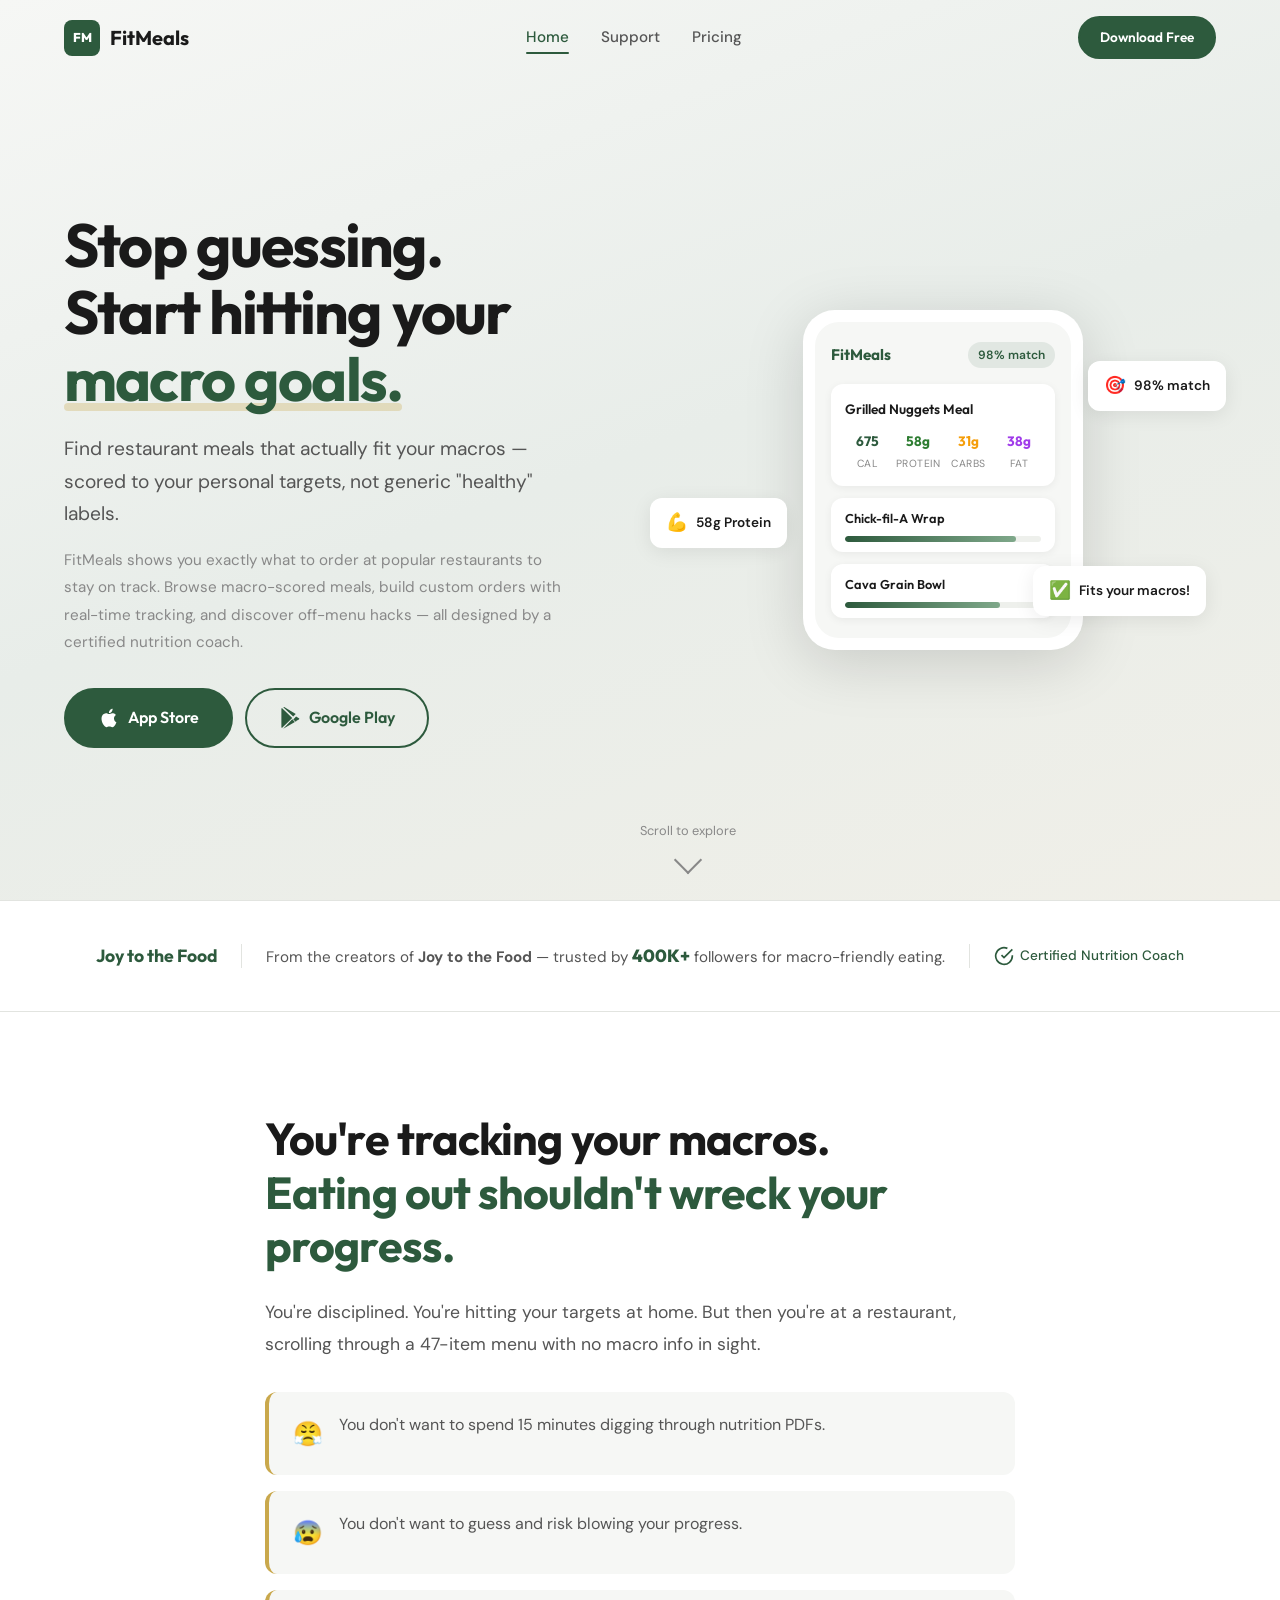
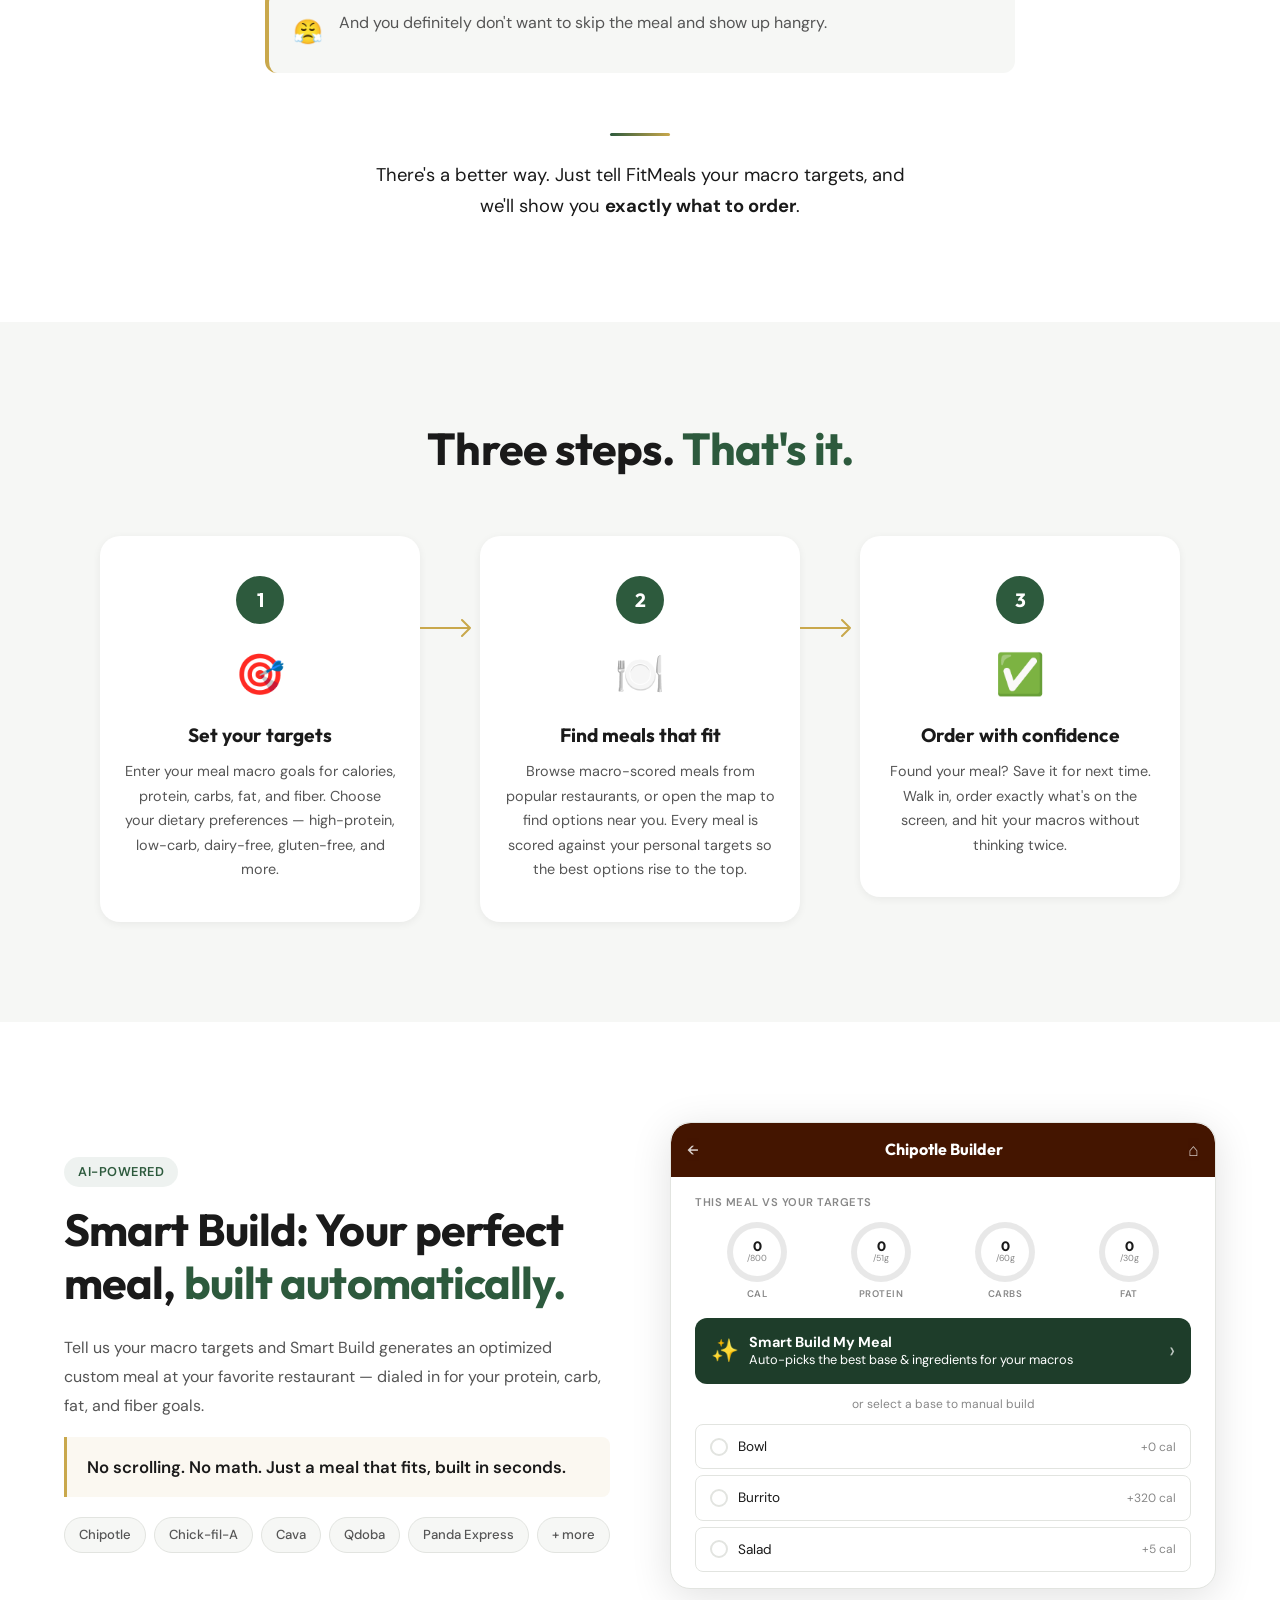
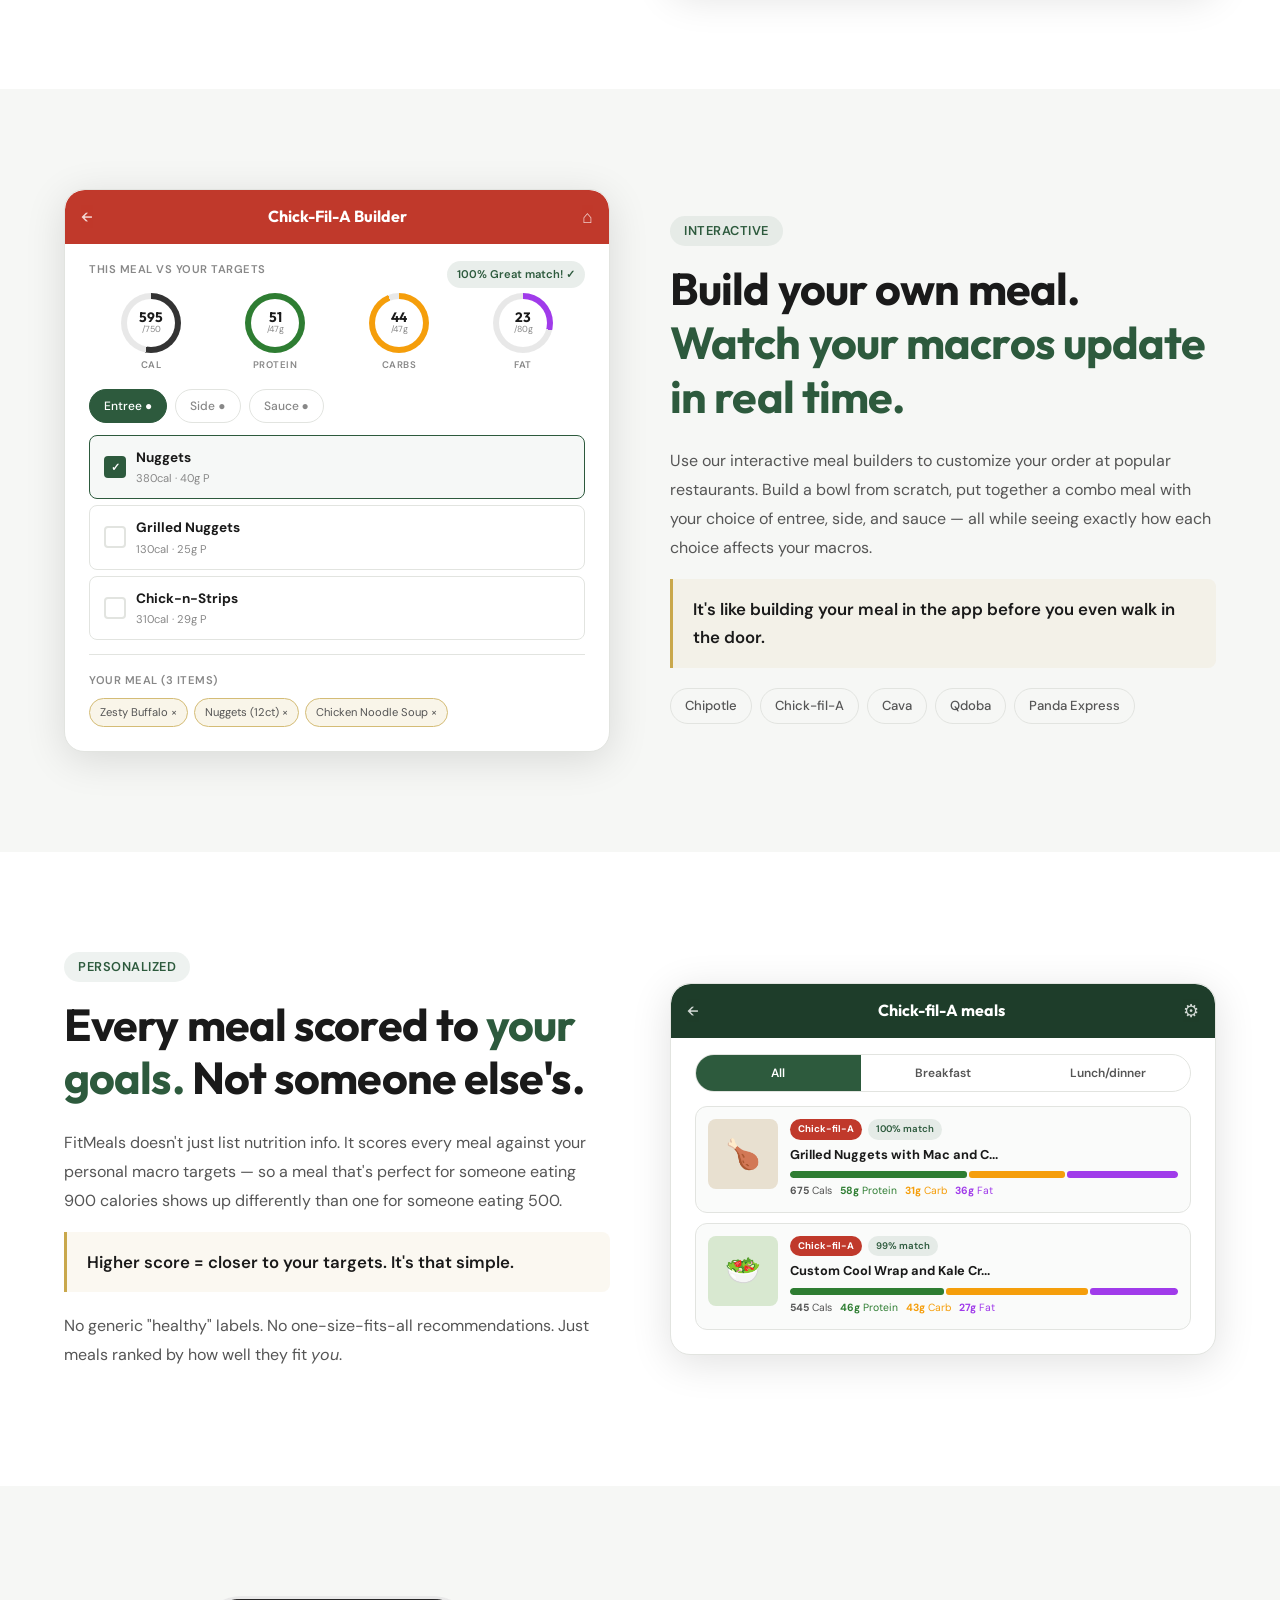
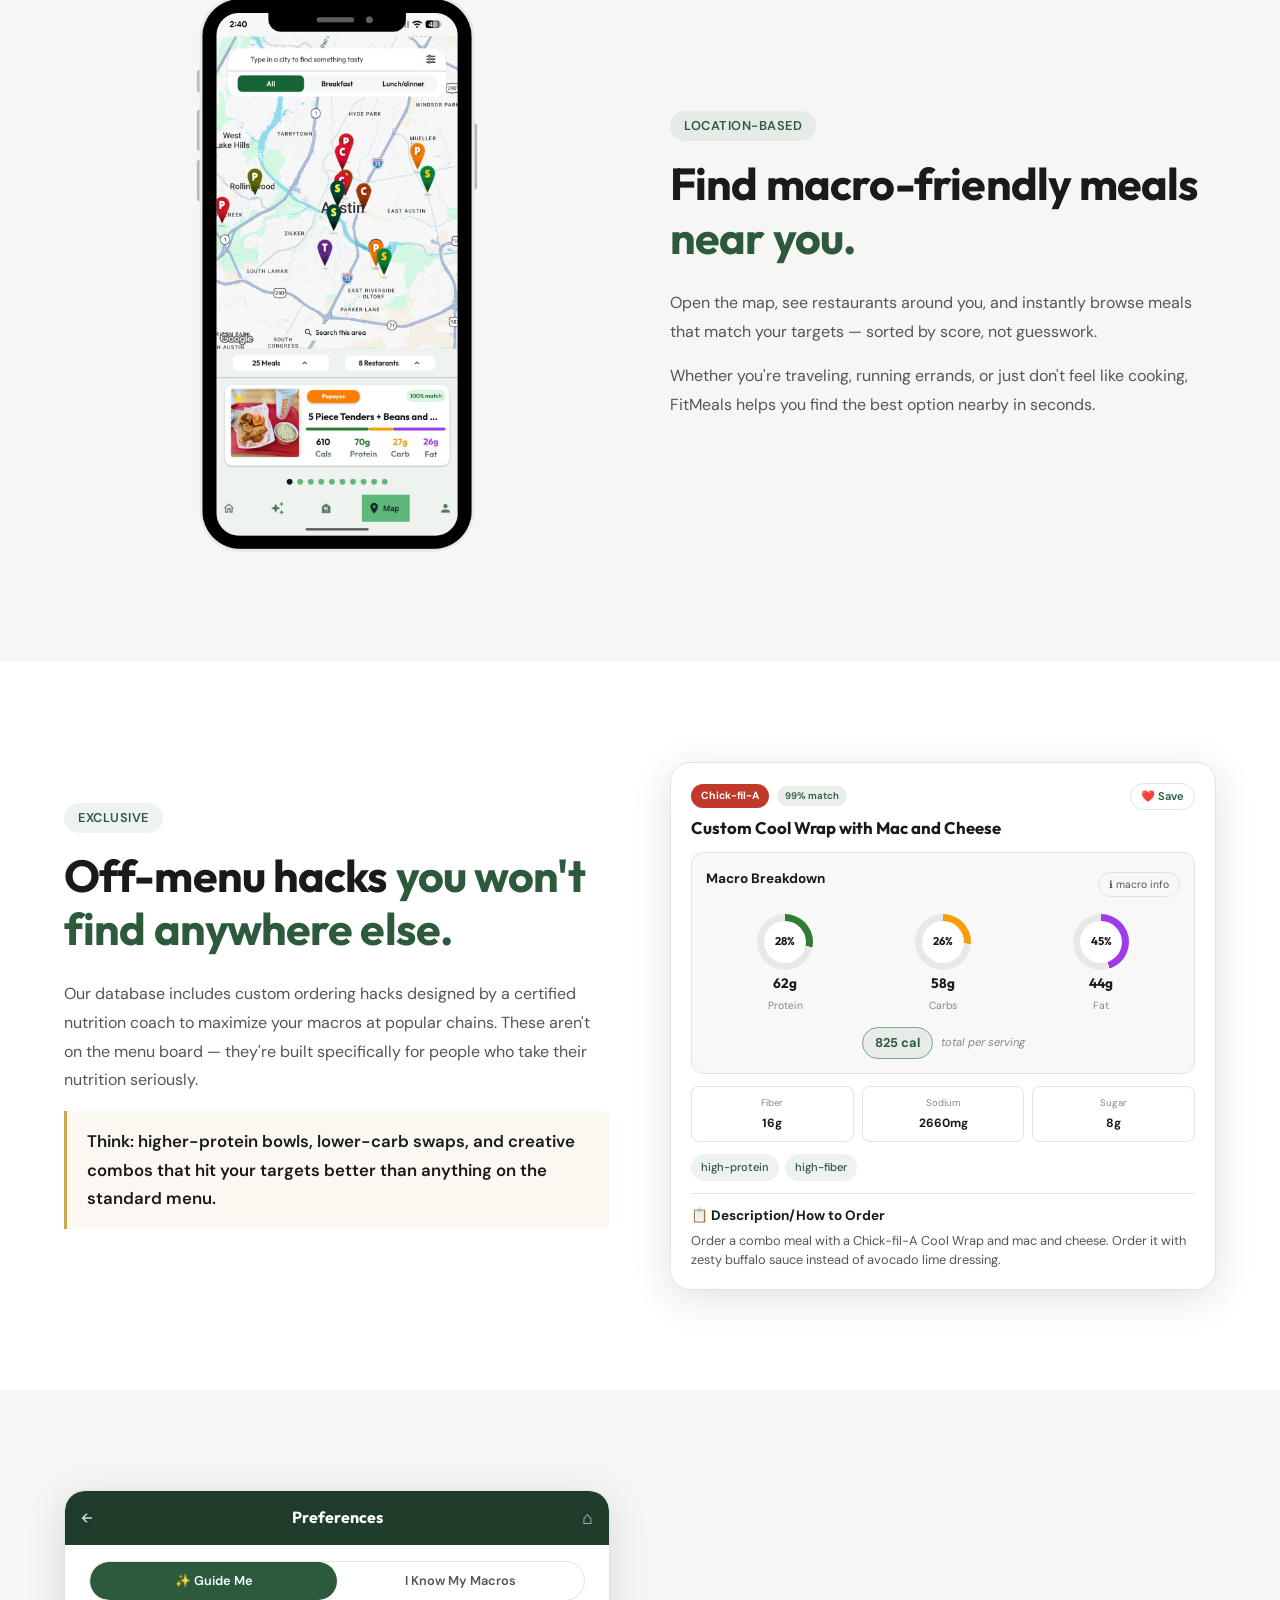
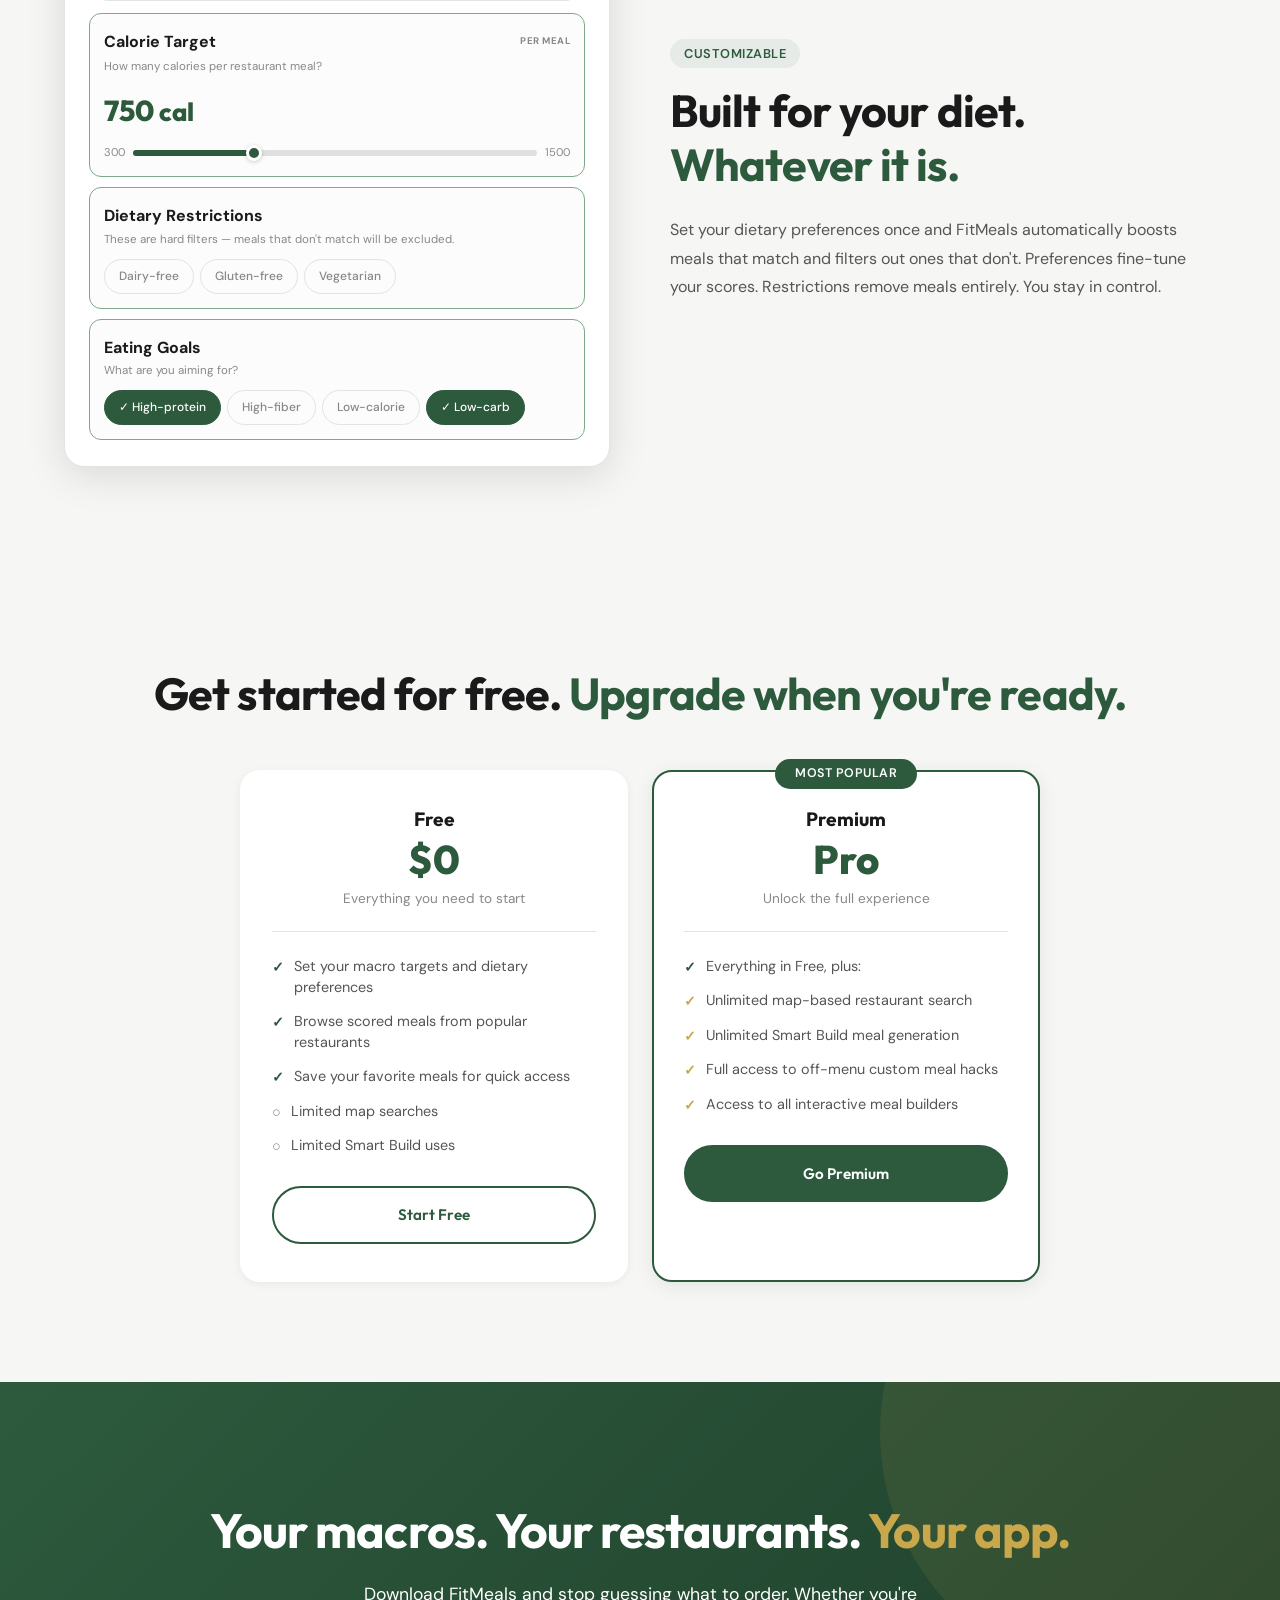
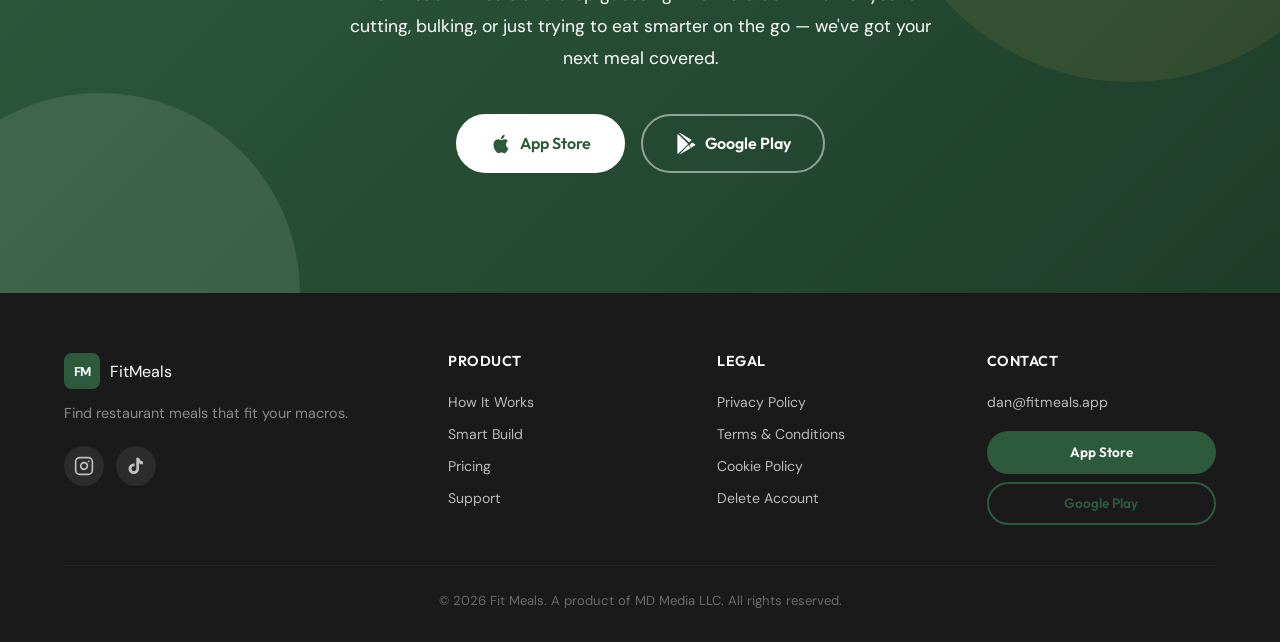
==== index.html @ 8f817a0c "Initial commit — FitMeals website Complete static site with home page, support (FAQ), privacy policy" ====
<!DOCTYPE html>
<html lang="en">
<head>
  <meta charset="UTF-8">
  <meta name="viewport" content="width=device-width, initial-scale=1.0">
  <title>FitMeals — Find Restaurant Meals That Fit Your Macros</title>
  <meta name="description" content="FitMeals helps you find restaurant meals that fit your macros. Scored to your personal targets, not generic healthy labels. Download free on iOS and Android.">
  <meta property="og:title" content="FitMeals — Stop Guessing. Start Hitting Your Macro Goals.">
  <meta property="og:description" content="Find restaurant meals that actually fit your macros — scored to your personal targets.">
  <meta property="og:type" content="website">
  <meta property="og:url" content="https://fitmeals.app">
  <link rel="preconnect" href="https://fonts.googleapis.com">
  <link rel="preconnect" href="https://fonts.gstatic.com" crossorigin>
  <link href="https://fonts.googleapis.com/css2?family=DM+Sans:ital,opsz,wght@0,9..40,300;0,9..40,400;0,9..40,500;0,9..40,600;0,9..40,700;1,9..40,400&family=Outfit:wght@300;400;500;600;700;800&display=swap" rel="stylesheet">
  <link rel="stylesheet" href="css/styles.css">
</head>
<body>
  <!-- Progress Bar -->
  <div class="progress-bar" id="progressBar"></div>

  <!-- Navigation -->
  <header class="nav" id="nav">
    <div class="container nav-container">
      <a href="/" class="nav-logo">
        <span class="nav-logo-icon">FM</span>
        <span class="nav-logo-text">FitMeals</span>
      </a>
      <nav class="nav-links" id="navLinks">
        <a href="/" class="nav-link active">Home</a>
        <a href="/support.html" class="nav-link">Support</a>
        <a href="#pricing" class="nav-link">Pricing</a>
      </nav>
      <a href="#download" class="nav-cta btn btn--primary btn--sm">Download Free</a>
      <button class="mobile-toggle" id="mobileToggle" aria-label="Toggle menu">
        <span></span>
        <span></span>
        <span></span>
      </button>
    </div>
  </header>

  <main>
    <!-- SECTION 1: Hero -->
    <section class="hero" id="hero">
      <div class="container hero-container">
        <div class="hero-content">
          <h1 class="hero-headline">
            <span class="hero-word animate-on-load" data-delay="100">Stop</span>
            <span class="hero-word animate-on-load" data-delay="200">guessing.</span>
            <br>
            <span class="hero-word animate-on-load" data-delay="300">Start</span>
            <span class="hero-word animate-on-load" data-delay="400">hitting</span>
            <span class="hero-word animate-on-load" data-delay="500">your</span>
            <br class="mobile-break">
            <span class="hero-word hero-word--accent animate-on-load" data-delay="600">macro&nbsp;goals.</span>
          </h1>
          <p class="hero-sub animate-on-load" data-delay="700">
            Find restaurant meals that actually fit your macros — scored to your personal targets, not generic "healthy" labels.
          </p>
          <p class="hero-body animate-on-load" data-delay="800">
            FitMeals shows you exactly what to order at popular restaurants to stay on track. Browse macro-scored meals, build custom orders with real-time tracking, and discover off-menu hacks — all designed by a certified nutrition coach.
          </p>
          <div class="hero-cta animate-on-load" data-delay="900">
            <a href="https://apps.apple.com/us/app/fit-meals-restaurant-macros/id6757499139" class="btn btn--primary btn--lg store-btn">
              <svg class="store-icon" viewBox="0 0 24 24" fill="currentColor" width="22" height="22"><path d="M18.71 19.5c-.83 1.24-1.71 2.45-3.05 2.47-1.34.03-1.77-.79-3.29-.79-1.53 0-2 .77-3.27.82-1.31.05-2.3-1.32-3.14-2.53C4.25 17 2.94 12.45 4.7 9.39c.87-1.52 2.43-2.48 4.12-2.51 1.28-.02 2.5.87 3.29.87.78 0 2.26-1.07 3.8-.91.65.03 2.47.26 3.64 1.98-.09.06-2.17 1.28-2.15 3.81.03 3.02 2.65 4.03 2.68 4.04-.03.07-.42 1.44-1.38 2.83M13 3.5c.73-.83 1.94-1.46 2.94-1.5.13 1.17-.34 2.35-1.04 3.19-.69.85-1.83 1.51-2.95 1.42-.15-1.15.41-2.35 1.05-3.11z"/></svg>
              App Store
            </a>
            <a href="https://play.google.com/store/apps/details?id=com.mdmedia.fitmeals&hl=en_US" class="btn btn--outline btn--lg store-btn">
              <svg class="store-icon" viewBox="0 0 24 24" fill="currentColor" width="22" height="22"><path d="M3.18 23.04L14.46 12 3.18.96c-.36.28-.58.7-.58 1.16v19.76c0 .46.22.88.58 1.16zm1.42.56l12.7-7.33-2.82-2.82L4.6 23.6zm14.06-8.2l3.1-1.79c.56-.32.56-1.1 0-1.42l-3.1-1.79-3.14 3.14 3.14 2.86zM4.6.4L15.48 10.45l2.82-2.82L5.6-.04 4.6.4z"/></svg>
              Google Play
            </a>
          </div>
        </div>
        <div class="hero-visual animate-on-load" data-delay="500">
          <div class="hero-phone">
            <div class="hero-phone-screen">
              <div class="hero-phone-header">
                <span class="hero-phone-app-name">FitMeals</span>
                <span class="hero-phone-score">98% match</span>
              </div>
              <div class="hero-phone-card">
                <div class="hero-phone-meal-name">Grilled Nuggets Meal</div>
                <div class="hero-phone-macros">
                  <div class="hero-phone-macro">
                    <span class="macro-val">675</span>
                    <span class="macro-label">Cal</span>
                  </div>
                  <div class="hero-phone-macro">
                    <span class="macro-val" style="color:#2e7d32">58g</span>
                    <span class="macro-label">Protein</span>
                  </div>
                  <div class="hero-phone-macro">
                    <span class="macro-val" style="color:#f59e0b">31g</span>
                    <span class="macro-label">Carbs</span>
                  </div>
                  <div class="hero-phone-macro">
                    <span class="macro-val" style="color:#a03bea">38g</span>
                    <span class="macro-label">Fat</span>
                  </div>
                </div>
              </div>
              <div class="hero-phone-card hero-phone-card--sm">
                <div class="hero-phone-meal-name">Chick-fil-A Wrap</div>
                <div class="hero-phone-score-bar">
                  <div class="hero-phone-score-fill" style="width: 87%"></div>
                </div>
              </div>
              <div class="hero-phone-card hero-phone-card--sm">
                <div class="hero-phone-meal-name">Cava Grain Bowl</div>
                <div class="hero-phone-score-bar">
                  <div class="hero-phone-score-fill" style="width: 79%"></div>
                </div>
              </div>
            </div>
          </div>
          <div class="hero-floating-card hero-floating-card--1">
            <span class="floating-emoji">🎯</span>
            <span>98% match</span>
          </div>
          <div class="hero-floating-card hero-floating-card--2">
            <span class="floating-emoji">💪</span>
            <span>58g Protein</span>
          </div>
          <div class="hero-floating-card hero-floating-card--3">
            <span class="floating-emoji">✅</span>
            <span>Fits your macros!</span>
          </div>
        </div>
      </div>
      <div class="hero-scroll-indicator animate-on-load" data-delay="1200">
        <span>Scroll to explore</span>
        <div class="scroll-arrow"></div>
      </div>
    </section>

    <!-- SECTION 2: Social Proof -->
    <section class="social-proof" id="socialProof">
      <div class="container">
        <div class="social-proof-inner reveal-up">
          <div class="social-proof-logo">
            <span class="social-proof-jttf">Joy to the Food</span>
          </div>
          <div class="social-proof-divider"></div>
          <p class="social-proof-text">
            From the creators of <strong>Joy to the Food</strong> — trusted by
            <span class="counter-wrapper">
              <span class="counter" data-target="400" data-suffix="K+">0</span>
            </span>
            followers for macro-friendly eating.
          </p>
          <div class="social-proof-divider"></div>
          <div class="social-proof-badge">
            <svg width="20" height="20" viewBox="0 0 24 24" fill="none" stroke="currentColor" stroke-width="2"><path d="M22 11.08V12a10 10 0 1 1-5.93-9.14"/><polyline points="22 4 12 14.01 9 11.01"/></svg>
            Certified Nutrition Coach
          </div>
        </div>
      </div>
    </section>

    <!-- SECTION 3: The Problem -->
    <section class="problem" id="problem">
      <div class="container">
        <div class="problem-content">
          <h2 class="section-heading reveal-up">
            You're tracking your macros.<br>
            <span class="text-accent">Eating out shouldn't wreck your progress.</span>
          </h2>
          <div class="problem-body">
            <p class="problem-intro reveal-up">
              You're disciplined. You're hitting your targets at home. But then you're at a restaurant, scrolling through a 47-item menu with no macro info in sight.
            </p>
            <div class="problem-pain-points">
              <div class="pain-point reveal-left" data-delay="0">
                <span class="pain-icon">😤</span>
                <p>You don't want to spend 15 minutes digging through nutrition PDFs.</p>
              </div>
              <div class="pain-point reveal-left" data-delay="150">
                <span class="pain-icon">😰</span>
                <p>You don't want to guess and risk blowing your progress.</p>
              </div>
              <div class="pain-point reveal-left" data-delay="300">
                <span class="pain-icon">😤</span>
                <p>And you definitely don't want to skip the meal and show up hangry.</p>
              </div>
            </div>
          </div>
          <div class="problem-transition reveal-up">
            <div class="transition-line"></div>
            <p class="transition-text">
              There's a better way. Just tell FitMeals your macro targets, and we'll show you <strong>exactly what to order</strong>.
            </p>
          </div>
        </div>
      </div>
    </section>

    <!-- SECTION 4: How It Works -->
    <section class="how-it-works" id="howItWorks">
      <div class="container">
        <h2 class="section-heading text-center reveal-up">
          Three steps. <span class="text-accent">That's it.</span>
        </h2>
        <div class="steps">
          <div class="step reveal-up" data-delay="0">
            <div class="step-number"><span>1</span></div>
            <div class="step-icon">🎯</div>
            <h3 class="step-title">Set your targets</h3>
            <p class="step-body">Enter your meal macro goals for calories, protein, carbs, fat, and fiber. Choose your dietary preferences — high-protein, low-carb, dairy-free, gluten-free, and more.</p>
          </div>
          <div class="step-connector reveal-up" data-delay="100">
            <svg width="60" height="24" viewBox="0 0 60 24"><path d="M0 12h50m-8-8l8 8-8 8" fill="none" stroke="#C9A84C" stroke-width="2" stroke-linecap="round" stroke-linejoin="round"/></svg>
          </div>
          <div class="step reveal-up" data-delay="200">
            <div class="step-number"><span>2</span></div>
            <div class="step-icon">🍽️</div>
            <h3 class="step-title">Find meals that fit</h3>
            <p class="step-body">Browse macro-scored meals from popular restaurants, or open the map to find options near you. Every meal is scored against your personal targets so the best options rise to the top.</p>
          </div>
          <div class="step-connector reveal-up" data-delay="300">
            <svg width="60" height="24" viewBox="0 0 60 24"><path d="M0 12h50m-8-8l8 8-8 8" fill="none" stroke="#C9A84C" stroke-width="2" stroke-linecap="round" stroke-linejoin="round"/></svg>
          </div>
          <div class="step reveal-up" data-delay="400">
            <div class="step-number"><span>3</span></div>
            <div class="step-icon">✅</div>
            <h3 class="step-title">Order with confidence</h3>
            <p class="step-body">Found your meal? Save it for next time. Walk in, order exactly what's on the screen, and hit your macros without thinking twice.</p>
          </div>
        </div>
      </div>
    </section>

    <!-- SECTION 5: Smart Build -->
    <section class="feature feature--smart-build" id="smartBuild">
      <div class="container feature-grid">
        <div class="feature-content reveal-left">
          <div class="feature-label">AI-Powered</div>
          <h2 class="section-heading">
            Smart Build: Your perfect meal, <span class="text-accent">built automatically.</span>
          </h2>
          <p class="feature-body">
            Tell us your macro targets and Smart Build generates an optimized custom meal at your favorite restaurant — dialed in for your protein, carb, fat, and fiber goals.
          </p>
          <p class="feature-highlight">
            No scrolling. No math. Just a meal that fits, built in seconds.
          </p>
          <div class="feature-restaurants">
            <span class="restaurant-tag">Chipotle</span>
            <span class="restaurant-tag">Chick-fil-A</span>
            <span class="restaurant-tag">Cava</span>
            <span class="restaurant-tag">Qdoba</span>
            <span class="restaurant-tag">Panda Express</span>
            <span class="restaurant-tag">+ more</span>
          </div>
        </div>
        <div class="feature-visual reveal-right">
          <div class="feature-mockup feature-mockup--smart-build">
            <div class="mockup-header-bar" style="background: #441500">
              <span class="mockup-back-arrow">←</span>
              <span class="mockup-header-title">Chipotle Builder</span>
              <span class="mockup-home-icon">⌂</span>
            </div>
            <div class="sb-section-label">THIS MEAL VS YOUR TARGETS</div>
            <div class="sb-macro-rings">
              <div class="sb-ring-item">
                <div class="sb-ring" style="--ring-progress: 0; --ring-color: #333">
                  <span class="sb-ring-val">0</span>
                  <span class="sb-ring-max">/800</span>
                </div>
                <span class="sb-ring-label">CAL</span>
              </div>
              <div class="sb-ring-item">
                <div class="sb-ring" style="--ring-progress: 0; --ring-color: #2e7d32">
                  <span class="sb-ring-val">0</span>
                  <span class="sb-ring-max">/51g</span>
                </div>
                <span class="sb-ring-label">PROTEIN</span>
              </div>
              <div class="sb-ring-item">
                <div class="sb-ring" style="--ring-progress: 0; --ring-color: #f59e0b">
                  <span class="sb-ring-val">0</span>
                  <span class="sb-ring-max">/60g</span>
                </div>
                <span class="sb-ring-label">CARBS</span>
              </div>
              <div class="sb-ring-item">
                <div class="sb-ring" style="--ring-progress: 0; --ring-color: #a03bea">
                  <span class="sb-ring-val">0</span>
                  <span class="sb-ring-max">/30g</span>
                </div>
                <span class="sb-ring-label">FAT</span>
              </div>
            </div>
            <div class="sb-smart-btn">
              <span class="sb-smart-icon">✨</span>
              <div class="sb-smart-text">
                <strong>Smart Build My Meal</strong>
                <span>Auto-picks the best base &amp; ingredients for your macros</span>
              </div>
              <span class="sb-smart-arrow">›</span>
            </div>
            <div class="sb-or-text">or select a base to manual build</div>
            <div class="sb-base-options">
              <div class="sb-base-row"><span class="sb-radio"></span><span>Bowl</span><span class="sb-cal">+0 cal</span></div>
              <div class="sb-base-row"><span class="sb-radio"></span><span>Burrito</span><span class="sb-cal">+320 cal</span></div>
              <div class="sb-base-row"><span class="sb-radio"></span><span>Salad</span><span class="sb-cal">+5 cal</span></div>
            </div>
          </div>
        </div>
      </div>
    </section>

    <!-- SECTION 6: Interactive Meal Builders -->
    <section class="feature feature--builders feature--reverse" id="builders">
      <div class="container feature-grid">
        <div class="feature-content reveal-right">
          <div class="feature-label">Interactive</div>
          <h2 class="section-heading">
            Build your own meal. <span class="text-accent">Watch your macros update in real time.</span>
          </h2>
          <p class="feature-body">
            Use our interactive meal builders to customize your order at popular restaurants. Build a bowl from scratch, put together a combo meal with your choice of entree, side, and sauce — all while seeing exactly how each choice affects your macros.
          </p>
          <p class="feature-highlight">
            It's like building your meal in the app before you even walk in the door.
          </p>
          <div class="feature-restaurants">
            <span class="restaurant-tag">Chipotle</span>
            <span class="restaurant-tag">Chick-fil-A</span>
            <span class="restaurant-tag">Cava</span>
            <span class="restaurant-tag">Qdoba</span>
            <span class="restaurant-tag">Panda Express</span>
          </div>
        </div>
        <div class="feature-visual reveal-left">
          <div class="feature-mockup feature-mockup--builder">
            <div class="mockup-header-bar mockup-header-bar--red">
              <span class="mockup-back-arrow" style="color: white">←</span>
              <span class="mockup-header-title" style="color: white">Chick-Fil-A Builder</span>
              <span class="mockup-home-icon" style="color: white">⌂</span>
            </div>
            <div class="bld-match-row">
              <span class="sb-section-label">THIS MEAL VS YOUR TARGETS</span>
              <span class="bld-match-badge">100% Great match! ✓</span>
            </div>
            <div class="sb-macro-rings">
              <div class="sb-ring-item">
                <div class="sb-ring" style="--ring-progress: 53; --ring-color: #333">
                  <span class="sb-ring-val">595</span>
                  <span class="sb-ring-max">/750</span>
                </div>
                <span class="sb-ring-label">CAL</span>
              </div>
              <div class="sb-ring-item">
                <div class="sb-ring" style="--ring-progress: 100; --ring-color: #2e7d32">
                  <span class="sb-ring-val">51</span>
                  <span class="sb-ring-max">/47g</span>
                </div>
                <span class="sb-ring-label">PROTEIN</span>
              </div>
              <div class="sb-ring-item">
                <div class="sb-ring" style="--ring-progress: 94; --ring-color: #f59e0b">
                  <span class="sb-ring-val">44</span>
                  <span class="sb-ring-max">/47g</span>
                </div>
                <span class="sb-ring-label">CARBS</span>
              </div>
              <div class="sb-ring-item">
                <div class="sb-ring" style="--ring-progress: 29; --ring-color: #a03bea">
                  <span class="sb-ring-val">23</span>
                  <span class="sb-ring-max">/80g</span>
                </div>
                <span class="sb-ring-label">FAT</span>
              </div>
            </div>
            <div class="bld-tabs">
              <span class="bld-tab bld-tab--active">Entree ●</span>
              <span class="bld-tab">Side ●</span>
              <span class="bld-tab">Sauce ●</span>
            </div>
            <div class="bld-entree-list">
              <div class="bld-entree bld-entree--selected">
                <span class="bld-check">✓</span>
                <div class="bld-entree-info">
                  <strong>Nuggets</strong>
                  <span class="bld-entree-meta">380cal · 40g P</span>
                </div>
              </div>
              <div class="bld-entree">
                <span class="bld-check-empty"></span>
                <div class="bld-entree-info">
                  <strong>Grilled Nuggets</strong>
                  <span class="bld-entree-meta">130cal · 25g P</span>
                </div>
              </div>
              <div class="bld-entree">
                <span class="bld-check-empty"></span>
                <div class="bld-entree-info">
                  <strong>Chick-n-Strips</strong>
                  <span class="bld-entree-meta">310cal · 29g P</span>
                </div>
              </div>
            </div>
            <div class="bld-meal-chips">
              <span class="sb-section-label">YOUR MEAL (3 ITEMS)</span>
              <div class="bld-chips">
                <span class="bld-chip">Zesty Buffalo ×</span>
                <span class="bld-chip">Nuggets (12ct) ×</span>
                <span class="bld-chip">Chicken Noodle Soup ×</span>
              </div>
            </div>
          </div>
        </div>
      </div>
    </section>

    <!-- SECTION 7: Macro Scoring -->
    <section class="feature feature--scoring" id="scoring">
      <div class="container feature-grid">
        <div class="feature-content reveal-left">
          <div class="feature-label">Personalized</div>
          <h2 class="section-heading">
            Every meal scored to <span class="text-accent">your goals.</span> Not someone else's.
          </h2>
          <p class="feature-body">
            FitMeals doesn't just list nutrition info. It scores every meal against your personal macro targets — so a meal that's perfect for someone eating 900 calories shows up differently than one for someone eating 500.
          </p>
          <p class="feature-highlight">
            Higher score = closer to your targets. It's that simple.
          </p>
          <p class="feature-body">
            No generic "healthy" labels. No one-size-fits-all recommendations. Just meals ranked by how well they fit <em>you</em>.
          </p>
        </div>
        <div class="feature-visual reveal-right">
          <div class="feature-mockup feature-mockup--scoring">
            <div class="mockup-header-bar">
              <span class="mockup-back-arrow">←</span>
              <span class="mockup-header-title">Chick-fil-A meals</span>
              <span class="mockup-home-icon">⚙</span>
            </div>
            <div class="scr-tabs">
              <span class="scr-tab scr-tab--active">All</span>
              <span class="scr-tab">Breakfast</span>
              <span class="scr-tab">Lunch/dinner</span>
            </div>
            <div class="scr-meal-cards">
              <div class="scr-meal-card">
                <div class="scr-meal-img" style="background: #e8e0d0">🍗</div>
                <div class="scr-meal-info">
                  <div class="scr-meal-top">
                    <span class="scr-restaurant-tag">Chick-fil-A</span>
                    <span class="scr-match">100% match</span>
                  </div>
                  <strong class="scr-meal-name">Grilled Nuggets with Mac and C...</strong>
                  <div class="scr-segmented-bar">
                    <div class="scr-seg scr-seg--protein" style="width:46%"></div>
                    <div class="scr-seg scr-seg--carb" style="width:25%"></div>
                    <div class="scr-seg scr-seg--fat" style="width:29%"></div>
                  </div>
                  <div class="scr-macro-nums">
                    <span><strong>675</strong> Cals</span>
                    <span style="color:#2e7d32"><strong>58g</strong> Protein</span>
                    <span style="color:#f59e0b"><strong>31g</strong> Carb</span>
                    <span style="color:#a03bea"><strong>36g</strong> Fat</span>
                  </div>
                </div>
              </div>
              <div class="scr-meal-card">
                <div class="scr-meal-img" style="background: #d8e8d0">🥗</div>
                <div class="scr-meal-info">
                  <div class="scr-meal-top">
                    <span class="scr-restaurant-tag">Chick-fil-A</span>
                    <span class="scr-match">99% match</span>
                  </div>
                  <strong class="scr-meal-name">Custom Cool Wrap and Kale Cr...</strong>
                  <div class="scr-segmented-bar">
                    <div class="scr-seg scr-seg--protein" style="width:40%"></div>
                    <div class="scr-seg scr-seg--carb" style="width:37%"></div>
                    <div class="scr-seg scr-seg--fat" style="width:23%"></div>
                  </div>
                  <div class="scr-macro-nums">
                    <span><strong>545</strong> Cals</span>
                    <span style="color:#2e7d32"><strong>46g</strong> Protein</span>
                    <span style="color:#f59e0b"><strong>43g</strong> Carb</span>
                    <span style="color:#a03bea"><strong>27g</strong> Fat</span>
                  </div>
                </div>
              </div>
            </div>
          </div>
        </div>
      </div>
    </section>

    <!-- SECTION 8: Map Search -->
    <section class="feature feature--map feature--reverse" id="mapSearch">
      <div class="container feature-grid">
        <div class="feature-content reveal-right">
          <div class="feature-label">Location-Based</div>
          <h2 class="section-heading">
            Find macro-friendly meals <span class="text-accent">near you.</span>
          </h2>
          <p class="feature-body">
            Open the map, see restaurants around you, and instantly browse meals that match your targets — sorted by score, not guesswork.
          </p>
          <p class="feature-body">
            Whether you're traveling, running errands, or just don't feel like cooking, FitMeals helps you find the best option nearby in seconds.
          </p>
        </div>
        <div class="feature-visual reveal-left">
          <img src="images/map-phone.webp" alt="FitMeals map view showing macro-friendly restaurant meals near you in Austin with match scores" class="feature-screenshot feature-screenshot--no-bg" loading="lazy">
        </div>
      </div>
    </section>

    <!-- SECTION 9: Off-Menu Hacks -->
    <section class="feature feature--hacks" id="hacks">
      <div class="container feature-grid">
        <div class="feature-content reveal-left">
          <div class="feature-label">Exclusive</div>
          <h2 class="section-heading">
            Off-menu hacks <span class="text-accent">you won't find anywhere else.</span>
          </h2>
          <p class="feature-body">
            Our database includes custom ordering hacks designed by a certified nutrition coach to maximize your macros at popular chains. These aren't on the menu board — they're built specifically for people who take their nutrition seriously.
          </p>
          <p class="feature-highlight">
            Think: higher-protein bowls, lower-carb swaps, and creative combos that hit your targets better than anything on the standard menu.
          </p>
        </div>
        <div class="feature-visual reveal-right">
          <div class="feature-mockup feature-mockup--hacks">
            <div class="hack-top-row">
              <span class="hack-restaurant-tag" style="background:#c0392b">Chick-fil-A</span>
              <span class="scr-match">99% match</span>
              <span class="hack-save-btn">❤️ Save</span>
            </div>
            <h3 class="hack-meal-name">Custom Cool Wrap with Mac and Cheese</h3>
            <div class="hack-macro-section">
              <div class="hack-macro-header">
                <strong class="hack-section-title">Macro Breakdown</strong>
                <span class="hack-info-badge">ℹ macro info</span>
              </div>
              <div class="hack-donut-row">
                <div class="hack-donut-item">
                  <div class="hack-donut" style="--donut-pct: 28; --donut-color: #2e7d32">
                    <span>28%</span>
                  </div>
                  <span class="hack-donut-val">62g</span>
                  <span class="hack-donut-label">Protein</span>
                </div>
                <div class="hack-donut-item">
                  <div class="hack-donut" style="--donut-pct: 26; --donut-color: #f59e0b">
                    <span>26%</span>
                  </div>
                  <span class="hack-donut-val">58g</span>
                  <span class="hack-donut-label">Carbs</span>
                </div>
                <div class="hack-donut-item">
                  <div class="hack-donut" style="--donut-pct: 45; --donut-color: #a03bea">
                    <span>45%</span>
                  </div>
                  <span class="hack-donut-val">44g</span>
                  <span class="hack-donut-label">Fat</span>
                </div>
              </div>
              <div class="hack-cal-row">
                <span class="hack-cal-badge">825 cal</span>
                <span class="hack-cal-note">total per serving</span>
              </div>
            </div>
            <div class="hack-micro-row">
              <div class="hack-micro"><span class="hack-micro-label">Fiber</span><strong>16g</strong></div>
              <div class="hack-micro"><span class="hack-micro-label">Sodium</span><strong>2660mg</strong></div>
              <div class="hack-micro"><span class="hack-micro-label">Sugar</span><strong>8g</strong></div>
            </div>
            <div class="hack-tags">
              <span class="hack-tag">high-protein</span>
              <span class="hack-tag">high-fiber</span>
            </div>
            <div class="hack-order-section">
              <strong>📋 Description/How to Order</strong>
              <p>Order a combo meal with a Chick-fil-A Cool Wrap and mac and cheese. Order it with zesty buffalo sauce instead of avocado lime dressing.</p>
            </div>
          </div>
        </div>
      </div>
    </section>

    <!-- SECTION 10: Dietary Preferences -->
    <section class="feature feature--diet feature--reverse" id="diet">
      <div class="container feature-grid">
        <div class="feature-content reveal-right">
          <div class="feature-label">Customizable</div>
          <h2 class="section-heading">
            Built for your diet. <span class="text-accent">Whatever it is.</span>
          </h2>
          <p class="feature-body">
            Set your dietary preferences once and FitMeals automatically boosts meals that match and filters out ones that don't. Preferences fine-tune your scores. Restrictions remove meals entirely. You stay in control.
          </p>
        </div>
        <div class="feature-visual reveal-left">
          <div class="feature-mockup feature-mockup--diet">
            <div class="mockup-header-bar">
              <span class="mockup-back-arrow">←</span>
              <span class="mockup-header-title">Preferences</span>
              <span class="mockup-home-icon">⌂</span>
            </div>
            <div class="pref-toggle-row">
              <span class="pref-toggle pref-toggle--active">✨ Guide Me</span>
              <span class="pref-toggle">I Know My Macros</span>
            </div>
            <div class="pref-card">
              <div class="pref-card-top">
                <strong>Calorie Target</strong>
                <span class="pref-card-badge">PER MEAL</span>
              </div>
              <p class="pref-card-sub">How many calories per restaurant meal?</p>
              <div class="pref-cal-display"><span class="pref-cal-number">750</span> cal</div>
              <div class="pref-slider">
                <span>300</span>
                <div class="pref-slider-track"><div class="pref-slider-fill" style="width: 30%"><span class="pref-slider-thumb"></span></div></div>
                <span>1500</span>
              </div>
            </div>
            <div class="pref-card">
              <strong>Dietary Restrictions</strong>
              <p class="pref-card-sub">These are hard filters — meals that don't match will be excluded.</p>
              <div class="pref-chips">
                <span class="pref-chip">Dairy-free</span>
                <span class="pref-chip">Gluten-free</span>
                <span class="pref-chip">Vegetarian</span>
              </div>
            </div>
            <div class="pref-card">
              <strong>Eating Goals</strong>
              <p class="pref-card-sub">What are you aiming for?</p>
              <div class="pref-chips">
                <span class="pref-chip pref-chip--active">✓ High-protein</span>
                <span class="pref-chip">High-fiber</span>
                <span class="pref-chip">Low-calorie</span>
                <span class="pref-chip pref-chip--active">✓ Low-carb</span>
              </div>
            </div>
          </div>
        </div>
      </div>
    </section>

    <!-- SECTION 11: Pricing -->
    <section class="pricing" id="pricing">
      <div class="container">
        <h2 class="section-heading text-center reveal-up">
          Get started for free. <span class="text-accent">Upgrade when you're ready.</span>
        </h2>
        <div class="pricing-cards">
          <div class="pricing-card reveal-up" data-delay="0">
            <div class="pricing-card-header">
              <h3 class="pricing-tier">Free</h3>
              <div class="pricing-price">$0</div>
              <p class="pricing-desc">Everything you need to start</p>
            </div>
            <ul class="pricing-features">
              <li><span class="check">✓</span> Set your macro targets and dietary preferences</li>
              <li><span class="check">✓</span> Browse scored meals from popular restaurants</li>
              <li><span class="check">✓</span> Save your favorite meals for quick access</li>
              <li><span class="check--limited">○</span> Limited map searches</li>
              <li><span class="check--limited">○</span> Limited Smart Build uses</li>
            </ul>
            <a href="#download" class="btn btn--outline btn--full">Start Free</a>
          </div>
          <div class="pricing-card pricing-card--premium reveal-up" data-delay="200">
            <div class="pricing-popular">Most Popular</div>
            <div class="pricing-card-header">
              <h3 class="pricing-tier">Premium</h3>
              <div class="pricing-price">Pro</div>
              <p class="pricing-desc">Unlock the full experience</p>
            </div>
            <ul class="pricing-features">
              <li><span class="check">✓</span> Everything in Free, plus:</li>
              <li><span class="check check--gold">✓</span> Unlimited map-based restaurant search</li>
              <li><span class="check check--gold">✓</span> Unlimited Smart Build meal generation</li>
              <li><span class="check check--gold">✓</span> Full access to off-menu custom meal hacks</li>
              <li><span class="check check--gold">✓</span> Access to all interactive meal builders</li>
            </ul>
            <a href="#download" class="btn btn--primary btn--full">Go Premium</a>
          </div>
        </div>
      </div>
    </section>

    <!-- SECTION 12: Final CTA -->
    <section class="final-cta" id="download">
      <div class="final-cta-bg">
        <div class="final-cta-shape final-cta-shape--1"></div>
        <div class="final-cta-shape final-cta-shape--2"></div>
      </div>
      <div class="container text-center">
        <h2 class="final-cta-heading reveal-up">
          Your macros. Your restaurants. <span class="text-accent">Your app.</span>
        </h2>
        <p class="final-cta-body reveal-up">
          Download FitMeals and stop guessing what to order. Whether you're cutting, bulking, or just trying to eat smarter on the go — we've got your next meal covered.
        </p>
        <div class="final-cta-buttons reveal-up">
          <a href="https://apps.apple.com/us/app/fit-meals-restaurant-macros/id6757499139" class="btn btn--white btn--lg store-btn">
            <svg class="store-icon" viewBox="0 0 24 24" fill="currentColor" width="22" height="22"><path d="M18.71 19.5c-.83 1.24-1.71 2.45-3.05 2.47-1.34.03-1.77-.79-3.29-.79-1.53 0-2 .77-3.27.82-1.31.05-2.3-1.32-3.14-2.53C4.25 17 2.94 12.45 4.7 9.39c.87-1.52 2.43-2.48 4.12-2.51 1.28-.02 2.5.87 3.29.87.78 0 2.26-1.07 3.8-.91.65.03 2.47.26 3.64 1.98-.09.06-2.17 1.28-2.15 3.81.03 3.02 2.65 4.03 2.68 4.04-.03.07-.42 1.44-1.38 2.83M13 3.5c.73-.83 1.94-1.46 2.94-1.5.13 1.17-.34 2.35-1.04 3.19-.69.85-1.83 1.51-2.95 1.42-.15-1.15.41-2.35 1.05-3.11z"/></svg>
            App Store
          </a>
          <a href="https://play.google.com/store/apps/details?id=com.mdmedia.fitmeals&hl=en_US" class="btn btn--outline-white btn--lg store-btn">
            <svg class="store-icon" viewBox="0 0 24 24" fill="currentColor" width="22" height="22"><path d="M3.18 23.04L14.46 12 3.18.96c-.36.28-.58.7-.58 1.16v19.76c0 .46.22.88.58 1.16zm1.42.56l12.7-7.33-2.82-2.82L4.6 23.6zm14.06-8.2l3.1-1.79c.56-.32.56-1.1 0-1.42l-3.1-1.79-3.14 3.14 3.14 2.86zM4.6.4L15.48 10.45l2.82-2.82L5.6-.04 4.6.4z"/></svg>
            Google Play
          </a>
        </div>
      </div>
    </section>
  </main>

  <!-- Footer -->
  <footer class="footer" id="footer">
    <div class="container">
      <div class="footer-grid">
        <div class="footer-brand">
          <div class="footer-logo">
            <span class="nav-logo-icon">FM</span>
            <span class="nav-logo-text">FitMeals</span>
          </div>
          <p class="footer-tagline">Find restaurant meals that fit your macros.</p>
          <div class="footer-social">
            <a href="#" class="social-link" aria-label="Instagram">
              <svg width="20" height="20" viewBox="0 0 24 24" fill="none" stroke="currentColor" stroke-width="2" stroke-linecap="round" stroke-linejoin="round"><rect x="2" y="2" width="20" height="20" rx="5" ry="5"/><path d="M16 11.37A4 4 0 1 1 12.63 8 4 4 0 0 1 16 11.37z"/><line x1="17.5" y1="6.5" x2="17.51" y2="6.5"/></svg>
            </a>
            <a href="#" class="social-link" aria-label="TikTok">
              <svg width="20" height="20" viewBox="0 0 24 24" fill="currentColor"><path d="M19.59 6.69a4.83 4.83 0 0 1-3.77-4.25V2h-3.45v13.67a2.89 2.89 0 0 1-2.88 2.5 2.89 2.89 0 0 1 0-5.78 2.86 2.86 0 0 1 .84.13V9.01a6.27 6.27 0 0 0-1-.05A6.34 6.34 0 0 0 3 15.3a6.34 6.34 0 0 0 6.33 6.34A6.34 6.34 0 0 0 15.66 15.3V8.73a8.19 8.19 0 0 0 4.78 1.52V6.79a4.85 4.85 0 0 1-.85-.1z"/></svg>
            </a>
          </div>
        </div>
        <div class="footer-links-group">
          <h4 class="footer-heading">Product</h4>
          <a href="/#howItWorks" class="footer-link">How It Works</a>
          <a href="/#smartBuild" class="footer-link">Smart Build</a>
          <a href="/#pricing" class="footer-link">Pricing</a>
          <a href="/support.html" class="footer-link">Support</a>
        </div>
        <div class="footer-links-group">
          <h4 class="footer-heading">Legal</h4>
          <a href="/privacy-policy.html" class="footer-link">Privacy Policy</a>
          <a href="/terms-and-conditions.html" class="footer-link">Terms & Conditions</a>
          <a href="/cookie-policy.html" class="footer-link">Cookie Policy</a>
          <a href="/delete-account.html" class="footer-link">Delete Account</a>
        </div>
        <div class="footer-links-group">
          <h4 class="footer-heading">Contact</h4>
          <a href="mailto:dan@fitmeals.app" class="footer-link">dan@fitmeals.app</a>
          <div class="footer-download">
            <a href="https://apps.apple.com/us/app/fit-meals-restaurant-macros/id6757499139" class="btn btn--primary btn--sm">App Store</a>
            <a href="https://play.google.com/store/apps/details?id=com.mdmedia.fitmeals&hl=en_US" class="btn btn--outline btn--sm">Google Play</a>
          </div>
        </div>
      </div>
      <div class="footer-bottom">
        <p>&copy; 2026 Fit Meals. A product of MD Media LLC. All rights reserved.</p>
      </div>
    </div>
  </footer>

  <script src="js/main.js"></script>
</body>
</html>
---- css/styles.css ----
/* ============================================
   FitMeals — Design System & Styles
   ============================================ */

/* --- CSS Variables --- */
:root {
  --color-primary: #2d5a3d;
  --color-primary-dark: #1e3d2a;
  --color-primary-light: #7fa88a;
  --color-accent: #C9A84C;
  --color-accent-light: #d4bc76;
  --color-bg: #f6f7f5;
  --color-bg-alt: #eef0ec;
  --color-white: #ffffff;
  --color-text: #1a1a1a;
  --color-text-secondary: #555;
  --color-text-muted: #888;
  --color-border: #e2e4e0;
  --color-error: #c0392b;

  --font-heading: 'Outfit', sans-serif;
  --font-body: 'DM Sans', sans-serif;

  --radius-sm: 8px;
  --radius-md: 12px;
  --radius-lg: 20px;
  --radius-xl: 28px;
  --radius-full: 9999px;

  --shadow-sm: 0 2px 8px rgba(0,0,0,0.06);
  --shadow-md: 0 4px 20px rgba(0,0,0,0.08);
  --shadow-lg: 0 8px 40px rgba(0,0,0,0.12);
  --shadow-xl: 0 12px 60px rgba(0,0,0,0.15);
  --shadow-glow: 0 0 30px rgba(45,90,61,0.2);

  --transition-fast: 0.2s ease;
  --transition-base: 0.35s ease;
  --transition-slow: 0.6s ease;
  --transition-spring: 0.6s cubic-bezier(0.34, 1.56, 0.64, 1);
}

/* --- Reset & Base --- */
*, *::before, *::after {
  margin: 0;
  padding: 0;
  box-sizing: border-box;
}

html {
  scroll-behavior: smooth;
  -webkit-font-smoothing: antialiased;
  -moz-osx-font-smoothing: grayscale;
}

body {
  font-family: var(--font-body);
  font-size: 16px;
  line-height: 1.7;
  color: var(--color-text);
  background: var(--color-bg);
  overflow-x: hidden;
}

img {
  max-width: 100%;
  display: block;
}

a {
  text-decoration: none;
  color: inherit;
}

ul, ol {
  list-style: none;
}

/* --- Typography --- */
h1, h2, h3, h4 {
  font-family: var(--font-heading);
  font-weight: 700;
  line-height: 1.2;
}

.section-heading {
  font-size: clamp(1.8rem, 4vw, 2.8rem);
  margin-bottom: 1.5rem;
  letter-spacing: -0.02em;
}

.text-accent {
  color: var(--color-primary);
  position: relative;
}

.text-center {
  text-align: center;
}

/* --- Layout --- */
.container {
  width: 100%;
  max-width: 1200px;
  margin: 0 auto;
  padding: 0 24px;
}

/* --- Progress Bar --- */
.progress-bar {
  position: fixed;
  top: 0;
  left: 0;
  height: 3px;
  background: linear-gradient(90deg, var(--color-primary), var(--color-accent));
  z-index: 10000;
  width: 0%;
  transition: width 0.1s linear;
}

/* ============================================
   Navigation
   ============================================ */
.nav {
  position: fixed;
  top: 0;
  left: 0;
  right: 0;
  z-index: 1000;
  padding: 16px 0;
  transition: all var(--transition-base);
  background: transparent;
}

.nav.scrolled {
  background: rgba(246, 247, 245, 0.92);
  backdrop-filter: blur(20px);
  -webkit-backdrop-filter: blur(20px);
  padding: 10px 0;
  box-shadow: 0 1px 20px rgba(0,0,0,0.06);
}

.nav-container {
  display: flex;
  align-items: center;
  justify-content: space-between;
  gap: 24px;
}

.nav-logo {
  display: flex;
  align-items: center;
  gap: 10px;
  font-family: var(--font-heading);
  font-weight: 700;
  font-size: 1.25rem;
  z-index: 10;
}

.nav-logo-icon {
  display: flex;
  align-items: center;
  justify-content: center;
  width: 36px;
  height: 36px;
  background: var(--color-primary);
  color: white;
  border-radius: var(--radius-sm);
  font-size: 0.8rem;
  font-weight: 800;
  letter-spacing: -0.5px;
}

.nav-links {
  display: flex;
  align-items: center;
  gap: 32px;
}

.nav-link {
  font-weight: 500;
  font-size: 0.95rem;
  color: var(--color-text-secondary);
  transition: color var(--transition-fast);
  position: relative;
}

.nav-link::after {
  content: '';
  position: absolute;
  bottom: -4px;
  left: 0;
  width: 0;
  height: 2px;
  background: var(--color-primary);
  transition: width var(--transition-base);
  border-radius: 2px;
}

.nav-link:hover,
.nav-link.active {
  color: var(--color-primary);
}

.nav-link:hover::after,
.nav-link.active::after {
  width: 100%;
}

/* Buttons */
.btn {
  display: inline-flex;
  align-items: center;
  justify-content: center;
  gap: 8px;
  font-family: var(--font-heading);
  font-weight: 600;
  font-size: 0.95rem;
  border: 2px solid transparent;
  border-radius: var(--radius-full);
  cursor: pointer;
  transition: all var(--transition-base);
  white-space: nowrap;
}

.btn--sm {
  padding: 8px 20px;
  font-size: 0.85rem;
}

.btn--lg {
  padding: 14px 32px;
  font-size: 1rem;
}

.btn--full {
  width: 100%;
  padding: 14px 24px;
}

.btn--primary {
  background: var(--color-primary);
  color: white;
  border-color: var(--color-primary);
}

.btn--primary:hover {
  background: var(--color-primary-dark);
  border-color: var(--color-primary-dark);
  transform: translateY(-2px);
  box-shadow: var(--shadow-md);
}

.btn--outline {
  background: transparent;
  color: var(--color-primary);
  border-color: var(--color-primary);
}

.btn--outline:hover {
  background: var(--color-primary);
  color: white;
  transform: translateY(-2px);
  box-shadow: var(--shadow-md);
}

.btn--white {
  background: white;
  color: var(--color-primary);
  border-color: white;
}

.btn--white:hover {
  background: var(--color-bg);
  transform: translateY(-2px);
  box-shadow: var(--shadow-lg);
}

.btn--outline-white {
  background: transparent;
  color: white;
  border-color: rgba(255,255,255,0.5);
}

.btn--outline-white:hover {
  background: white;
  color: var(--color-primary);
  transform: translateY(-2px);
}

.store-icon {
  flex-shrink: 0;
}

.nav-cta {
  z-index: 10;
}

/* Mobile Toggle */
.mobile-toggle {
  display: none;
  flex-direction: column;
  gap: 5px;
  background: none;
  border: none;
  cursor: pointer;
  padding: 4px;
  z-index: 10;
}

.mobile-toggle span {
  display: block;
  width: 24px;
  height: 2px;
  background: var(--color-text);
  border-radius: 2px;
  transition: all var(--transition-base);
}

.mobile-toggle.active span:nth-child(1) {
  transform: rotate(45deg) translate(5px, 5px);
}

.mobile-toggle.active span:nth-child(2) {
  opacity: 0;
}

.mobile-toggle.active span:nth-child(3) {
  transform: rotate(-45deg) translate(5px, -5px);
}

/* ============================================
   Hero Section
   ============================================ */
.hero {
  min-height: 100vh;
  display: flex;
  flex-direction: column;
  justify-content: center;
  position: relative;
  padding: 120px 0 60px;
  overflow: hidden;
  background: linear-gradient(160deg, #f6f7f5 0%, #e8ede9 50%, #f0efe8 100%);
}

.hero-bg-shapes {
  position: absolute;
  inset: 0;
  pointer-events: none;
  overflow: hidden;
}


.hero-container {
  display: grid;
  grid-template-columns: 1fr 1fr;
  gap: 60px;
  align-items: center;
}

.hero-badge {
  display: inline-flex;
  align-items: center;
  gap: 8px;
  padding: 6px 16px;
  background: var(--color-white);
  border-radius: var(--radius-full);
  font-size: 0.85rem;
  font-weight: 500;
  color: var(--color-primary);
  box-shadow: var(--shadow-sm);
  margin-bottom: 24px;
  width: fit-content;
}

.hero-badge-dot {
  width: 8px;
  height: 8px;
  background: var(--color-primary);
  border-radius: 50%;
  animation: pulse-dot 2s ease-in-out infinite;
}

@keyframes pulse-dot {
  0%, 100% { opacity: 1; transform: scale(1); }
  50% { opacity: 0.5; transform: scale(1.3); }
}

.hero-headline {
  font-size: clamp(2.4rem, 5vw, 3.8rem);
  line-height: 1.1;
  margin-bottom: 20px;
  letter-spacing: -0.03em;
}

.hero-word {
  display: inline-block;
}

.hero-word--accent {
  color: var(--color-primary);
  position: relative;
}

.hero-word--accent::after {
  content: '';
  position: absolute;
  bottom: 2px;
  left: 0;
  width: 100%;
  height: 8px;
  background: var(--color-accent);
  opacity: 0.3;
  border-radius: 4px;
  z-index: -1;
}

.hero-sub {
  font-size: clamp(1rem, 2vw, 1.2rem);
  color: var(--color-text-secondary);
  margin-bottom: 16px;
  max-width: 520px;
  line-height: 1.7;
}

.hero-body {
  font-size: 0.95rem;
  color: var(--color-text-muted);
  margin-bottom: 32px;
  max-width: 500px;
  line-height: 1.8;
}

.hero-cta {
  display: flex;
  gap: 12px;
  flex-wrap: wrap;
}

.hero-scroll-indicator {
  position: absolute;
  bottom: 30px;
  left: 50%;
  transform: translateX(-50%);
  display: flex;
  flex-direction: column;
  align-items: center;
  gap: 8px;
  font-size: 0.8rem;
  color: var(--color-text-muted);
}

.scroll-arrow {
  width: 20px;
  height: 20px;
  border-right: 2px solid var(--color-text-muted);
  border-bottom: 2px solid var(--color-text-muted);
  transform: rotate(45deg);
  animation: scroll-bounce 2s ease-in-out infinite;
}

@keyframes scroll-bounce {
  0%, 100% { transform: rotate(45deg) translate(0, 0); opacity: 1; }
  50% { transform: rotate(45deg) translate(5px, 5px); opacity: 0.5; }
}

/* Hero Phone Mockup */
.hero-visual {
  position: relative;
  display: flex;
  justify-content: center;
  align-items: center;
}

.hero-phone {
  width: 280px;
  background: var(--color-white);
  border-radius: 32px;
  padding: 12px;
  box-shadow: var(--shadow-xl);
  position: relative;
  z-index: 2;
  animation: phone-float 6s ease-in-out infinite;
}

@keyframes phone-float {
  0%, 100% { transform: translateY(0); }
  50% { transform: translateY(-12px); }
}

.hero-phone-screen {
  background: var(--color-bg);
  border-radius: 24px;
  padding: 20px 16px;
  display: flex;
  flex-direction: column;
  gap: 12px;
}

.hero-phone-header {
  display: flex;
  justify-content: space-between;
  align-items: center;
  margin-bottom: 4px;
}

.hero-phone-app-name {
  font-family: var(--font-heading);
  font-weight: 700;
  font-size: 0.95rem;
  color: var(--color-primary);
}

.hero-phone-score {
  font-size: 0.75rem;
  font-weight: 600;
  color: var(--color-primary);
  background: rgba(45,90,61,0.1);
  padding: 3px 10px;
  border-radius: var(--radius-full);
}

.hero-phone-card {
  background: white;
  border-radius: var(--radius-md);
  padding: 14px;
  box-shadow: var(--shadow-sm);
}

.hero-phone-meal-name {
  font-family: var(--font-heading);
  font-weight: 600;
  font-size: 0.85rem;
  margin-bottom: 8px;
}

.hero-phone-macros {
  display: grid;
  grid-template-columns: repeat(4, 1fr);
  gap: 6px;
  text-align: center;
}

.hero-phone-macro {
  display: flex;
  flex-direction: column;
  gap: 2px;
}

.macro-val {
  font-family: var(--font-heading);
  font-weight: 700;
  font-size: 0.85rem;
  color: var(--color-primary);
}

.macro-label {
  font-size: 0.65rem;
  color: var(--color-text-muted);
  text-transform: uppercase;
  letter-spacing: 0.5px;
}

.hero-phone-card--sm {
  padding: 10px 14px;
}

.hero-phone-card--sm .hero-phone-meal-name {
  font-size: 0.8rem;
  margin-bottom: 6px;
}

.hero-phone-score-bar {
  height: 6px;
  background: var(--color-bg-alt);
  border-radius: 3px;
  overflow: hidden;
}

.hero-phone-score-fill {
  height: 100%;
  background: linear-gradient(90deg, var(--color-primary), var(--color-primary-light));
  border-radius: 3px;
  transition: width 1.5s ease;
}

/* Hero Floating Cards */
.hero-floating-card {
  position: absolute;
  background: white;
  padding: 10px 16px;
  border-radius: var(--radius-md);
  box-shadow: var(--shadow-md);
  font-size: 0.85rem;
  font-weight: 600;
  display: flex;
  align-items: center;
  gap: 8px;
  z-index: 3;
  white-space: nowrap;
}

.floating-emoji {
  font-size: 1.1rem;
}

.hero-floating-card--1 {
  top: 15%;
  right: -10px;
  animation: float-card 5s ease-in-out infinite;
}

.hero-floating-card--2 {
  bottom: 30%;
  left: -20px;
  animation: float-card 6s ease-in-out infinite 1s;
}

.hero-floating-card--3 {
  bottom: 10%;
  right: 10px;
  animation: float-card 5.5s ease-in-out infinite 2s;
}

@keyframes float-card {
  0%, 100% { transform: translateY(0) rotate(0deg); }
  50% { transform: translateY(-10px) rotate(1deg); }
}

/* ============================================
   Social Proof
   ============================================ */
.social-proof {
  padding: 40px 0;
  background: var(--color-white);
  border-top: 1px solid var(--color-border);
  border-bottom: 1px solid var(--color-border);
}

.social-proof-inner {
  display: flex;
  align-items: center;
  justify-content: center;
  gap: 24px;
  flex-wrap: wrap;
  text-align: center;
}

.social-proof-jttf {
  font-family: var(--font-heading);
  font-weight: 700;
  font-size: 1.1rem;
  color: var(--color-primary);
}

.social-proof-divider {
  width: 1px;
  height: 24px;
  background: var(--color-border);
}

.social-proof-text {
  font-size: 0.95rem;
  color: var(--color-text-secondary);
}

.counter-wrapper {
  display: inline-block;
}

.counter {
  font-family: var(--font-heading);
  font-weight: 800;
  color: var(--color-primary);
  font-size: 1.1rem;
}

.social-proof-badge {
  display: flex;
  align-items: center;
  gap: 6px;
  font-size: 0.85rem;
  font-weight: 500;
  color: var(--color-primary);
}

/* ============================================
   Problem Section
   ============================================ */
.problem {
  padding: 100px 0;
  background: var(--color-white);
}

.problem-content {
  max-width: 750px;
  margin: 0 auto;
}

.problem-intro {
  font-size: 1.1rem;
  color: var(--color-text-secondary);
  margin-bottom: 32px;
  line-height: 1.8;
}

.problem-pain-points {
  display: flex;
  flex-direction: column;
  gap: 16px;
  margin-bottom: 40px;
}

.pain-point {
  display: flex;
  align-items: flex-start;
  gap: 16px;
  padding: 20px 24px;
  background: var(--color-bg);
  border-radius: var(--radius-md);
  border-left: 4px solid var(--color-accent);
  transition: transform var(--transition-base), box-shadow var(--transition-base);
}

.pain-point:hover {
  transform: translateX(8px);
  box-shadow: var(--shadow-md);
}

.pain-icon {
  font-size: 1.5rem;
  flex-shrink: 0;
  margin-top: 2px;
}

.pain-point p {
  font-size: 1rem;
  color: var(--color-text-secondary);
  line-height: 1.6;
}

.problem-transition {
  text-align: center;
  position: relative;
  padding-top: 20px;
}

.transition-line {
  width: 60px;
  height: 3px;
  background: linear-gradient(90deg, var(--color-primary), var(--color-accent));
  margin: 0 auto 24px;
  border-radius: 2px;
}

.transition-text {
  font-size: 1.15rem;
  color: var(--color-text);
  line-height: 1.7;
  max-width: 550px;
  margin: 0 auto;
}

/* ============================================
   How It Works
   ============================================ */
.how-it-works {
  padding: 100px 0;
  background: var(--color-bg);
}

.steps {
  display: flex;
  align-items: flex-start;
  justify-content: center;
  gap: 0;
  margin-top: 60px;
}

.step {
  flex: 1;
  max-width: 320px;
  text-align: center;
  padding: 40px 24px;
  background: var(--color-white);
  border-radius: var(--radius-lg);
  box-shadow: var(--shadow-sm);
  transition: transform var(--transition-base), box-shadow var(--transition-base);
  position: relative;
}

.step:hover {
  transform: translateY(-8px);
  box-shadow: var(--shadow-lg);
}

.step-number {
  width: 48px;
  height: 48px;
  background: var(--color-primary);
  color: white;
  border-radius: 50%;
  display: flex;
  align-items: center;
  justify-content: center;
  margin: 0 auto 16px;
  font-family: var(--font-heading);
  font-weight: 700;
  font-size: 1.2rem;
  position: relative;
  z-index: 2;
}

.step-icon {
  font-size: 2.5rem;
  margin-bottom: 16px;
}

.step-title {
  font-family: var(--font-heading);
  font-size: 1.2rem;
  font-weight: 700;
  margin-bottom: 12px;
}

.step-body {
  font-size: 0.9rem;
  color: var(--color-text-secondary);
  line-height: 1.7;
}

.step-connector {
  display: flex;
  align-items: center;
  padding-top: 80px;
  opacity: 0.5;
  flex-shrink: 0;
}

/* ============================================
   Feature Sections
   ============================================ */
.feature {
  padding: 100px 0;
  overflow: hidden;
}

.feature:nth-child(odd) {
  background: var(--color-white);
}

.feature:nth-child(even) {
  background: var(--color-bg);
}

.feature-grid {
  display: grid;
  grid-template-columns: 1fr 1fr;
  gap: 60px;
  align-items: center;
}

.feature--reverse .feature-grid {
  direction: rtl;
}

.feature--reverse .feature-grid > * {
  direction: ltr;
}

.feature-label {
  display: inline-block;
  padding: 4px 14px;
  background: rgba(45, 90, 61, 0.08);
  color: var(--color-primary);
  border-radius: var(--radius-full);
  font-size: 0.8rem;
  font-weight: 600;
  text-transform: uppercase;
  letter-spacing: 0.5px;
  margin-bottom: 16px;
}

.feature-body {
  font-size: 1rem;
  color: var(--color-text-secondary);
  line-height: 1.8;
  margin-bottom: 16px;
}

.feature-highlight {
  font-size: 1.05rem;
  font-weight: 600;
  color: var(--color-text);
  padding: 16px 20px;
  background: rgba(201, 168, 76, 0.08);
  border-left: 3px solid var(--color-accent);
  border-radius: 0 var(--radius-sm) var(--radius-sm) 0;
  margin-bottom: 20px;
}

.feature-restaurants {
  display: flex;
  flex-wrap: wrap;
  gap: 8px;
  margin-top: 20px;
}

.restaurant-tag {
  padding: 6px 14px;
  background: var(--color-bg);
  border: 1px solid var(--color-border);
  border-radius: var(--radius-full);
  font-size: 0.82rem;
  font-weight: 500;
  color: var(--color-text-secondary);
  transition: all var(--transition-fast);
}

.restaurant-tag:hover {
  background: var(--color-primary);
  color: white;
  border-color: var(--color-primary);
  transform: translateY(-2px);
}

/* Feature Mockups */
.feature-visual {
  position: relative;
}

.feature-screenshot {
  width: 100%;
  max-width: 320px;
  max-height: 580px;
  object-fit: contain;
  border-radius: var(--radius-lg);
  box-shadow: var(--shadow-lg);
  transition: transform var(--transition-base);
  display: block;
  margin: 0 auto;
}

.feature-screenshot:hover {
  transform: translateY(-4px);
}

.feature-screenshot--no-bg {
  box-shadow: none;
  background: none;
  border-radius: 0;
}

.feature-mockup {
  background: var(--color-white);
  border-radius: var(--radius-lg);
  padding: 24px;
  box-shadow: var(--shadow-lg);
  border: 1px solid var(--color-border);
  transition: transform var(--transition-base);
  overflow: hidden;
}

.feature-mockup:hover {
  transform: translateY(-4px);
}

/* ---- Shared Mockup App Header Bar ---- */
.mockup-header-bar {
  display: flex;
  align-items: center;
  justify-content: space-between;
  padding: 12px 16px;
  background: var(--color-primary-dark);
  color: white;
  border-radius: var(--radius-lg) var(--radius-lg) 0 0;
  margin: -24px -24px 16px -24px;
  font-family: var(--font-heading);
}
.mockup-header-bar--red {
  background: #c0392b;
}
.mockup-header-title {
  font-weight: 700;
  font-size: 1rem;
}
.mockup-back-arrow, .mockup-home-icon {
  font-size: 1.1rem;
  opacity: 0.8;
}

/* ---- Smart Build Mockup ---- */
.feature-mockup--smart-build {
  padding-bottom: 16px;
}
.sb-section-label {
  font-size: 0.7rem;
  font-weight: 600;
  color: var(--color-text-muted);
  letter-spacing: 0.5px;
  margin-bottom: 10px;
}
.sb-macro-rings {
  display: flex;
  justify-content: space-around;
  margin-bottom: 16px;
}
.sb-ring-item {
  display: flex;
  flex-direction: column;
  align-items: center;
  gap: 4px;
}
.sb-ring {
  width: 60px;
  height: 60px;
  border-radius: 50%;
  background: conic-gradient(
    var(--ring-color) calc(var(--ring-progress) * 1%),
    #e8e8e8 calc(var(--ring-progress) * 1%)
  );
  display: flex;
  flex-direction: column;
  align-items: center;
  justify-content: center;
  position: relative;
}
.sb-ring::before {
  content: '';
  position: absolute;
  inset: 6px;
  border-radius: 50%;
  background: white;
}
.sb-ring-val {
  position: relative;
  font-family: var(--font-heading);
  font-weight: 700;
  font-size: 0.85rem;
  line-height: 1;
}
.sb-ring-max {
  position: relative;
  font-size: 0.55rem;
  color: var(--color-text-muted);
  line-height: 1;
}
.sb-ring-label {
  font-size: 0.6rem;
  font-weight: 600;
  color: var(--color-text-muted);
  letter-spacing: 0.5px;
}
.sb-smart-btn {
  display: flex;
  align-items: center;
  gap: 10px;
  background: var(--color-primary-dark);
  color: white;
  padding: 14px 16px;
  border-radius: var(--radius-md);
  margin-bottom: 10px;
}
.sb-smart-icon {
  font-size: 1.4rem;
}
.sb-smart-text {
  flex: 1;
  display: flex;
  flex-direction: column;
  font-size: 0.8rem;
  line-height: 1.3;
}
.sb-smart-text strong {
  font-size: 0.9rem;
}
.sb-smart-arrow {
  font-size: 1.4rem;
  opacity: 0.7;
}
.sb-or-text {
  text-align: center;
  font-size: 0.75rem;
  color: var(--color-text-muted);
  margin-bottom: 10px;
}
.sb-base-options {
  display: flex;
  flex-direction: column;
  gap: 6px;
}
.sb-base-row {
  display: flex;
  align-items: center;
  gap: 10px;
  padding: 10px 14px;
  border: 1px solid var(--color-border);
  border-radius: var(--radius-sm);
  font-size: 0.85rem;
}
.sb-radio {
  width: 18px;
  height: 18px;
  border-radius: 50%;
  border: 2px solid var(--color-border);
  flex-shrink: 0;
}
.sb-cal {
  margin-left: auto;
  font-size: 0.75rem;
  color: var(--color-text-muted);
}

/* ---- Builder Mockup ---- */
.bld-match-row {
  display: flex;
  align-items: center;
  justify-content: space-between;
  margin-bottom: 4px;
}
.bld-match-badge {
  background: rgba(45, 90, 61, 0.1);
  color: var(--color-primary);
  padding: 4px 10px;
  border-radius: var(--radius-full);
  font-size: 0.7rem;
  font-weight: 600;
}
.bld-tabs {
  display: flex;
  gap: 8px;
  margin-bottom: 12px;
}
.bld-tab {
  padding: 6px 14px;
  border-radius: var(--radius-full);
  font-size: 0.75rem;
  font-weight: 500;
  border: 1px solid var(--color-border);
  color: var(--color-text-muted);
}
.bld-tab--active {
  background: var(--color-primary);
  color: white;
  border-color: var(--color-primary);
}
.bld-entree-list {
  display: flex;
  flex-direction: column;
  gap: 6px;
  margin-bottom: 14px;
}
.bld-entree {
  display: flex;
  align-items: center;
  gap: 10px;
  padding: 10px 14px;
  border: 1px solid var(--color-border);
  border-radius: var(--radius-sm);
  font-size: 0.85rem;
}
.bld-entree--selected {
  border-color: var(--color-primary);
  background: rgba(45, 90, 61, 0.04);
}
.bld-check {
  width: 22px;
  height: 22px;
  border-radius: 4px;
  background: var(--color-primary);
  color: white;
  display: flex;
  align-items: center;
  justify-content: center;
  font-size: 0.7rem;
  font-weight: 700;
  flex-shrink: 0;
}
.bld-check-empty {
  width: 22px;
  height: 22px;
  border-radius: 4px;
  border: 2px solid var(--color-border);
  flex-shrink: 0;
}
.bld-entree-info {
  display: flex;
  flex-direction: column;
  flex: 1;
}
.bld-entree-meta {
  font-size: 0.7rem;
  color: var(--color-text-muted);
}
.bld-meal-chips {
  padding-top: 10px;
  border-top: 1px solid var(--color-border);
}
.bld-chips {
  display: flex;
  flex-wrap: wrap;
  gap: 6px;
  margin-top: 6px;
}
.bld-chip {
  padding: 4px 10px;
  border-radius: var(--radius-full);
  font-size: 0.7rem;
  background: rgba(201, 168, 76, 0.12);
  border: 1px solid var(--color-accent-light);
  color: var(--color-text-secondary);
}

/* ---- Scoring / Meal List Mockup ---- */
.scr-tabs {
  display: flex;
  gap: 0;
  margin-bottom: 14px;
  border-radius: var(--radius-full);
  overflow: hidden;
  border: 1px solid var(--color-border);
}
.scr-tab {
  flex: 1;
  text-align: center;
  padding: 8px 12px;
  font-size: 0.75rem;
  font-weight: 600;
  color: var(--color-text-secondary);
}
.scr-tab--active {
  background: var(--color-primary);
  color: white;
}
.scr-meal-cards {
  display: flex;
  flex-direction: column;
  gap: 10px;
}
.scr-meal-card {
  display: flex;
  gap: 12px;
  padding: 12px;
  border: 1px solid var(--color-border);
  border-radius: var(--radius-md);
  background: rgba(246, 247, 245, 0.5);
}
.scr-meal-img {
  width: 70px;
  height: 70px;
  border-radius: var(--radius-sm);
  display: flex;
  align-items: center;
  justify-content: center;
  font-size: 1.8rem;
  flex-shrink: 0;
}
.scr-meal-info {
  flex: 1;
  min-width: 0;
}
.scr-meal-top {
  display: flex;
  align-items: center;
  gap: 6px;
  margin-bottom: 4px;
}
.scr-restaurant-tag {
  background: #c0392b;
  color: white;
  padding: 2px 8px;
  border-radius: var(--radius-full);
  font-size: 0.6rem;
  font-weight: 700;
}
.scr-match {
  background: rgba(45, 90, 61, 0.1);
  color: var(--color-primary);
  padding: 2px 8px;
  border-radius: var(--radius-full);
  font-size: 0.6rem;
  font-weight: 600;
}
.scr-meal-name {
  font-size: 0.8rem;
  display: block;
  margin-bottom: 6px;
  white-space: nowrap;
  overflow: hidden;
  text-overflow: ellipsis;
}
.scr-segmented-bar {
  display: flex;
  height: 7px;
  border-radius: 4px;
  overflow: hidden;
  margin-bottom: 4px;
  gap: 2px;
}
.scr-seg {
  height: 100%;
  border-radius: 3px;
}
.scr-seg--protein { background: #2e7d32; }
.scr-seg--carb { background: #f59e0b; }
.scr-seg--fat { background: #a03bea; }
.scr-macro-nums {
  display: flex;
  gap: 8px;
  font-size: 0.65rem;
  color: var(--color-text-secondary);
}

/* ---- Off-Menu Hacks / Meal Detail Mockup ---- */
.feature-mockup--hacks {
  padding: 20px;
}
.hack-top-row {
  display: flex;
  align-items: center;
  gap: 8px;
  margin-bottom: 8px;
}
.hack-restaurant-tag {
  background: #2d5a3d;
  color: white;
  padding: 3px 10px;
  border-radius: var(--radius-full);
  font-size: 0.65rem;
  font-weight: 700;
}
.hack-save-btn {
  margin-left: auto;
  font-size: 0.7rem;
  font-weight: 600;
  color: var(--color-primary);
  border: 1px solid var(--color-border);
  padding: 3px 10px;
  border-radius: var(--radius-full);
}
.hack-macro-header {
  display: flex;
  align-items: center;
  justify-content: space-between;
  margin-bottom: 12px;
}
.hack-info-badge {
  font-size: 0.65rem;
  padding: 3px 10px;
  border: 1px solid var(--color-border);
  border-radius: var(--radius-full);
  color: var(--color-text-secondary);
}
.hack-micro-row {
  display: flex;
  gap: 8px;
  margin-bottom: 12px;
}
.hack-micro {
  flex: 1;
  text-align: center;
  padding: 8px 6px;
  border: 1px solid var(--color-border);
  border-radius: var(--radius-sm);
  font-size: 0.75rem;
}
.hack-micro-label {
  display: block;
  font-size: 0.6rem;
  color: var(--color-text-muted);
  margin-bottom: 2px;
}
.hack-meal-name {
  font-family: var(--font-heading);
  font-size: 1.05rem;
  font-weight: 700;
  margin-bottom: 14px;
}
.hack-macro-section {
  background: rgba(246, 247, 245, 0.8);
  border: 1px solid var(--color-border);
  border-radius: var(--radius-md);
  padding: 14px;
  margin-bottom: 12px;
}
.hack-section-title {
  font-size: 0.85rem;
  display: block;
  margin-bottom: 12px;
}
.hack-donut-row {
  display: flex;
  justify-content: space-around;
  margin-bottom: 12px;
}
.hack-donut-item {
  display: flex;
  flex-direction: column;
  align-items: center;
  gap: 2px;
}
.hack-donut {
  width: 56px;
  height: 56px;
  border-radius: 50%;
  background: conic-gradient(
    var(--donut-color) calc(var(--donut-pct) * 1%),
    #e8e8e8 calc(var(--donut-pct) * 1%)
  );
  display: flex;
  align-items: center;
  justify-content: center;
  position: relative;
}
.hack-donut::before {
  content: '';
  position: absolute;
  inset: 7px;
  border-radius: 50%;
  background: white;
}
.hack-donut span {
  position: relative;
  font-family: var(--font-heading);
  font-weight: 700;
  font-size: 0.7rem;
}
.hack-donut-val {
  font-family: var(--font-heading);
  font-weight: 700;
  font-size: 0.85rem;
}
.hack-donut-label {
  font-size: 0.65rem;
  color: var(--color-text-muted);
}
.hack-cal-row {
  display: flex;
  align-items: center;
  gap: 8px;
  justify-content: center;
}
.hack-cal-badge {
  background: rgba(45, 90, 61, 0.08);
  border: 1px solid var(--color-primary-light);
  color: var(--color-primary);
  padding: 4px 12px;
  border-radius: var(--radius-full);
  font-weight: 700;
  font-size: 0.8rem;
}
.hack-cal-note {
  font-size: 0.7rem;
  color: var(--color-text-muted);
  font-style: italic;
}
.hack-tags {
  display: flex;
  gap: 6px;
  margin-bottom: 12px;
}
.hack-tag {
  padding: 4px 10px;
  border-radius: var(--radius-full);
  font-size: 0.7rem;
  font-weight: 500;
  background: rgba(45, 90, 61, 0.08);
  color: var(--color-primary);
}
.hack-order-section {
  border-top: 1px solid var(--color-border);
  padding-top: 12px;
  font-size: 0.8rem;
  line-height: 1.5;
}
.hack-order-section strong {
  display: block;
  margin-bottom: 4px;
  font-size: 0.85rem;
}
.hack-order-section p {
  color: var(--color-text-secondary);
}

/* ---- Dietary Preferences Mockup ---- */
.feature-mockup--diet {
  padding-bottom: 16px;
}
.pref-toggle-row {
  display: flex;
  border: 1px solid var(--color-border);
  border-radius: var(--radius-full);
  overflow: hidden;
  margin-bottom: 12px;
}
.pref-toggle {
  flex: 1;
  text-align: center;
  padding: 8px 12px;
  font-size: 0.8rem;
  font-weight: 600;
  color: var(--color-text-secondary);
}
.pref-toggle--active {
  background: var(--color-primary);
  color: white;
  border-radius: var(--radius-full);
}
.pref-card {
  border: 1px solid var(--color-primary-light);
  border-radius: var(--radius-md);
  padding: 14px;
  margin-bottom: 10px;
  background: rgba(45, 90, 61, 0.02);
}
.pref-card-top {
  display: flex;
  align-items: center;
  justify-content: space-between;
  margin-bottom: 2px;
}
.pref-card-badge {
  font-size: 0.6rem;
  font-weight: 700;
  color: var(--color-text-muted);
  letter-spacing: 0.5px;
}
.pref-card-sub {
  font-size: 0.72rem;
  color: var(--color-text-muted);
  margin-bottom: 10px;
}
.pref-cal-display {
  font-family: var(--font-heading);
  font-weight: 800;
  font-size: 1.6rem;
  color: var(--color-primary);
  margin-bottom: 8px;
}
.pref-cal-number {
  font-size: 1.8rem;
}
.pref-slider {
  display: flex;
  align-items: center;
  gap: 8px;
  font-size: 0.7rem;
  color: var(--color-text-muted);
}
.pref-slider-track {
  flex: 1;
  height: 6px;
  background: #e0e0e0;
  border-radius: 3px;
  position: relative;
}
.pref-slider-fill {
  height: 100%;
  background: var(--color-primary);
  border-radius: 3px;
  position: relative;
}
.pref-slider-thumb {
  position: absolute;
  right: -8px;
  top: 50%;
  transform: translateY(-50%);
  width: 16px;
  height: 16px;
  border-radius: 50%;
  background: var(--color-primary);
  border: 3px solid white;
  box-shadow: 0 1px 4px rgba(0,0,0,0.2);
}
.pref-chips {
  display: flex;
  flex-wrap: wrap;
  gap: 6px;
  margin-top: 4px;
}
.pref-chip {
  padding: 6px 14px;
  border-radius: var(--radius-full);
  font-size: 0.75rem;
  font-weight: 500;
  border: 1.5px solid var(--color-border);
  color: var(--color-text-muted);
}
.pref-chip--active {
  background: var(--color-primary);
  color: white;
  border-color: var(--color-primary);
}

/* Legacy mockup styles kept for compatibility */
.mockup-header {
  display: flex;
  align-items: center;
  justify-content: space-between;
  margin-bottom: 20px;
  padding-bottom: 14px;
  border-bottom: 1px solid var(--color-border);
}

.mockup-title {
  font-family: var(--font-heading);
  font-weight: 700;
  font-size: 1rem;
}

.mockup-badge {
  padding: 3px 10px;
  background: var(--color-primary);
  color: white;
  border-radius: var(--radius-full);
  font-size: 0.7rem;
  font-weight: 700;
  text-transform: uppercase;
  letter-spacing: 0.5px;
}

.mockup-badge--gold {
  background: var(--color-accent);
  color: white;
}

/* Smart Build Mockup */
.mockup-target-row {
  display: flex;
  align-items: center;
  justify-content: center;
  gap: 16px;
  padding: 12px;
  background: var(--color-bg);
  border-radius: var(--radius-sm);
  margin-bottom: 20px;
  font-size: 0.9rem;
  font-weight: 500;
}

.mockup-arrow {
  color: var(--color-accent);
  font-size: 1.2rem;
  animation: arrow-pulse 1.5s ease-in-out infinite;
}

@keyframes arrow-pulse {
  0%, 100% { transform: translateX(0); }
  50% { transform: translateX(6px); }
}

.mockup-progress {
  display: flex;
  flex-direction: column;
  gap: 14px;
  margin-bottom: 20px;
}

.mockup-progress-item {
  display: grid;
  grid-template-columns: 60px 1fr 40px;
  align-items: center;
  gap: 10px;
}

.mockup-macro-name {
  font-size: 0.82rem;
  font-weight: 500;
  color: var(--color-text-secondary);
}

.mockup-bar {
  height: 8px;
  background: var(--color-bg);
  border-radius: 4px;
  overflow: hidden;
}

.mockup-bar-fill {
  height: 100%;
  background: var(--bar-color, var(--color-primary));
  border-radius: 4px;
  width: 0%;
  transition: width 1.5s ease;
}

.mockup-bar-fill.animated {
  width: attr(data-width %);
}

.mockup-macro-val {
  font-size: 0.82rem;
  font-weight: 600;
  text-align: right;
}

.mockup-score-big {
  text-align: center;
  padding: 20px;
  background: linear-gradient(135deg, rgba(45,90,61,0.05), rgba(201,168,76,0.05));
  border-radius: var(--radius-md);
}

.mockup-score-number {
  font-family: var(--font-heading);
  font-size: 3rem;
  font-weight: 800;
  color: var(--color-primary);
  display: block;
  line-height: 1;
}

.mockup-score-label {
  font-size: 0.8rem;
  color: var(--color-text-muted);
  text-transform: uppercase;
  letter-spacing: 1px;
  margin-top: 4px;
  display: block;
}

/* Builder Mockup */
.builder-steps {
  display: flex;
  flex-direction: column;
  gap: 8px;
  margin-bottom: 20px;
}

.builder-step {
  display: flex;
  align-items: center;
  gap: 10px;
  padding: 10px 14px;
  border-radius: var(--radius-sm);
  font-size: 0.85rem;
  color: var(--color-text-muted);
  background: var(--color-bg);
  transition: all var(--transition-fast);
}

.builder-step--active {
  color: var(--color-text);
}

.builder-step--current {
  background: rgba(45,90,61,0.08);
  color: var(--color-primary);
  font-weight: 500;
}

.builder-step-check {
  color: var(--color-primary);
  font-weight: 700;
}

.builder-step-dot {
  width: 8px;
  height: 8px;
  border-radius: 50%;
  background: var(--color-border);
  flex-shrink: 0;
}

.builder-step--current .builder-step-dot {
  background: var(--color-primary);
  animation: pulse-dot 2s ease-in-out infinite;
}

.builder-macros-live {
  display: flex;
  justify-content: center;
  gap: 24px;
  padding-top: 16px;
  border-top: 1px solid var(--color-border);
}

.builder-macro {
  text-align: center;
}

.builder-macro-ring {
  width: 72px;
  height: 72px;
  border-radius: 50%;
  background: conic-gradient(
    var(--ring-color) calc(var(--progress) * 1%),
    var(--color-bg) calc(var(--progress) * 1%)
  );
  display: flex;
  align-items: center;
  justify-content: center;
  position: relative;
  margin-bottom: 6px;
}

.builder-macro-ring::before {
  content: '';
  position: absolute;
  inset: 6px;
  border-radius: 50%;
  background: white;
}

.builder-macro-ring span {
  position: relative;
  z-index: 1;
  font-family: var(--font-heading);
  font-weight: 700;
  font-size: 0.85rem;
}

.builder-macro-label {
  font-size: 0.72rem;
  color: var(--color-text-muted);
  text-transform: uppercase;
  letter-spacing: 0.5px;
}

/* Scoring Mockup */
.score-comparison {
  display: flex;
  gap: 16px;
  justify-content: center;
}

.score-meal {
  text-align: center;
  flex: 1;
}

.score-circle {
  width: 90px;
  height: 90px;
  position: relative;
  margin: 0 auto 10px;
}

.score-circle svg {
  width: 100%;
  height: 100%;
}

.score-value {
  position: absolute;
  inset: 0;
  display: flex;
  align-items: center;
  justify-content: center;
  font-family: var(--font-heading);
  font-weight: 800;
  font-size: 1.4rem;
}

.score-circle--high .score-value { color: var(--color-primary); }
.score-circle--mid .score-value { color: var(--color-accent); }
.score-circle--low .score-value { color: var(--color-error); }

.score-meal-name {
  display: block;
  font-size: 0.8rem;
  font-weight: 600;
  margin-bottom: 2px;
}

.score-fit {
  font-size: 0.72rem;
  color: var(--color-text-muted);
}

/* Map Mockup */
.feature-mockup--map {
  padding: 0;
  overflow: hidden;
}

.map-visual {
  position: relative;
  height: 320px;
  background: #e8ede9;
  overflow: hidden;
}

.map-bg {
  position: absolute;
  inset: 0;
}

.map-road {
  position: absolute;
  background: rgba(255,255,255,0.6);
}

.map-road--h {
  height: 3px;
  width: 100%;
  top: 40%;
}

.map-road--v {
  width: 3px;
  height: 100%;
  left: 35%;
}

.map-road--h2 {
  height: 2px;
  width: 100%;
  top: 70%;
}

.map-road--v2 {
  width: 2px;
  height: 100%;
  left: 65%;
}

.map-pin {
  position: absolute;
  width: 40px;
  height: 40px;
  background: var(--color-primary);
  border-radius: 50% 50% 50% 0;
  transform: rotate(-45deg);
  display: flex;
  align-items: center;
  justify-content: center;
  box-shadow: 0 2px 8px rgba(0,0,0,0.2);
  transition: transform var(--transition-base);
  cursor: pointer;
  z-index: 2;
}

.map-pin span {
  transform: rotate(45deg);
  font-size: 0.7rem;
  font-weight: 700;
  color: white;
}

.map-pin:hover {
  transform: rotate(-45deg) scale(1.2);
}

.map-pin--1 { top: 25%; left: 20%; }
.map-pin--2 { top: 50%; left: 55%; background: var(--color-primary-light); }
.map-pin--3 { top: 30%; left: 70%; }
.map-pin--4 { top: 65%; left: 30%; background: var(--color-accent); }

.map-pin--pulse::after {
  content: '';
  position: absolute;
  width: 100%;
  height: 100%;
  border-radius: inherit;
  background: var(--color-primary);
  opacity: 0.3;
  animation: map-pulse 2s ease-in-out infinite;
}

@keyframes map-pulse {
  0% { transform: scale(1); opacity: 0.3; }
  100% { transform: scale(2.5); opacity: 0; }
}

.map-center-marker {
  position: absolute;
  top: 50%;
  left: 50%;
  transform: translate(-50%, -50%);
  font-size: 1.5rem;
  z-index: 3;
}

.map-center-pulse {
  position: absolute;
  top: 50%;
  left: 50%;
  transform: translate(-50%, -50%);
  width: 50px;
  height: 50px;
  border: 2px solid var(--color-primary);
  border-radius: 50%;
  opacity: 0.2;
  animation: map-pulse 3s ease-in-out infinite;
}

/* Hack Cards */
.hack-cards {
  display: flex;
  flex-direction: column;
  gap: 12px;
}

.hack-card {
  display: flex;
  align-items: flex-start;
  gap: 14px;
  padding: 14px;
  background: var(--color-bg);
  border-radius: var(--radius-md);
  transition: all var(--transition-base);
  cursor: default;
}

.hack-card:hover {
  background: rgba(201, 168, 76, 0.08);
  transform: translateX(6px);
}

.hack-icon {
  font-size: 1.3rem;
  flex-shrink: 0;
  margin-top: 2px;
}

.hack-info {
  display: flex;
  flex-direction: column;
  gap: 3px;
}

.hack-name {
  font-family: var(--font-heading);
  font-weight: 600;
  font-size: 0.9rem;
}

.hack-detail {
  font-size: 0.8rem;
  color: var(--color-text-muted);
}

.hack-macro {
  font-size: 0.78rem;
  font-weight: 600;
  color: var(--color-primary);
}

/* Diet Tags */
.diet-tags {
  display: flex;
  flex-wrap: wrap;
  gap: 10px;
  margin-bottom: 20px;
}

.diet-tag {
  padding: 8px 16px;
  border-radius: var(--radius-full);
  font-size: 0.85rem;
  font-weight: 500;
  background: var(--color-bg);
  border: 1.5px solid var(--color-border);
  color: var(--color-text-muted);
  transition: all var(--transition-base);
  cursor: pointer;
}

.diet-tag:hover {
  border-color: var(--color-primary);
  color: var(--color-primary);
}

.diet-tag--active {
  background: rgba(45, 90, 61, 0.08);
  border-color: var(--color-primary);
  color: var(--color-primary);
}

.diet-result {
  display: flex;
  align-items: center;
  gap: 8px;
  padding: 12px 16px;
  background: rgba(45, 90, 61, 0.06);
  border-radius: var(--radius-sm);
  font-size: 0.85rem;
  color: var(--color-primary);
  font-weight: 500;
}

.diet-result-icon {
  font-size: 1.1rem;
}

/* ============================================
   Pricing Section
   ============================================ */
.pricing {
  padding: 100px 0;
  background: var(--color-bg);
}

.pricing-cards {
  display: grid;
  grid-template-columns: 1fr 1fr;
  gap: 24px;
  max-width: 800px;
  margin: 50px auto 0;
}

.pricing-card {
  background: var(--color-white);
  border-radius: var(--radius-lg);
  padding: 36px 30px;
  box-shadow: var(--shadow-sm);
  border: 2px solid transparent;
  transition: all var(--transition-base);
  position: relative;
}

.pricing-card:hover {
  transform: translateY(-6px);
  box-shadow: var(--shadow-lg);
}

.pricing-card--premium {
  border-color: var(--color-primary);
  box-shadow: var(--shadow-md);
}

.pricing-card--premium:hover {
  box-shadow: var(--shadow-glow);
}

.pricing-popular {
  position: absolute;
  top: -13px;
  left: 50%;
  transform: translateX(-50%);
  padding: 4px 20px;
  background: var(--color-primary);
  color: white;
  font-size: 0.78rem;
  font-weight: 600;
  border-radius: var(--radius-full);
  text-transform: uppercase;
  letter-spacing: 0.5px;
}

.pricing-card-header {
  text-align: center;
  margin-bottom: 24px;
  padding-bottom: 20px;
  border-bottom: 1px solid var(--color-border);
}

.pricing-tier {
  font-family: var(--font-heading);
  font-size: 1.2rem;
  font-weight: 700;
  margin-bottom: 8px;
}

.pricing-price {
  font-family: var(--font-heading);
  font-size: 2.5rem;
  font-weight: 800;
  color: var(--color-primary);
  line-height: 1;
  margin-bottom: 8px;
}

.pricing-desc {
  font-size: 0.85rem;
  color: var(--color-text-muted);
}

.pricing-features {
  display: flex;
  flex-direction: column;
  gap: 12px;
  margin-bottom: 28px;
}

.pricing-features li {
  display: flex;
  align-items: flex-start;
  gap: 10px;
  font-size: 0.9rem;
  color: var(--color-text-secondary);
  line-height: 1.5;
}

.check {
  color: var(--color-primary);
  font-weight: 700;
  flex-shrink: 0;
  margin-top: 1px;
}

.check--gold {
  color: var(--color-accent);
}

.check--limited {
  color: var(--color-text-muted);
  flex-shrink: 0;
  margin-top: 1px;
}

/* ============================================
   Final CTA
   ============================================ */
.final-cta {
  padding: 120px 0;
  background: linear-gradient(135deg, var(--color-primary) 0%, var(--color-primary-dark) 100%);
  color: white;
  position: relative;
  overflow: hidden;
}

.final-cta-bg {
  position: absolute;
  inset: 0;
  pointer-events: none;
}

.final-cta-shape {
  position: absolute;
  border-radius: 50%;
  opacity: 0.1;
}

.final-cta-shape--1 {
  width: 500px;
  height: 500px;
  background: var(--color-accent);
  top: -200px;
  right: -100px;
  animation: float-slow 20s ease-in-out infinite;
}

.final-cta-shape--2 {
  width: 400px;
  height: 400px;
  background: white;
  bottom: -200px;
  left: -100px;
  animation: float-slow 25s ease-in-out infinite reverse;
}

.final-cta-heading {
  font-size: clamp(2rem, 4vw, 3rem);
  margin-bottom: 20px;
  letter-spacing: -0.02em;
}

.final-cta-heading .text-accent {
  color: var(--color-accent);
}

.final-cta-body {
  font-size: 1.1rem;
  opacity: 0.85;
  max-width: 600px;
  margin: 0 auto 40px;
  line-height: 1.8;
}

.final-cta-buttons {
  display: flex;
  gap: 16px;
  justify-content: center;
  flex-wrap: wrap;
}

/* ============================================
   Footer
   ============================================ */
.footer {
  padding: 60px 0 30px;
  background: #1a1a1a;
  color: rgba(255,255,255,0.7);
}

.footer-grid {
  display: grid;
  grid-template-columns: 1.5fr 1fr 1fr 1fr;
  gap: 40px;
  margin-bottom: 40px;
}

.footer-logo {
  display: flex;
  align-items: center;
  gap: 10px;
  margin-bottom: 12px;
}

.footer .nav-logo-text {
  color: white;
}

.footer-tagline {
  font-size: 0.9rem;
  margin-bottom: 20px;
  opacity: 0.7;
}

.footer-social {
  display: flex;
  gap: 12px;
}

.social-link {
  width: 40px;
  height: 40px;
  border-radius: 50%;
  background: rgba(255,255,255,0.08);
  display: flex;
  align-items: center;
  justify-content: center;
  transition: all var(--transition-fast);
}

.social-link:hover {
  background: var(--color-primary);
  color: white;
  transform: translateY(-3px);
}

.footer-heading {
  font-family: var(--font-heading);
  font-weight: 600;
  font-size: 0.9rem;
  color: white;
  margin-bottom: 16px;
  text-transform: uppercase;
  letter-spacing: 0.5px;
}

.footer-link {
  display: block;
  font-size: 0.88rem;
  padding: 4px 0;
  transition: color var(--transition-fast), transform var(--transition-fast);
}

.footer-link:hover {
  color: white;
  transform: translateX(4px);
}

.footer-download {
  display: flex;
  flex-direction: column;
  gap: 8px;
  margin-top: 12px;
}

.footer-bottom {
  padding-top: 24px;
  border-top: 1px solid rgba(255,255,255,0.08);
  text-align: center;
  font-size: 0.82rem;
  opacity: 0.5;
}

/* ============================================
   Animation Classes
   ============================================ */

/* Load animations */
.animate-on-load {
  opacity: 0;
  transform: translateY(30px);
  animation: reveal-up-anim 0.8s ease forwards;
  animation-delay: calc(var(--delay, 0) * 1ms);
}

@keyframes reveal-up-anim {
  to {
    opacity: 1;
    transform: translateY(0);
  }
}

/* Scroll animations */
.reveal-up,
.reveal-left,
.reveal-right,
.reveal-scale {
  opacity: 0;
  transition: all 0.8s cubic-bezier(0.25, 0.46, 0.45, 0.94);
}

.reveal-up {
  transform: translateY(50px);
}

.reveal-left {
  transform: translateX(-50px);
}

.reveal-right {
  transform: translateX(50px);
}

.reveal-scale {
  transform: scale(0.9);
}

.reveal-up.visible,
.reveal-left.visible,
.reveal-right.visible,
.reveal-scale.visible {
  opacity: 1;
  transform: translateY(0) translateX(0) scale(1);
}

/* Stagger delay for children */
[data-delay] {
  transition-delay: calc(var(--stagger-delay, 0) * 1ms) !important;
}

/* ============================================
   Sub-Pages (Support, Legal)
   ============================================ */
.page-hero {
  padding: 120px 0 50px;
  background: var(--color-bg);
  text-align: center;
}

.page-hero-title {
  font-family: var(--font-heading);
  font-size: clamp(2rem, 4vw, 3rem);
  font-weight: 800;
  color: var(--color-text);
  margin-bottom: 12px;
}

.page-hero-sub {
  font-size: 1.1rem;
  color: var(--color-text-secondary);
  max-width: 500px;
  margin: 0 auto;
}

/* Support Contact Card */
.support-contact {
  padding: 50px 0;
}

.support-contact-card {
  background: var(--color-primary-dark);
  color: white;
  padding: 40px;
  border-radius: var(--radius-lg);
  max-width: 700px;
  margin: 0 auto;
}

.support-contact-card h2 {
  font-family: var(--font-heading);
  font-size: 1.5rem;
  margin-bottom: 12px;
}

.support-contact-card p {
  font-size: 0.95rem;
  line-height: 1.6;
  opacity: 0.9;
}

.support-contact-card a {
  color: var(--color-accent-light);
  text-decoration: none;
}

.support-contact-card a:hover {
  text-decoration: underline;
}

/* FAQs */
.faqs {
  padding: 60px 0 100px;
}

.faqs .section-heading {
  margin-bottom: 40px;
}

.faq-list {
  max-width: 750px;
  margin: 0 auto;
  display: flex;
  flex-direction: column;
  gap: 24px;
}

.faq-item {
  padding: 24px;
  background: var(--color-white);
  border: 1px solid var(--color-border);
  border-radius: var(--radius-md);
}

.faq-question {
  font-family: var(--font-heading);
  font-size: 1rem;
  font-weight: 700;
  margin-bottom: 8px;
  color: var(--color-text);
}

.faq-answer {
  font-size: 0.9rem;
  line-height: 1.65;
  color: var(--color-text-secondary);
}

/* Legal Pages (Privacy, Terms, etc.) */
.legal-content {
  padding: 40px 0 100px;
}

.legal-content .container {
  max-width: 800px;
}

.legal-notice {
  background: rgba(45, 90, 61, 0.06);
  border: 1px solid var(--color-primary-light);
  border-radius: var(--radius-md);
  padding: 20px 24px;
  margin-bottom: 30px;
  font-size: 0.9rem;
  line-height: 1.6;
  color: var(--color-text-secondary);
}

.legal-notice a {
  color: var(--color-primary);
  font-weight: 600;
  text-decoration: none;
}

.legal-notice a:hover {
  text-decoration: underline;
}

.legal-extra-section {
  margin-top: 50px;
  padding-top: 40px;
  border-top: 2px solid var(--color-border);
}

.legal-extra-section h2 {
  font-family: var(--font-heading);
  font-size: 1.5rem;
  font-weight: 800;
  margin-bottom: 24px;
}

.legal-extra-section h3 {
  font-family: var(--font-heading);
  font-size: 1rem;
  font-weight: 700;
  margin-top: 20px;
  margin-bottom: 8px;
}

.legal-extra-section p {
  font-size: 0.9rem;
  line-height: 1.65;
  color: var(--color-text-secondary);
  margin-bottom: 12px;
}

/* Delete Account Page */
.delete-account {
  padding: 40px 0 100px;
}

.delete-form-wrapper {
  max-width: 550px;
  margin: 0 auto;
  background: var(--color-white);
  border: 1px solid var(--color-border);
  border-radius: var(--radius-lg);
  padding: 40px;
}

.delete-instructions {
  font-size: 0.95rem;
  line-height: 1.6;
  color: var(--color-text-secondary);
  margin-bottom: 28px;
}

.form-group {
  margin-bottom: 20px;
}

.form-label {
  display: block;
  font-weight: 600;
  font-size: 0.9rem;
  margin-bottom: 6px;
  color: var(--color-text);
}

.form-required {
  color: var(--color-error);
  margin-left: 2px;
}

.form-input {
  width: 100%;
  padding: 12px 16px;
  border: 1.5px solid var(--color-border);
  border-radius: var(--radius-sm);
  font-family: var(--font-body);
  font-size: 0.9rem;
  color: var(--color-text);
  transition: border-color var(--transition-fast);
}

.form-input:focus {
  outline: none;
  border-color: var(--color-primary);
  box-shadow: 0 0 0 3px rgba(45, 90, 61, 0.1);
}

.form-input::placeholder {
  color: var(--color-text-muted);
}

.delete-confirmation {
  text-align: center;
  padding: 20px;
}

.delete-confirmation-icon {
  width: 48px;
  height: 48px;
  border-radius: 50%;
  background: var(--color-primary);
  color: white;
  display: flex;
  align-items: center;
  justify-content: center;
  font-size: 1.4rem;
  font-weight: 700;
  margin: 0 auto 16px;
}

.delete-confirmation p {
  font-size: 0.95rem;
  line-height: 1.6;
  color: var(--color-text-secondary);
}

/* ============================================
   Responsive Design
   ============================================ */
@media (max-width: 1024px) {
  .hero-container {
    grid-template-columns: 1fr;
    gap: 40px;
    text-align: center;
  }

  .hero-content {
    display: flex;
    flex-direction: column;
    align-items: center;
  }

  .hero-sub, .hero-body {
    max-width: 600px;
  }

  .hero-cta {
    justify-content: center;
  }

  .hero-visual {
    max-width: 300px;
    margin: 0 auto;
  }

  .hero-floating-card--2 {
    left: 0;
  }

  .feature-grid {
    grid-template-columns: 1fr;
    gap: 40px;
  }

  .feature-grid > * {
    min-width: 0;
    max-width: 100%;
  }

  .feature--reverse .feature-grid {
    direction: ltr;
  }

  .feature-content {
    text-align: center;
  }

  .feature-restaurants {
    justify-content: center;
  }

  .feature-highlight {
    text-align: left;
  }

  .footer-grid {
    grid-template-columns: 1fr 1fr;
    gap: 30px;
  }
}

@media (max-width: 768px) {
  .nav-links {
    display: none;
    position: fixed;
    top: 0;
    left: 0;
    right: 0;
    bottom: 0;
    background: rgba(246, 247, 245, 0.98);
    backdrop-filter: blur(20px);
    flex-direction: column;
    justify-content: center;
    align-items: center;
    gap: 24px;
    z-index: 5;
  }

  .nav-links.open {
    display: flex;
  }

  .nav-links .nav-link {
    font-size: 1.3rem;
    font-weight: 600;
  }

  .mobile-toggle {
    display: flex;
  }

  .hero {
    padding: 100px 0 60px;
    min-height: auto;
  }

  .hero-headline {
    font-size: clamp(2rem, 8vw, 2.8rem);
  }

  .mobile-break {
    display: none;
  }

  .hero-scroll-indicator {
    display: none;
  }

  .steps {
    flex-direction: column;
    gap: 16px;
    align-items: center;
  }

  .step-connector {
    transform: rotate(90deg);
    padding-top: 0;
  }

  .step {
    max-width: 100%;
    width: 100%;
  }

  .pricing-cards {
    grid-template-columns: 1fr;
    max-width: 400px;
  }

  .score-comparison {
    gap: 10px;
  }

  .score-circle {
    width: 70px;
    height: 70px;
  }

  .score-value {
    font-size: 1.1rem;
  }

  .footer-grid {
    grid-template-columns: 1fr;
    gap: 30px;
  }

  .social-proof-inner {
    flex-direction: column;
    gap: 12px;
  }

  .social-proof-divider {
    width: 40px;
    height: 1px;
  }

  .builder-macros-live {
    gap: 16px;
  }

  .builder-macro-ring {
    width: 60px;
    height: 60px;
  }

  .final-cta {
    padding: 80px 0;
  }
}

@media (max-width: 480px) {
  .container {
    padding: 0 16px;
  }

  .hero-phone {
    width: 240px;
  }

  .hero-floating-card {
    font-size: 0.75rem;
    padding: 8px 12px;
  }

  .hero-floating-card--1 { right: -5px; }
  .hero-floating-card--2 { left: -5px; }
  .hero-floating-card--3 { right: 0; }

  .section-heading {
    font-size: 1.6rem;
  }

  .feature {
    padding: 60px 0;
  }

  .problem {
    padding: 60px 0;
  }

  .how-it-works {
    padding: 60px 0;
  }

  .pricing {
    padding: 60px 0;
  }

  .btn--lg {
    padding: 12px 24px;
    font-size: 0.9rem;
  }

  .nav-cta {
    display: none;
  }
}
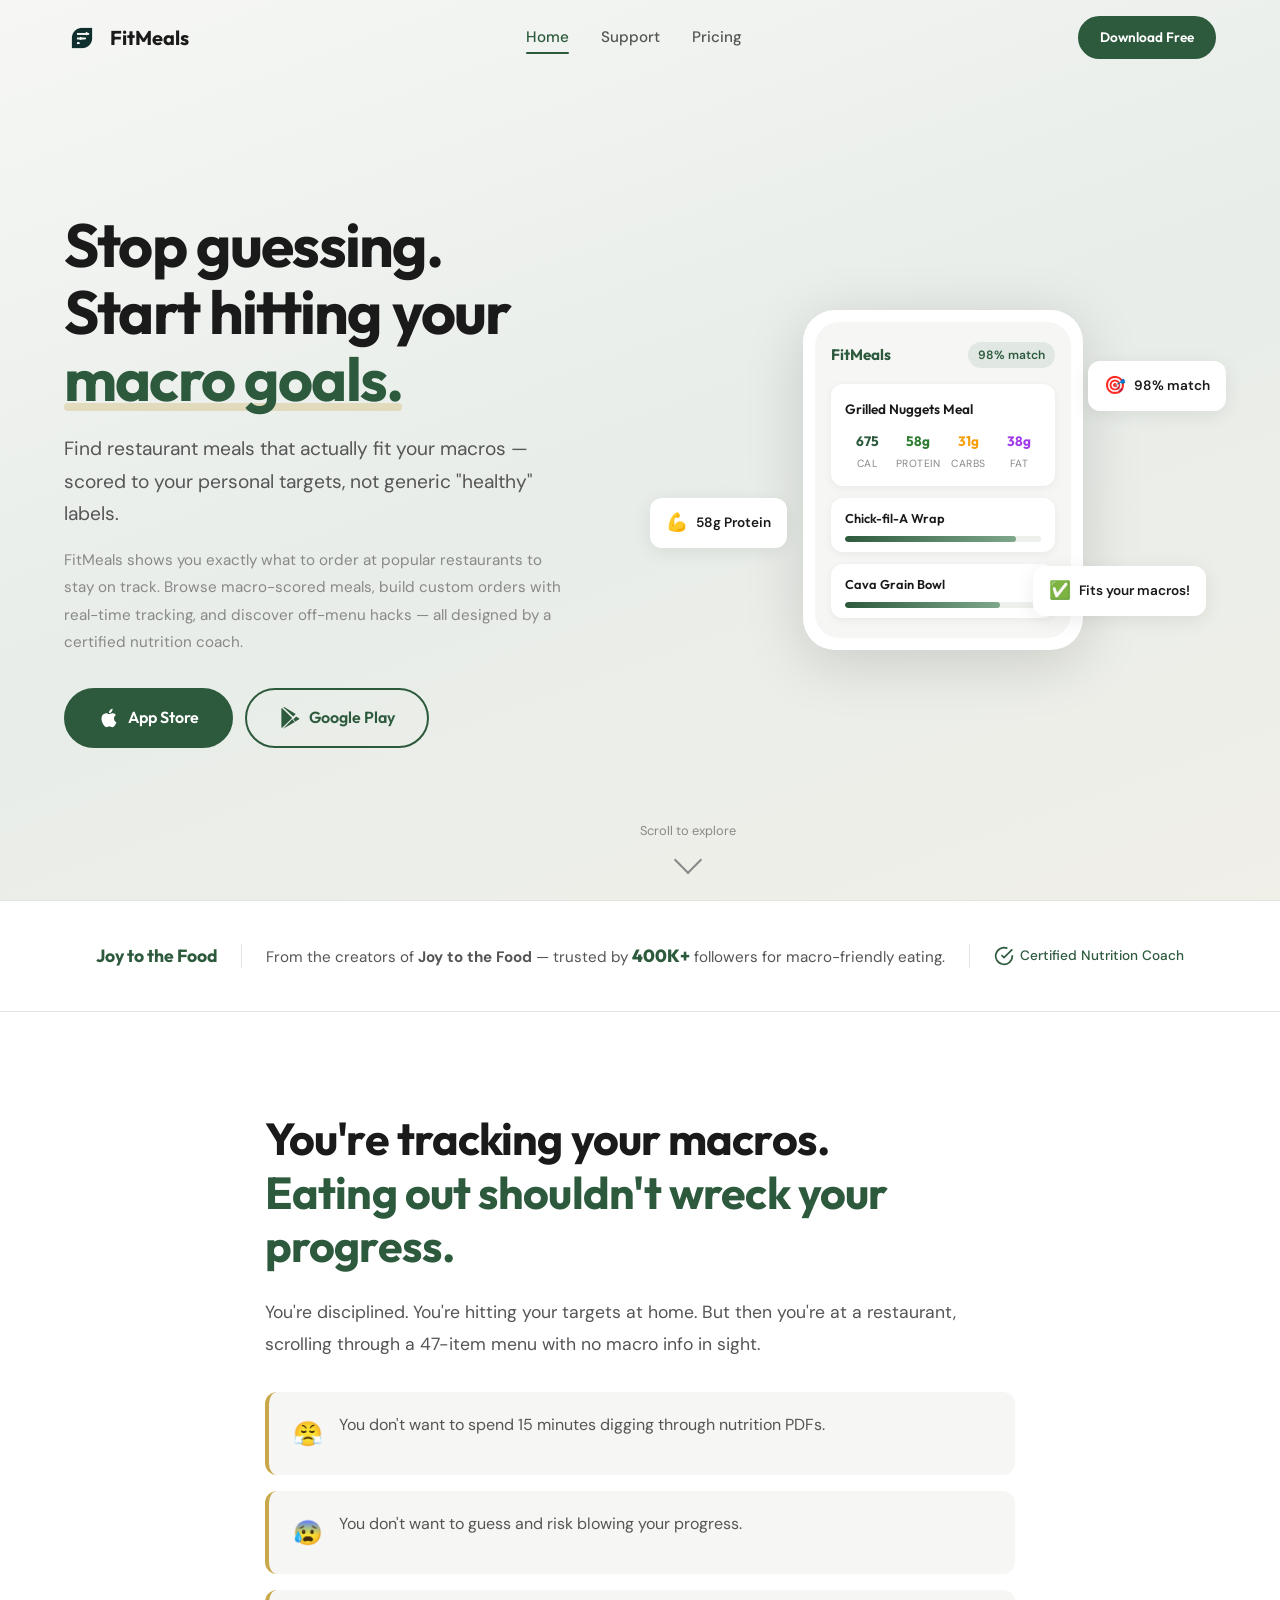
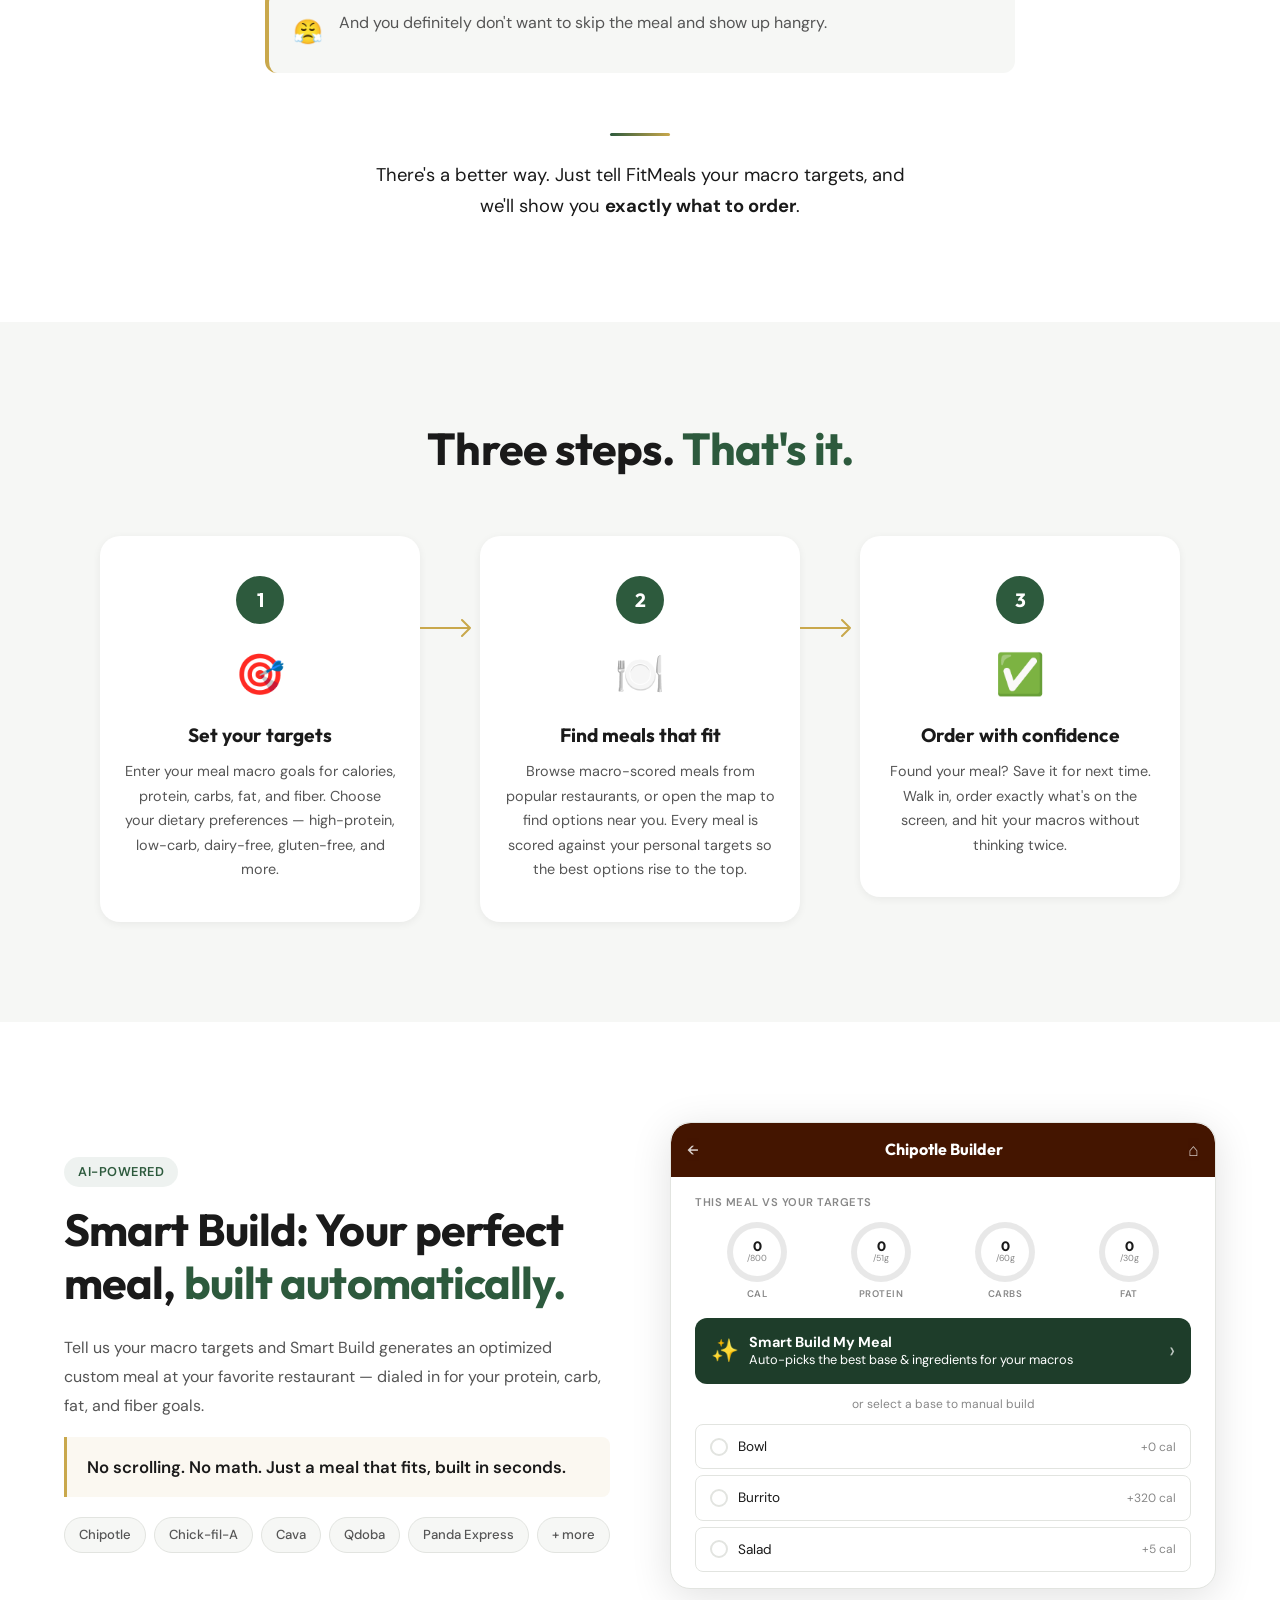
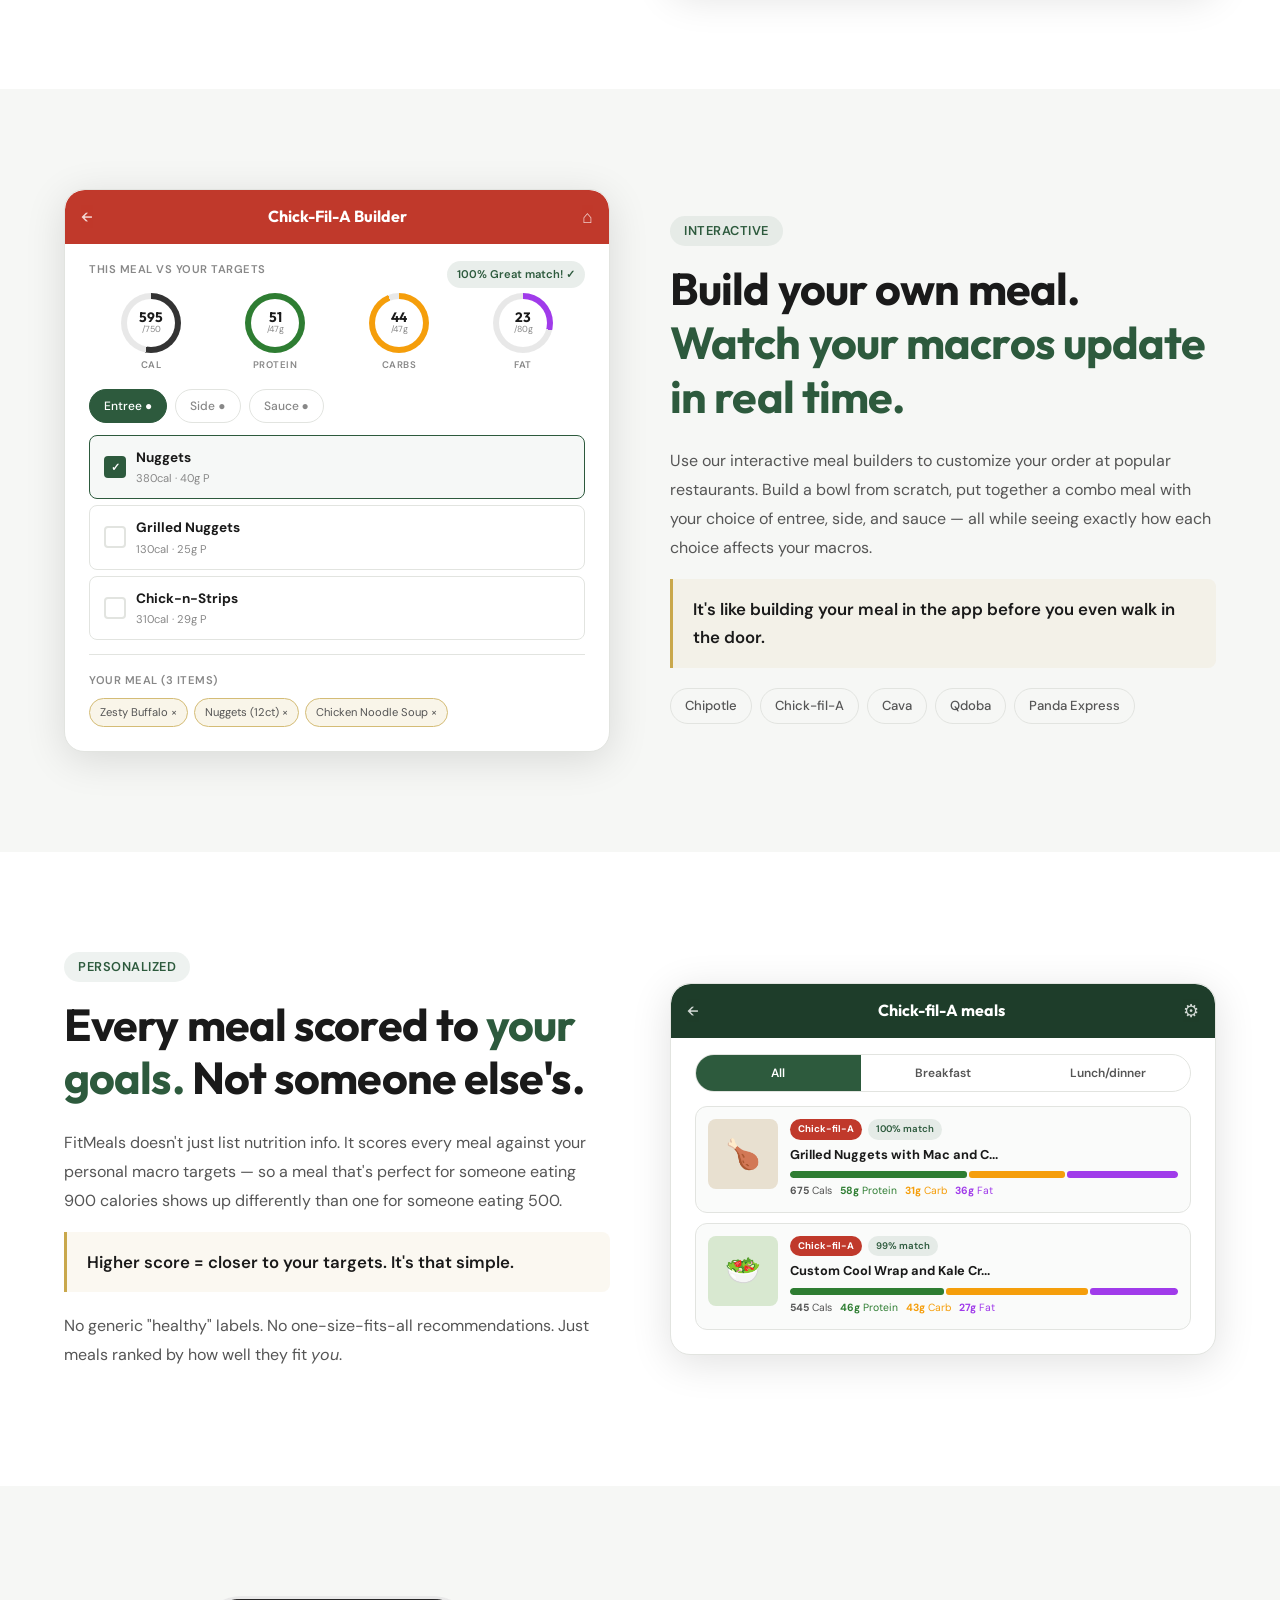
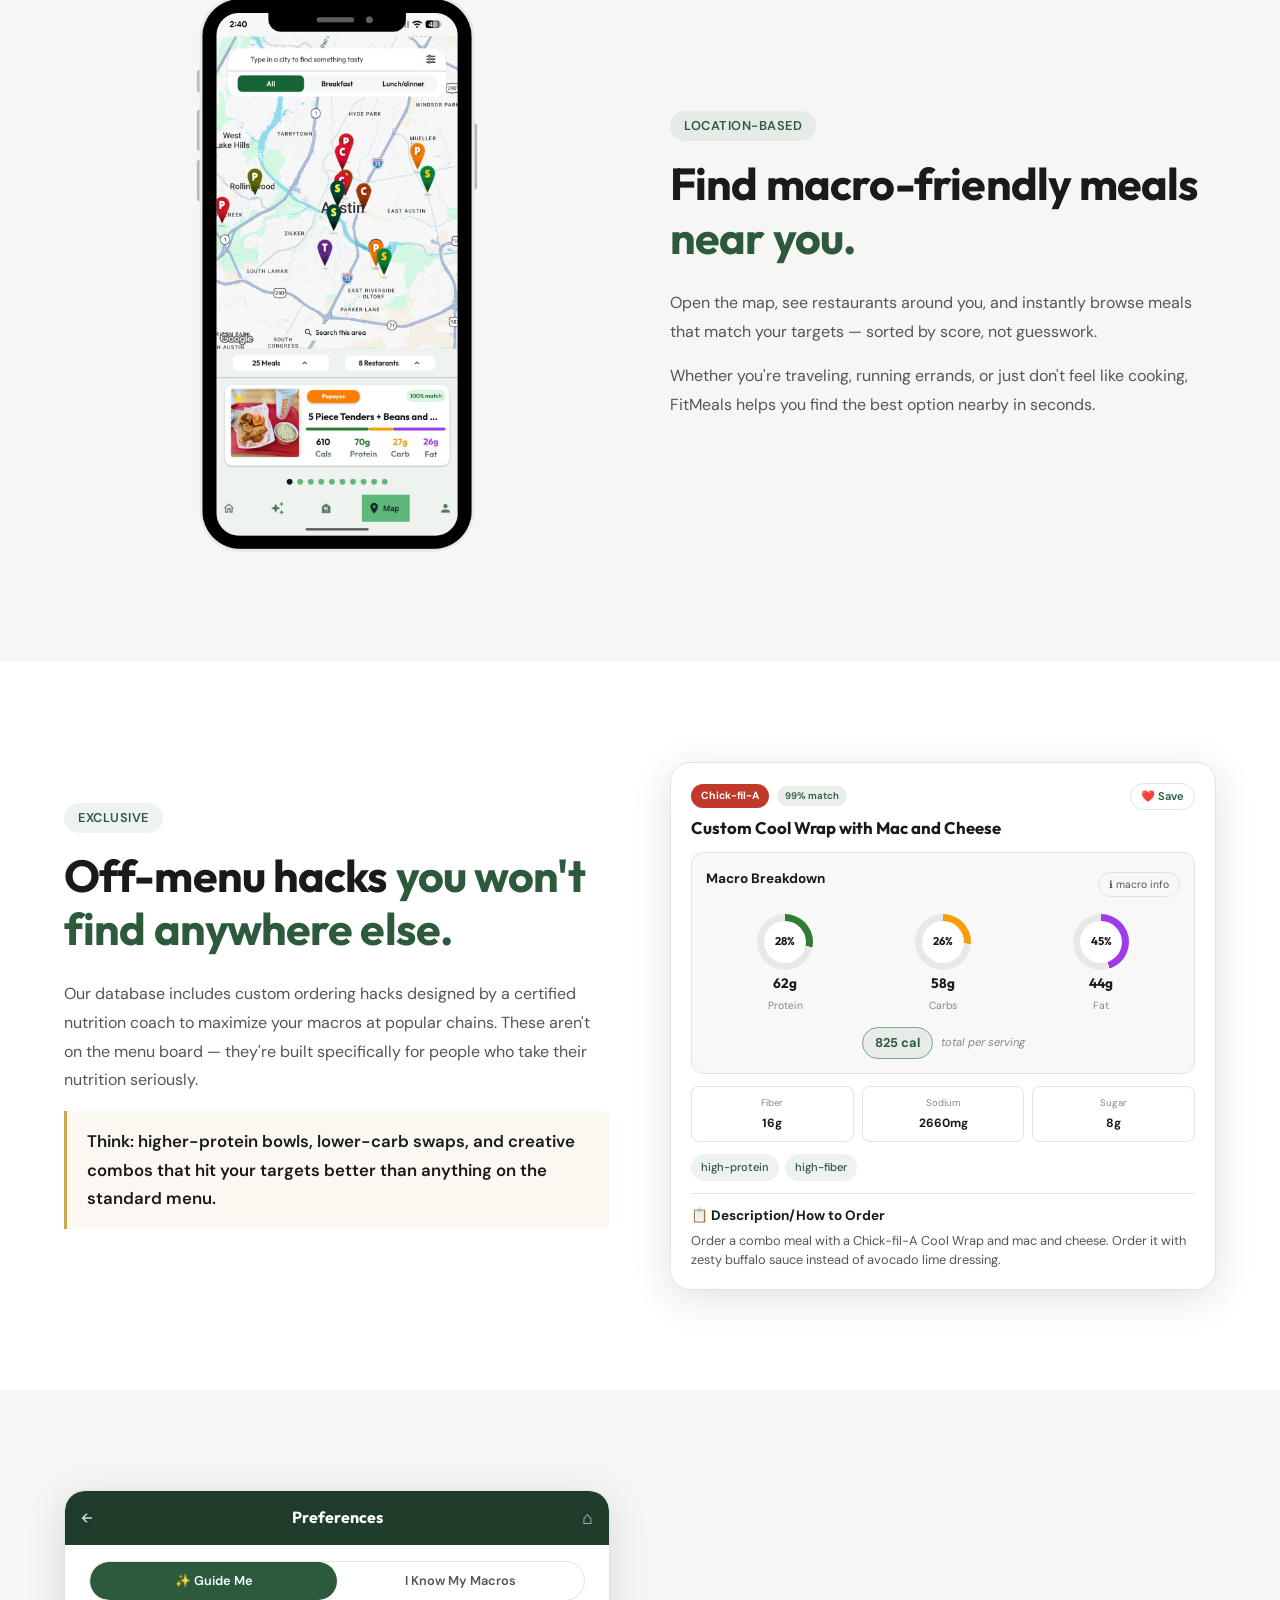
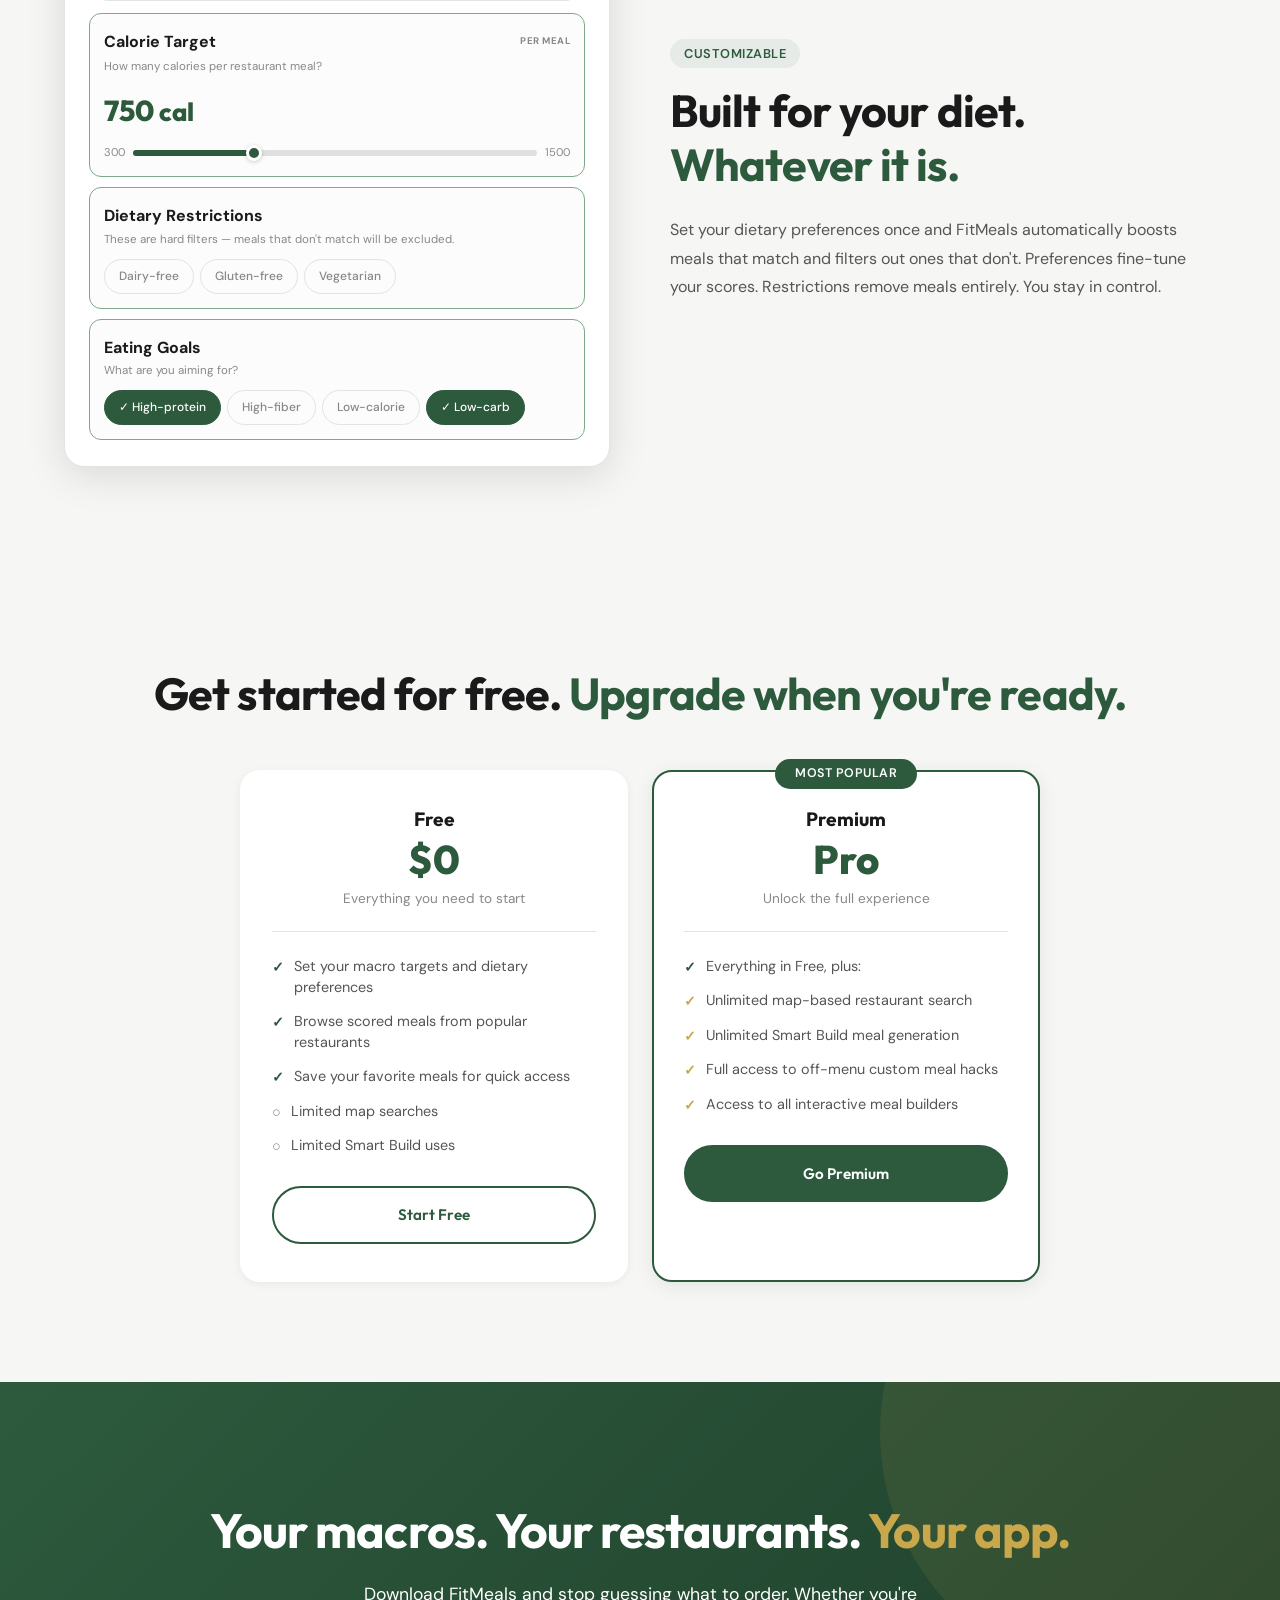
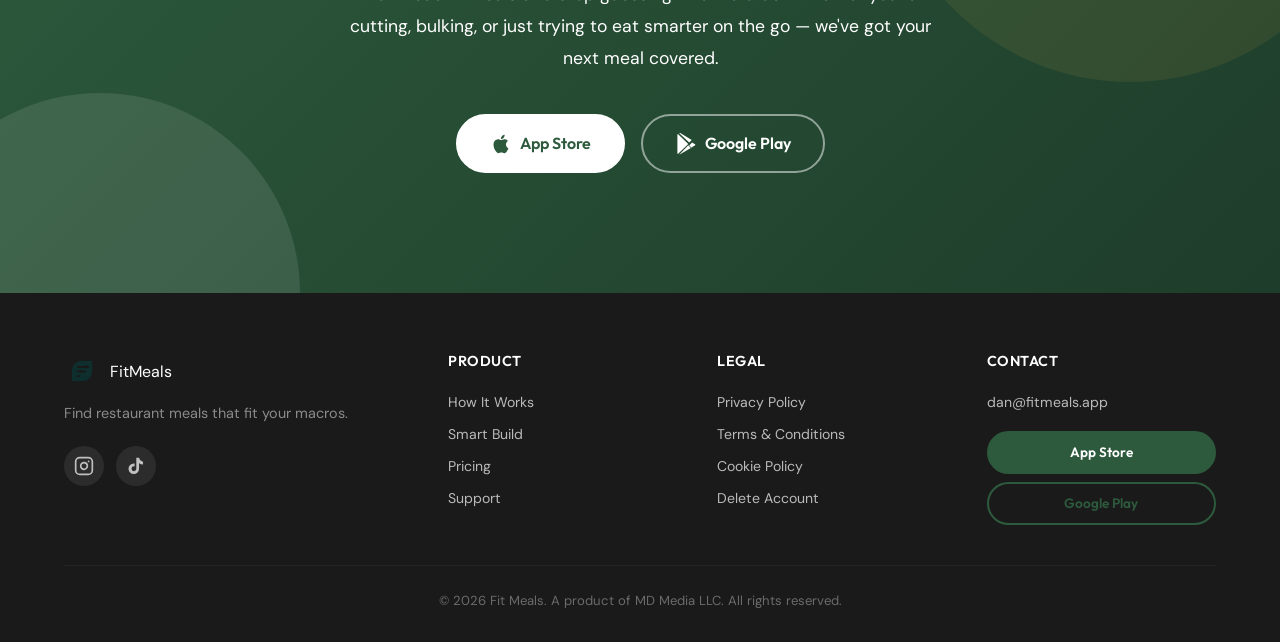
==== commit 5a958732: "Add FitMeals logo to nav, footer, and favicon Replaced FM text icon with actual logo.webp across all" ====
--- a/index.html
+++ b/index.html
@@ -12,6 +12,7 @@
   <link rel="preconnect" href="https://fonts.googleapis.com">
   <link rel="preconnect" href="https://fonts.gstatic.com" crossorigin>
   <link href="https://fonts.googleapis.com/css2?family=DM+Sans:ital,opsz,wght@0,9..40,300;0,9..40,400;0,9..40,500;0,9..40,600;0,9..40,700;1,9..40,400&family=Outfit:wght@300;400;500;600;700;800&display=swap" rel="stylesheet">
+  <link rel="icon" type="image/webp" href="/images/logo.webp">
   <link rel="stylesheet" href="css/styles.css">
 </head>
 <body>
@@ -22,7 +23,7 @@
   <header class="nav" id="nav">
     <div class="container nav-container">
       <a href="/" class="nav-logo">
-        <span class="nav-logo-icon">FM</span>
+        <img src="/images/logo.webp" alt="FitMeals logo" class="nav-logo-icon">
         <span class="nav-logo-text">FitMeals</span>
       </a>
       <nav class="nav-links" id="navLinks">
@@ -722,7 +723,7 @@
       <div class="footer-grid">
         <div class="footer-brand">
           <div class="footer-logo">
-            <span class="nav-logo-icon">FM</span>
+            <img src="/images/logo.webp" alt="FitMeals logo" class="nav-logo-icon">
             <span class="nav-logo-text">FitMeals</span>
           </div>
           <p class="footer-tagline">Find restaurant meals that fit your macros.</p>
--- a/css/styles.css
+++ b/css/styles.css
@@ -157,17 +157,10 @@
 }
 
 .nav-logo-icon {
-  display: flex;
-  align-items: center;
-  justify-content: center;
   width: 36px;
   height: 36px;
-  background: var(--color-primary);
-  color: white;
   border-radius: var(--radius-sm);
-  font-size: 0.8rem;
-  font-weight: 800;
-  letter-spacing: -0.5px;
+  object-fit: contain;
 }
 
 .nav-links {
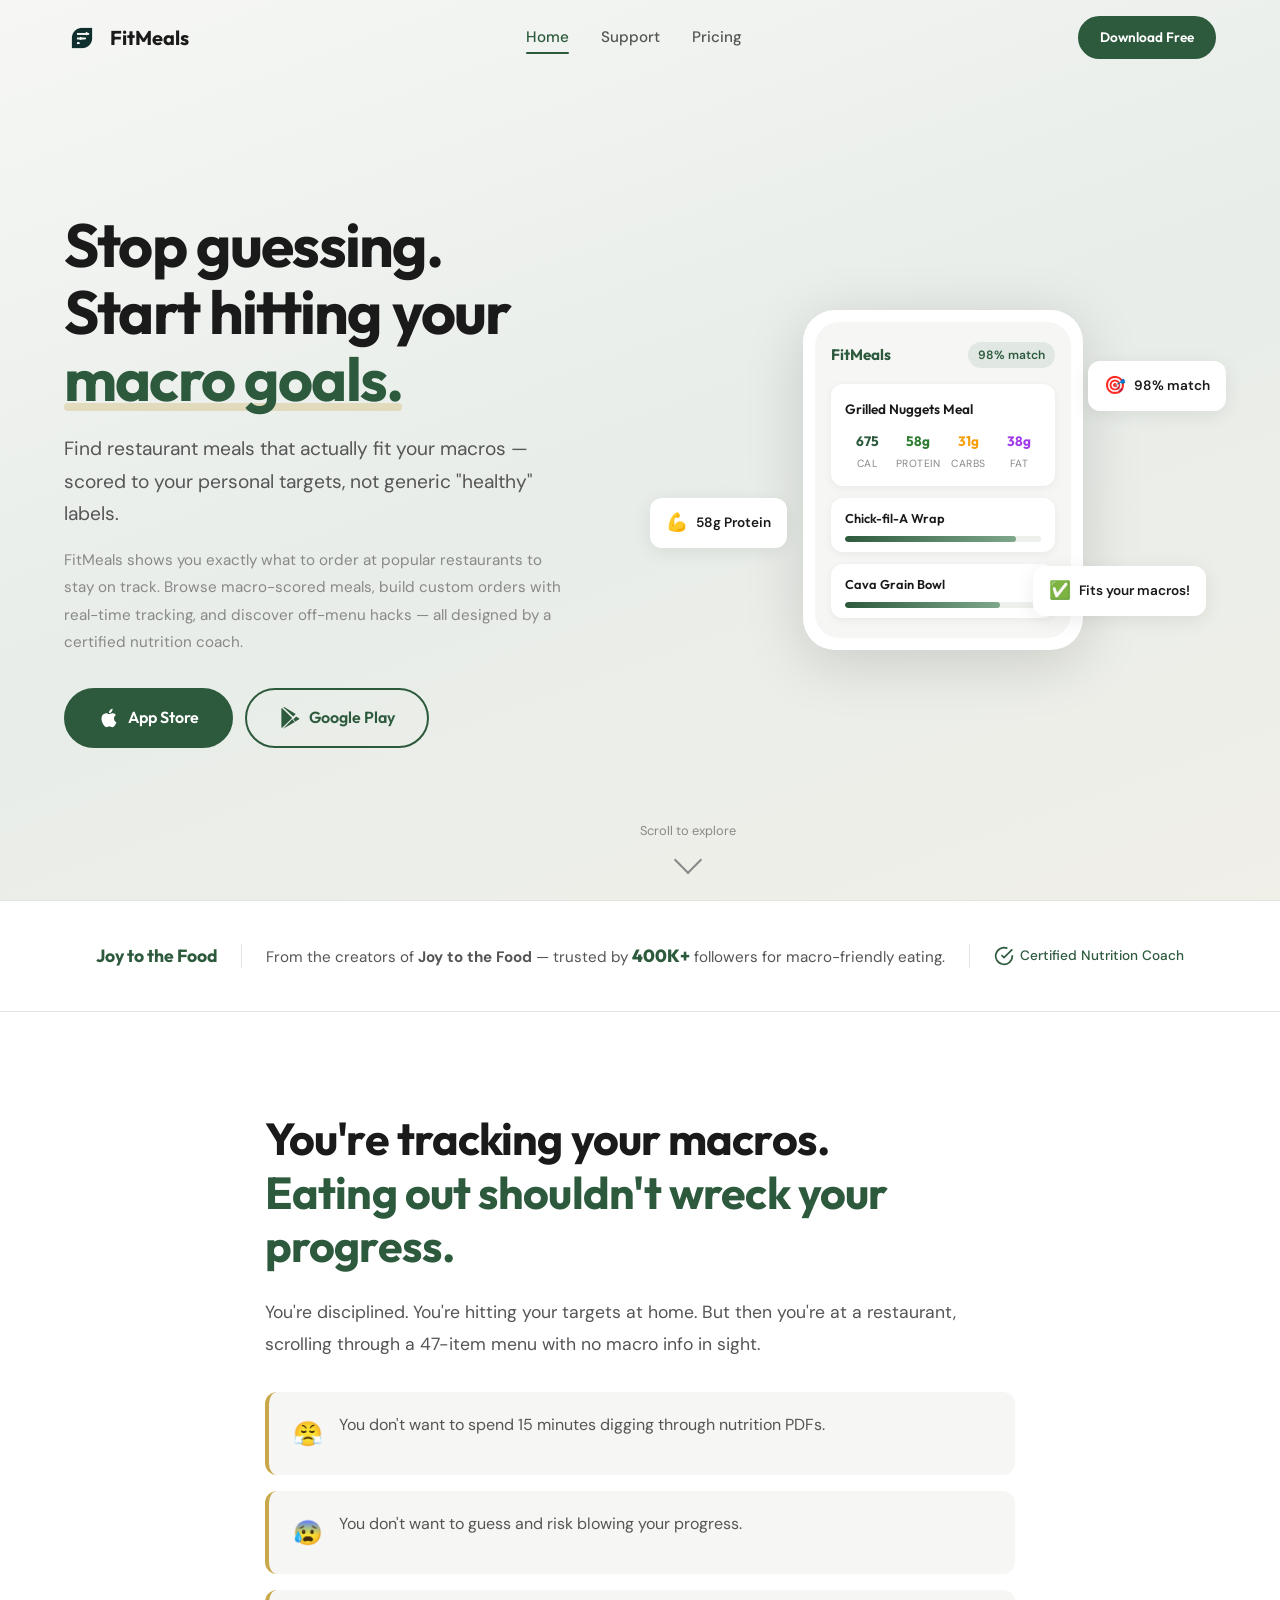
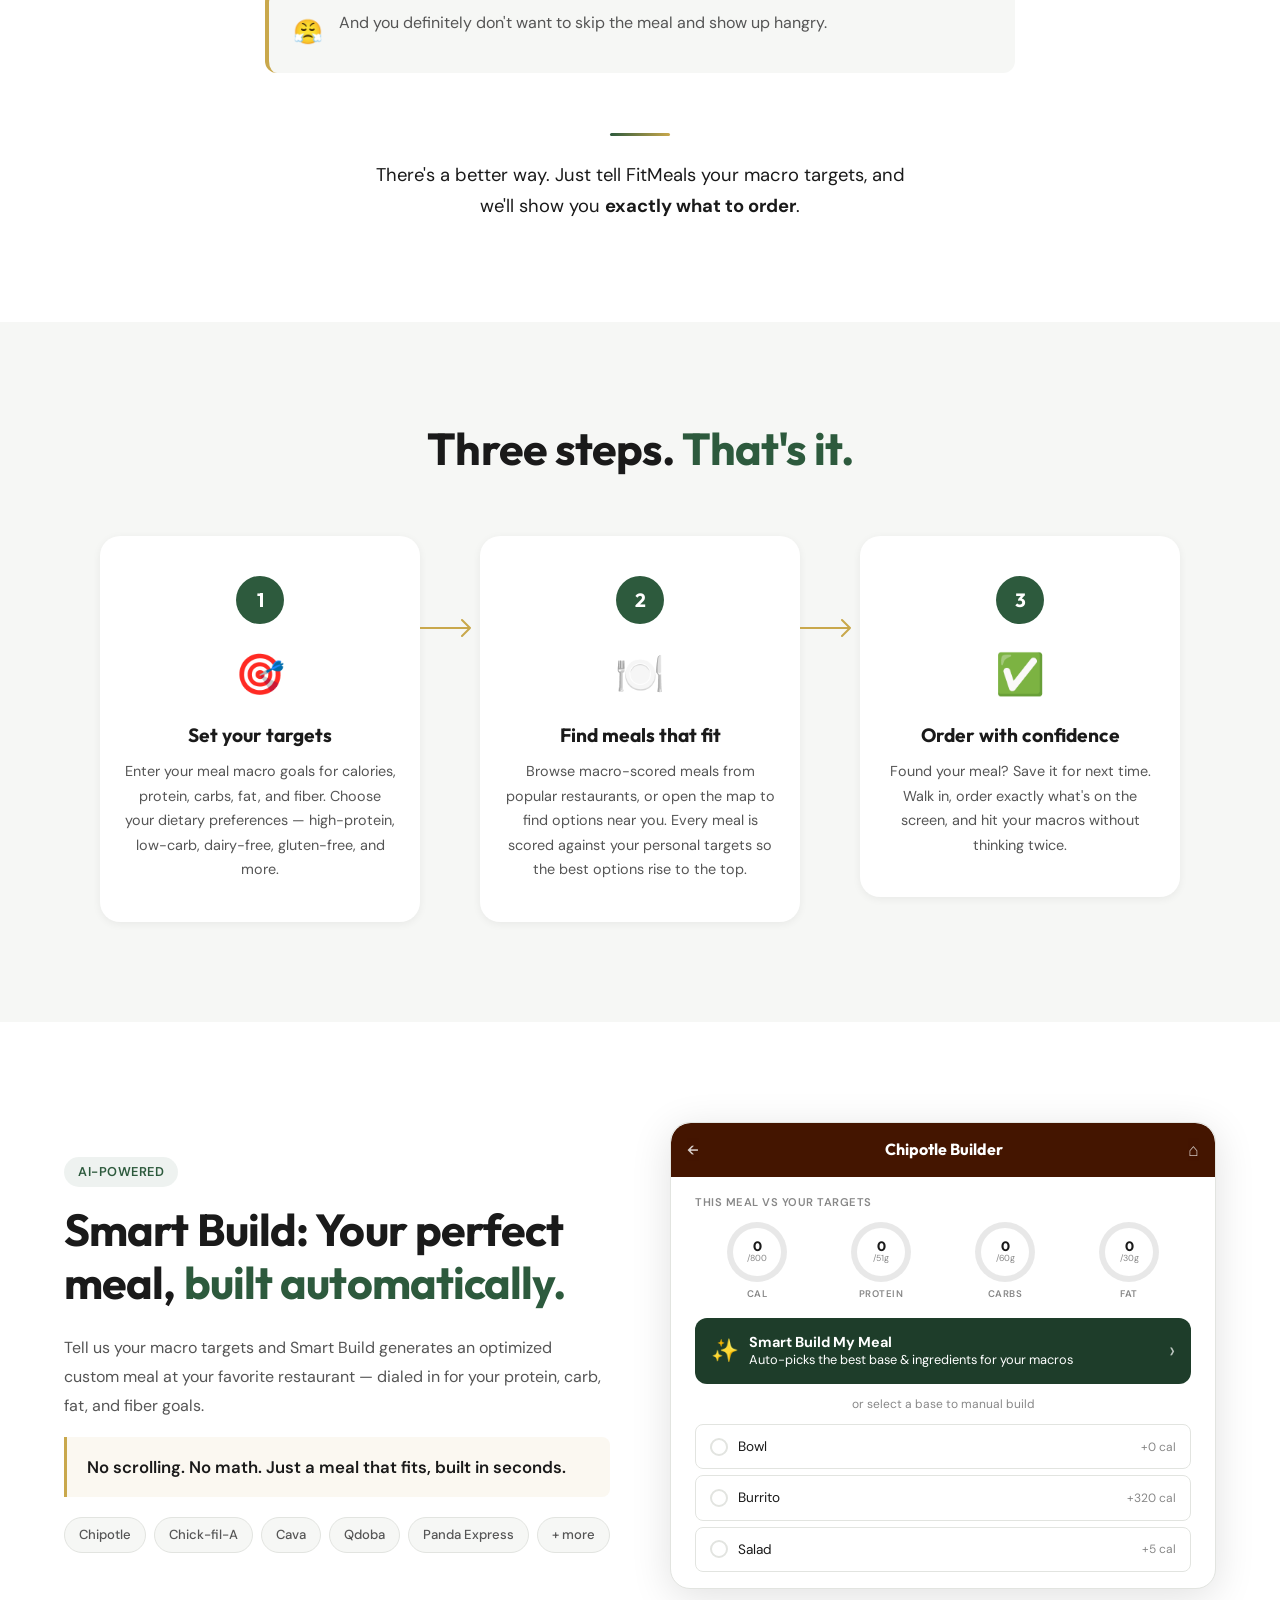
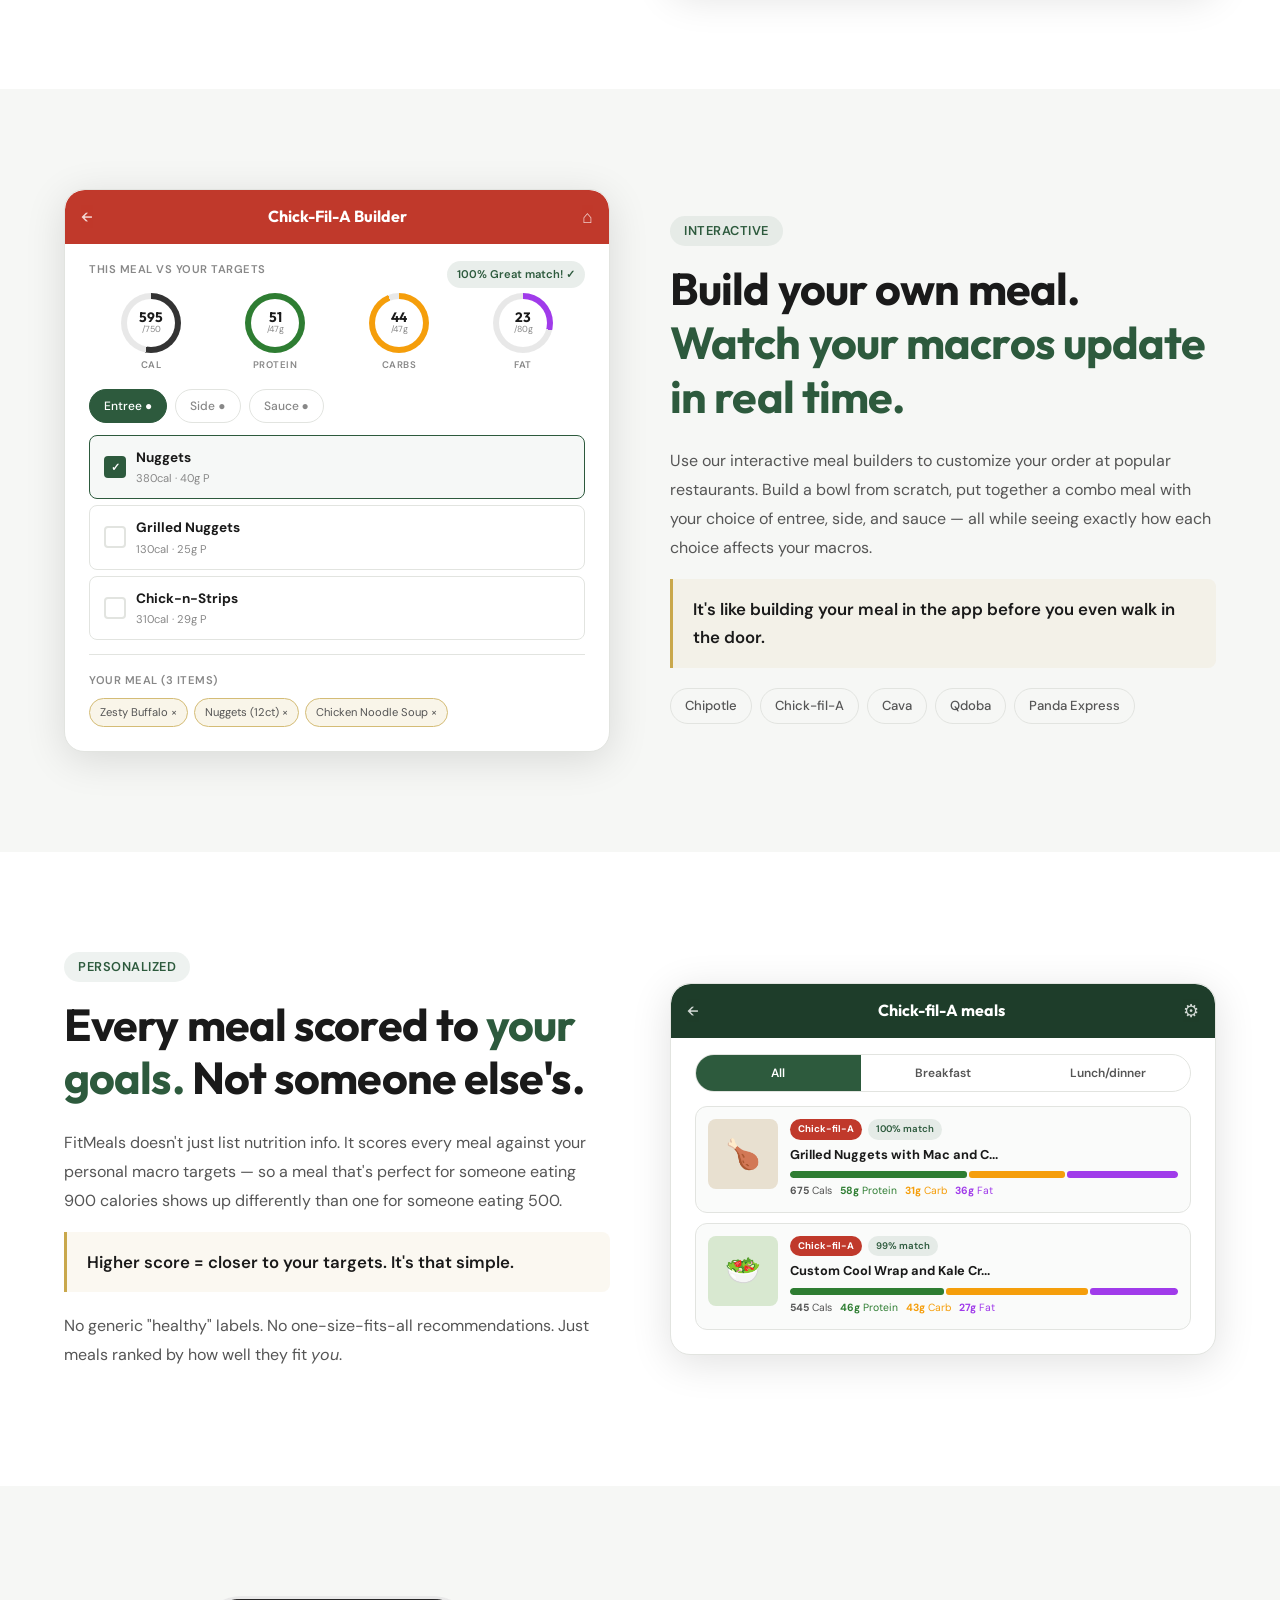
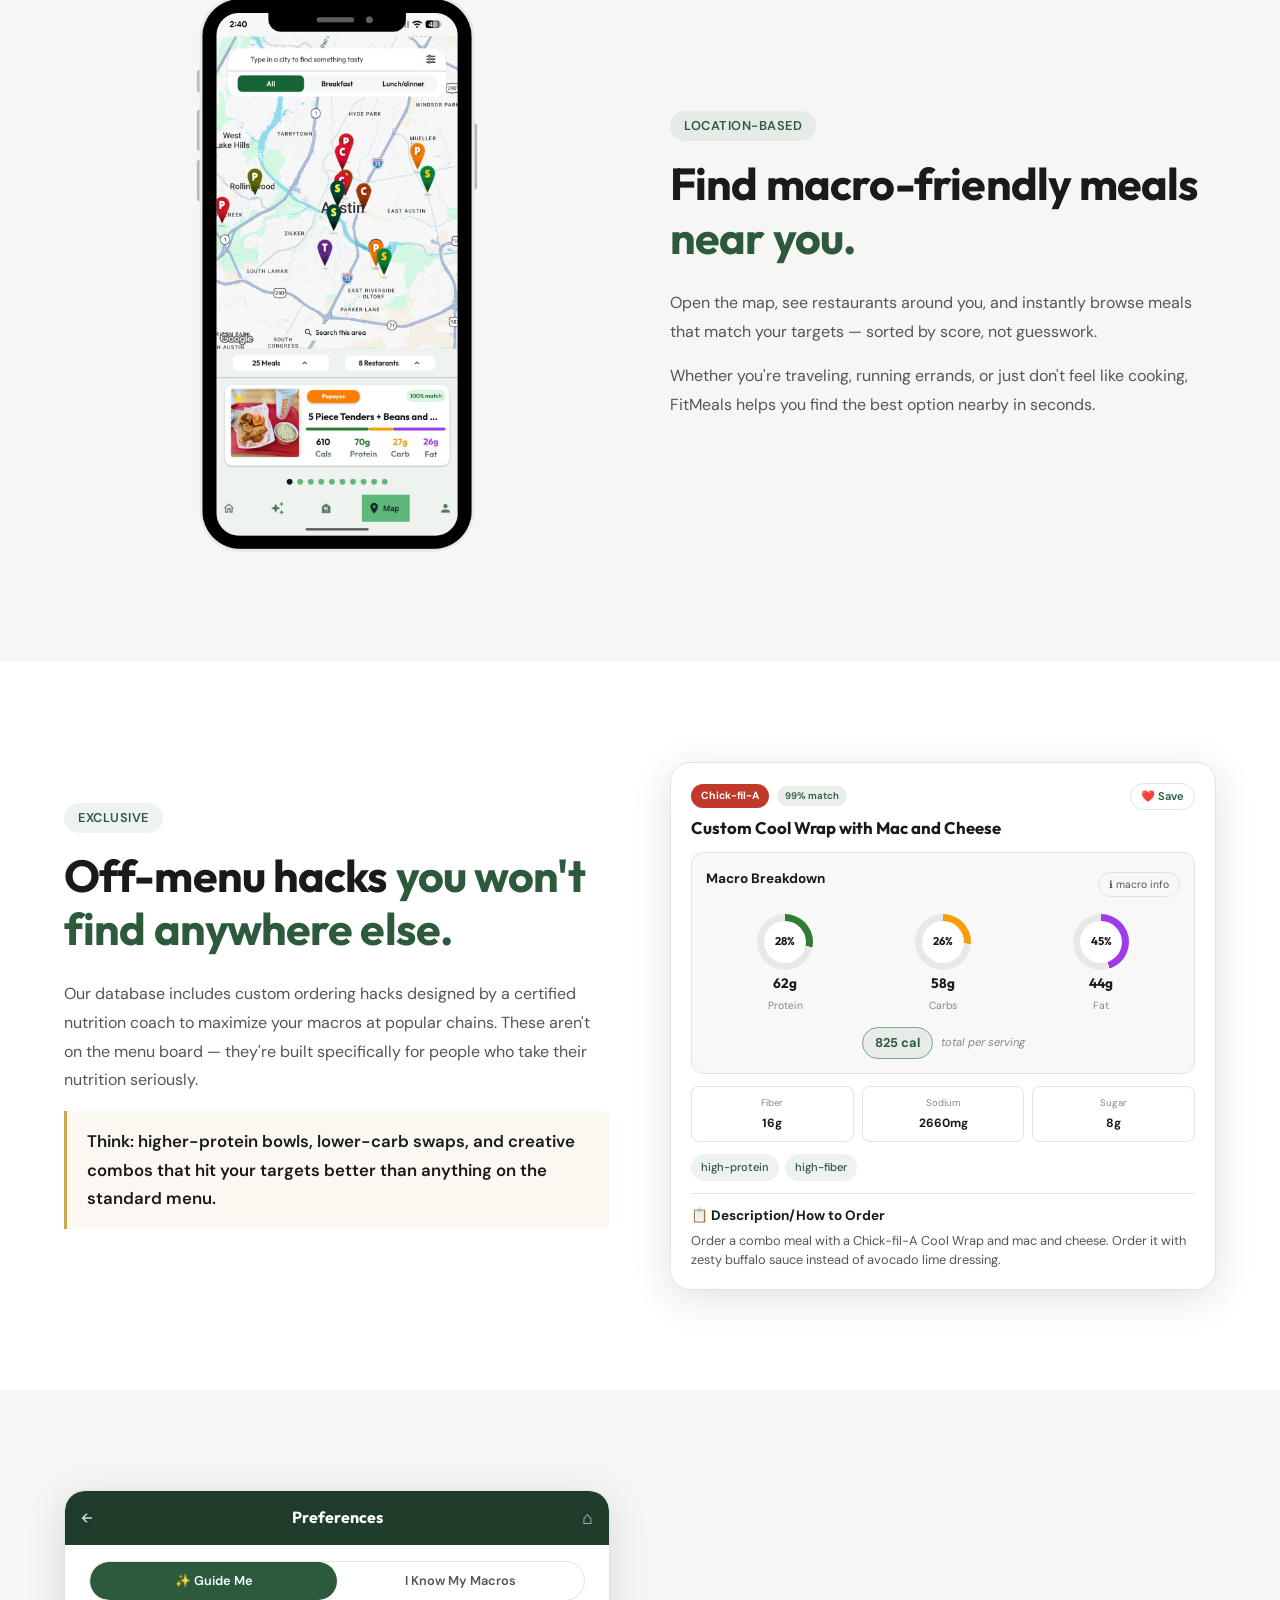
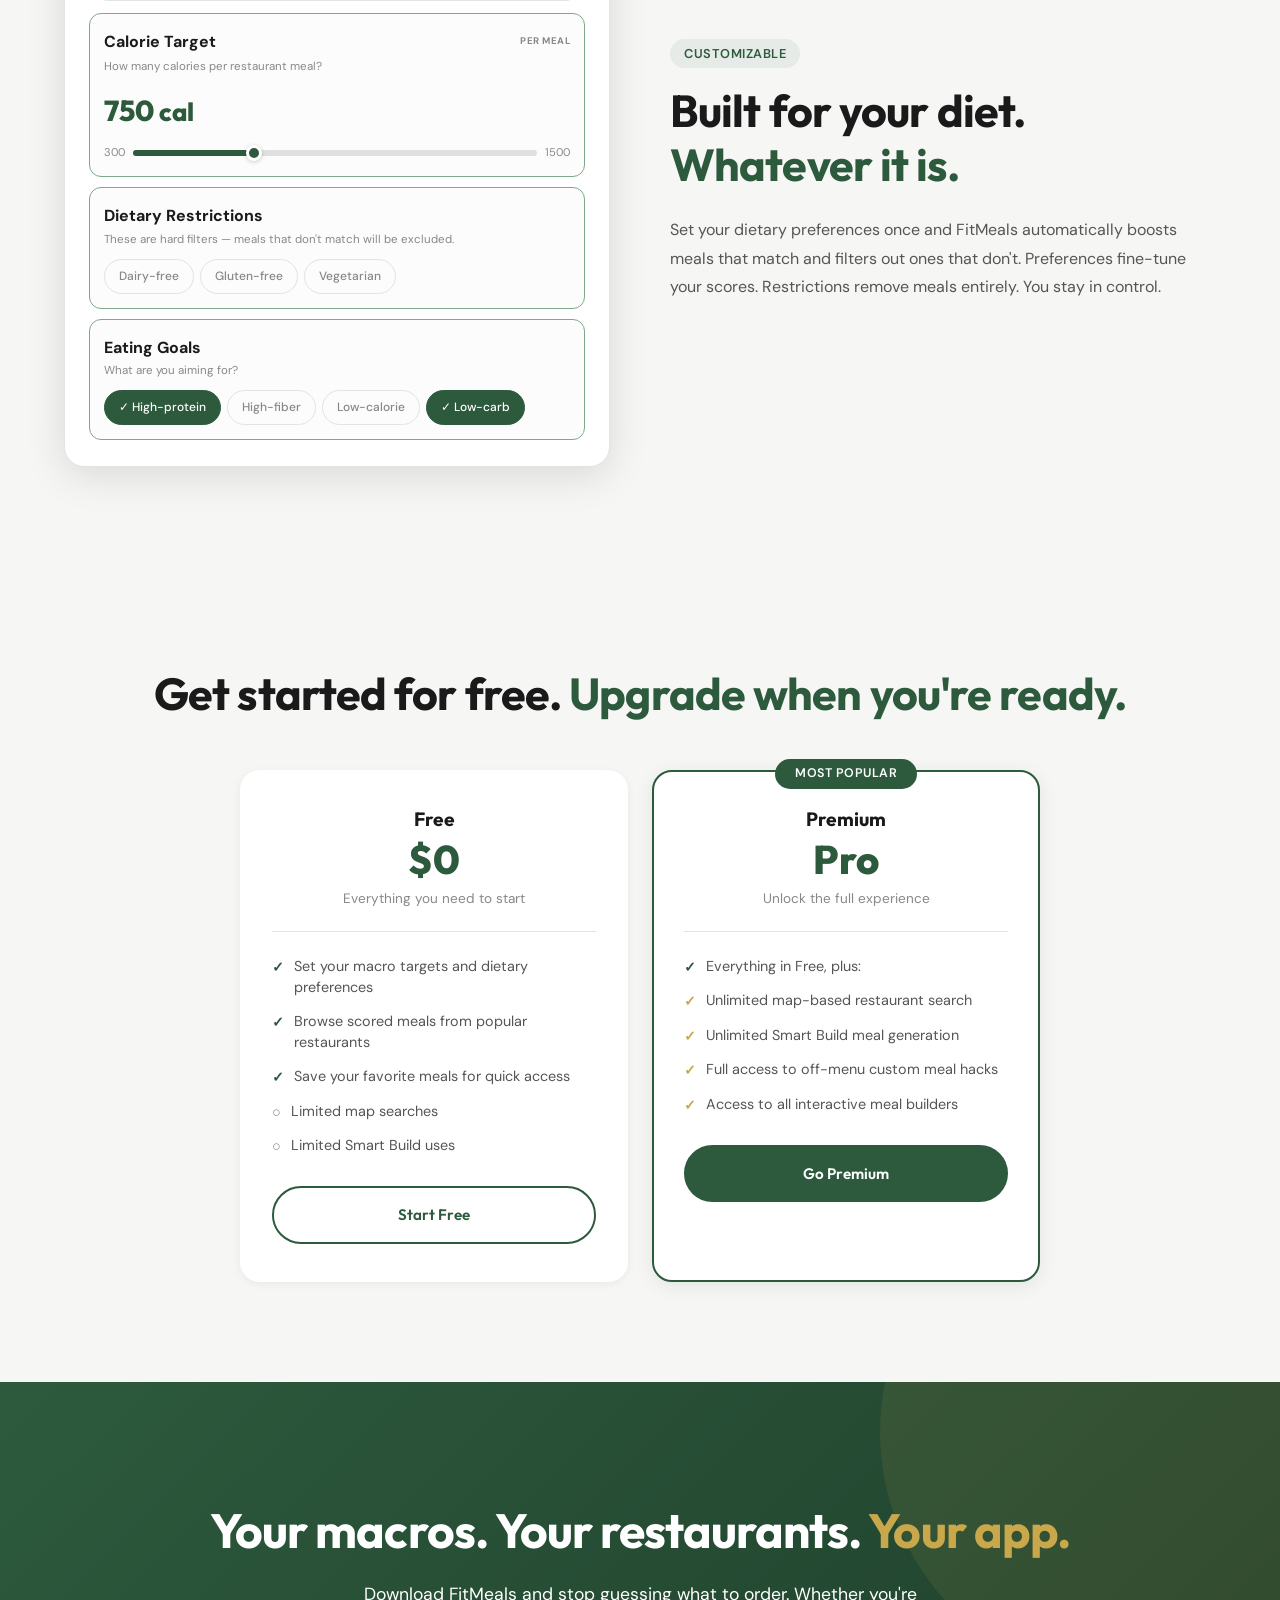
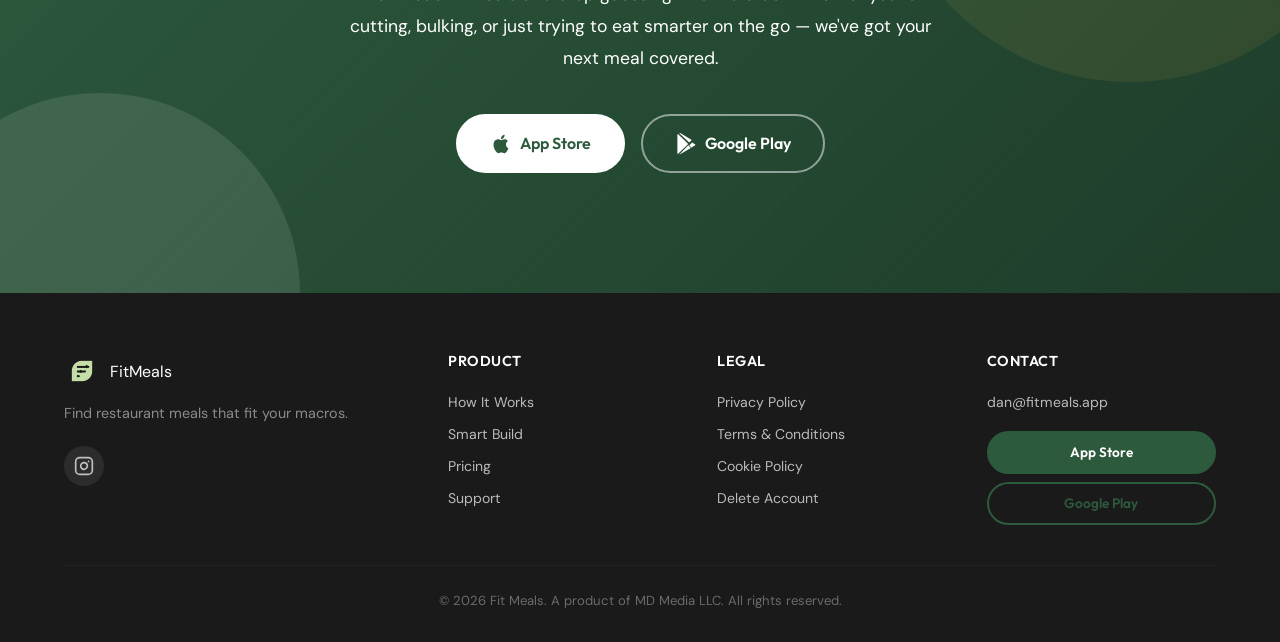
==== commit 2cbb564e: "Light logo in footer, Instagram link, remove TikTok - Swapped footer logo to logo-light.webp for vis" ====
--- a/index.html
+++ b/index.html
@@ -723,16 +723,13 @@
       <div class="footer-grid">
         <div class="footer-brand">
           <div class="footer-logo">
-            <img src="/images/logo.webp" alt="FitMeals logo" class="nav-logo-icon">
+            <img src="/images/logo-light.webp" alt="FitMeals logo" class="nav-logo-icon">
             <span class="nav-logo-text">FitMeals</span>
           </div>
           <p class="footer-tagline">Find restaurant meals that fit your macros.</p>
           <div class="footer-social">
-            <a href="#" class="social-link" aria-label="Instagram">
+            <a href="https://www.instagram.com/findfitmeals/" class="social-link" aria-label="Instagram">
               <svg width="20" height="20" viewBox="0 0 24 24" fill="none" stroke="currentColor" stroke-width="2" stroke-linecap="round" stroke-linejoin="round"><rect x="2" y="2" width="20" height="20" rx="5" ry="5"/><path d="M16 11.37A4 4 0 1 1 12.63 8 4 4 0 0 1 16 11.37z"/><line x1="17.5" y1="6.5" x2="17.51" y2="6.5"/></svg>
-            </a>
-            <a href="#" class="social-link" aria-label="TikTok">
-              <svg width="20" height="20" viewBox="0 0 24 24" fill="currentColor"><path d="M19.59 6.69a4.83 4.83 0 0 1-3.77-4.25V2h-3.45v13.67a2.89 2.89 0 0 1-2.88 2.5 2.89 2.89 0 0 1 0-5.78 2.86 2.86 0 0 1 .84.13V9.01a6.27 6.27 0 0 0-1-.05A6.34 6.34 0 0 0 3 15.3a6.34 6.34 0 0 0 6.33 6.34A6.34 6.34 0 0 0 15.66 15.3V8.73a8.19 8.19 0 0 0 4.78 1.52V6.79a4.85 4.85 0 0 1-.85-.1z"/></svg>
             </a>
           </div>
         </div>
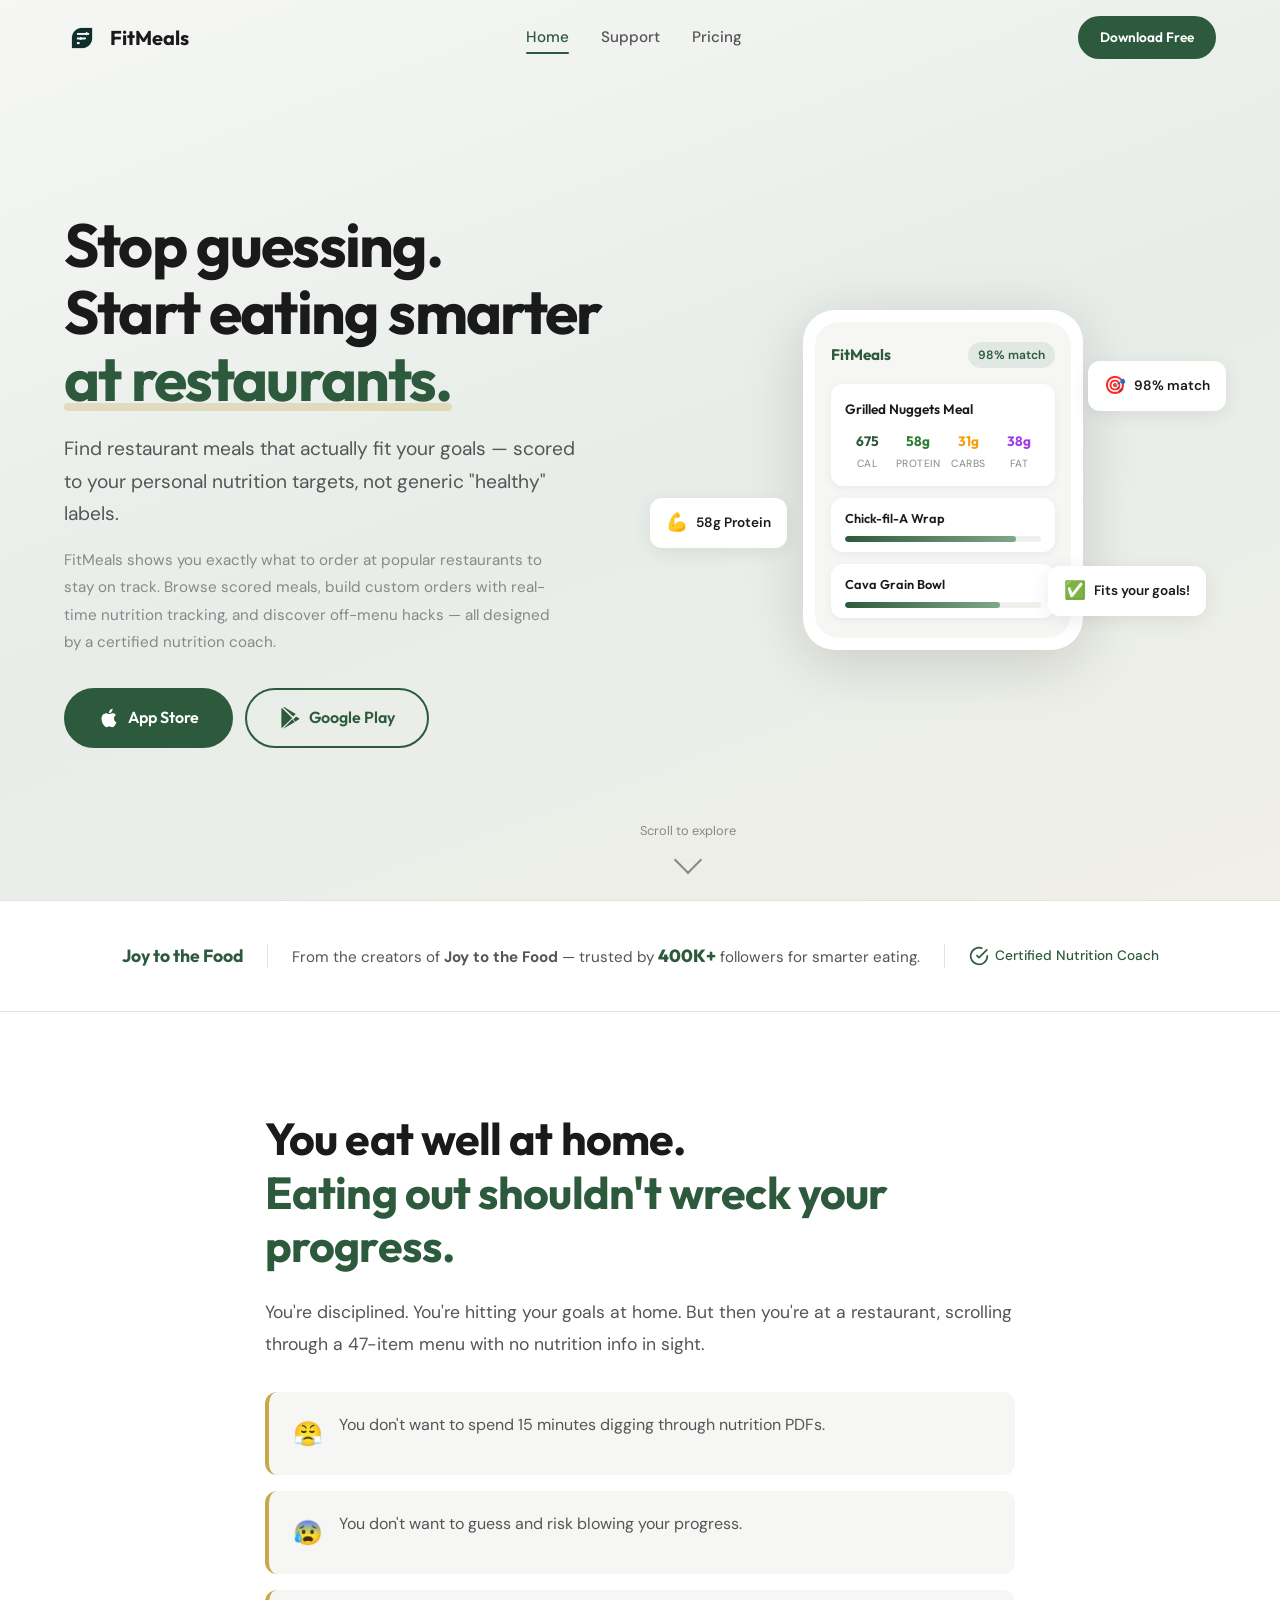
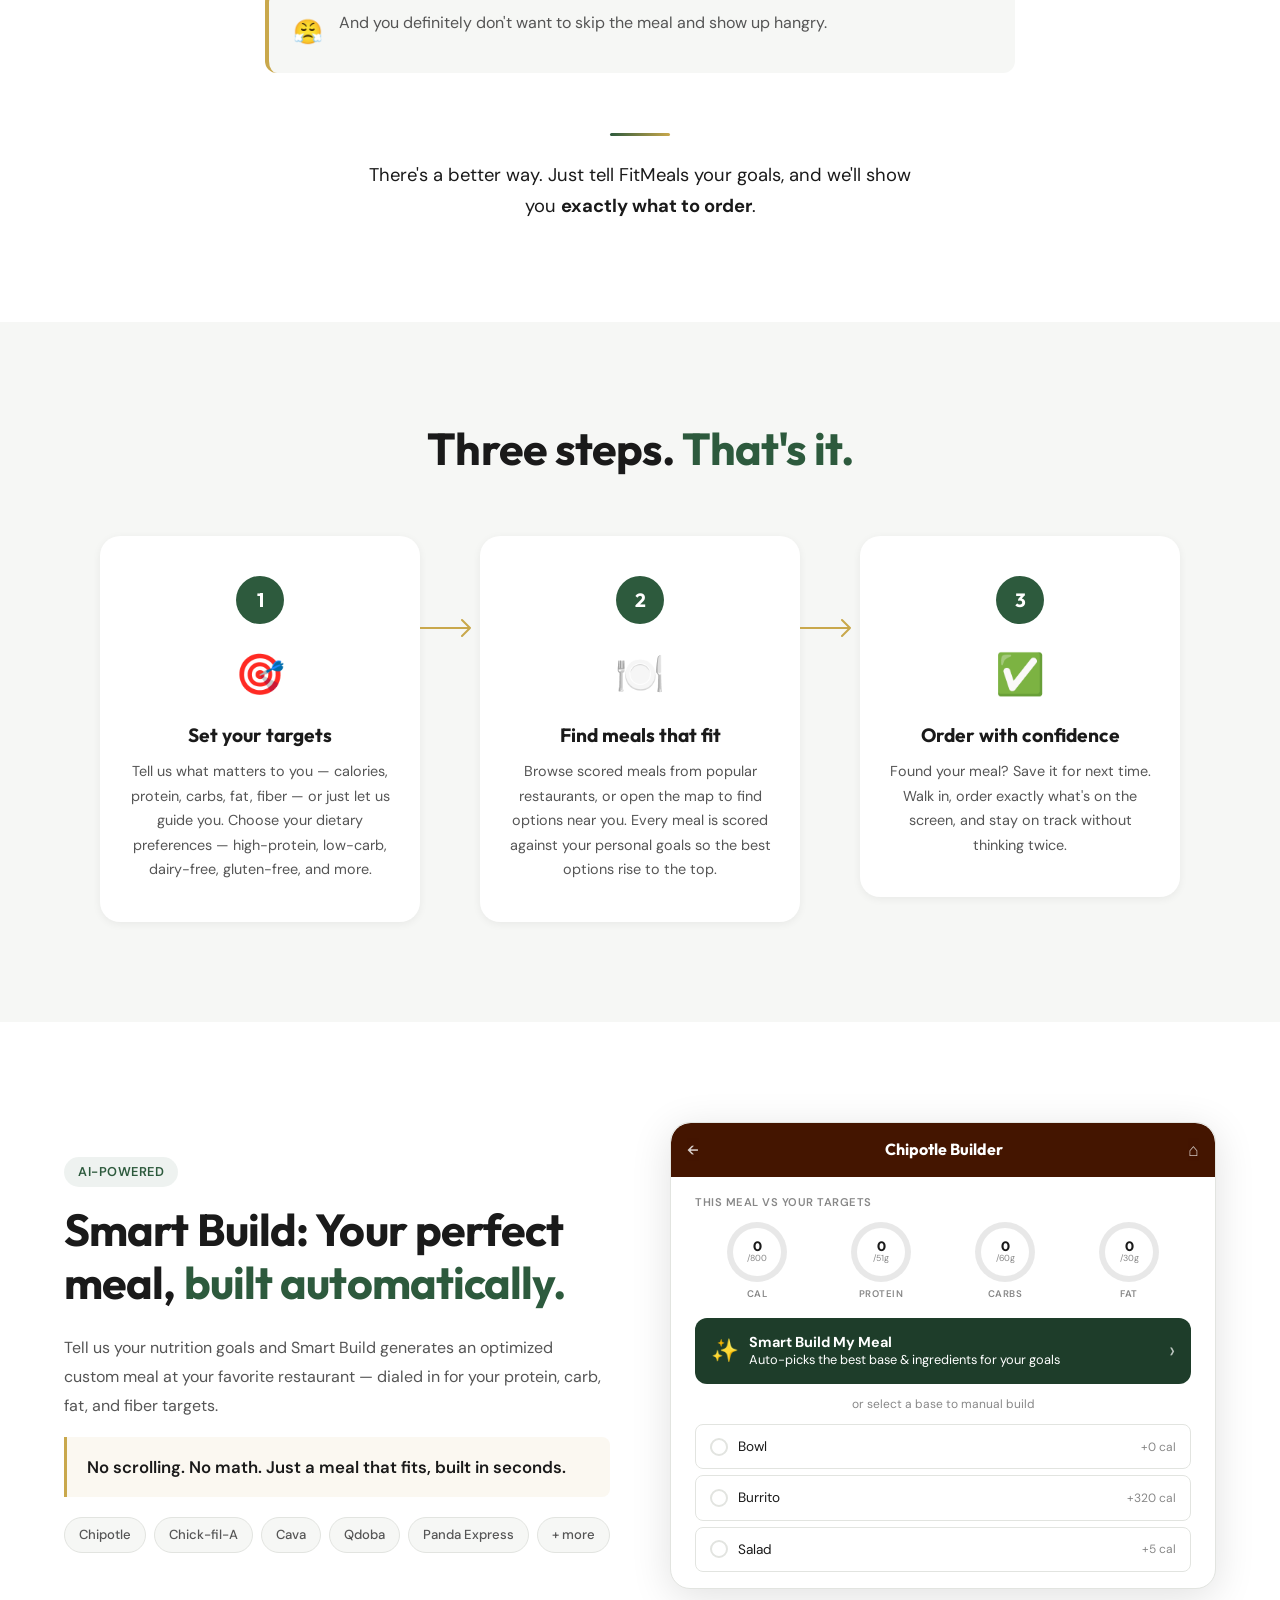
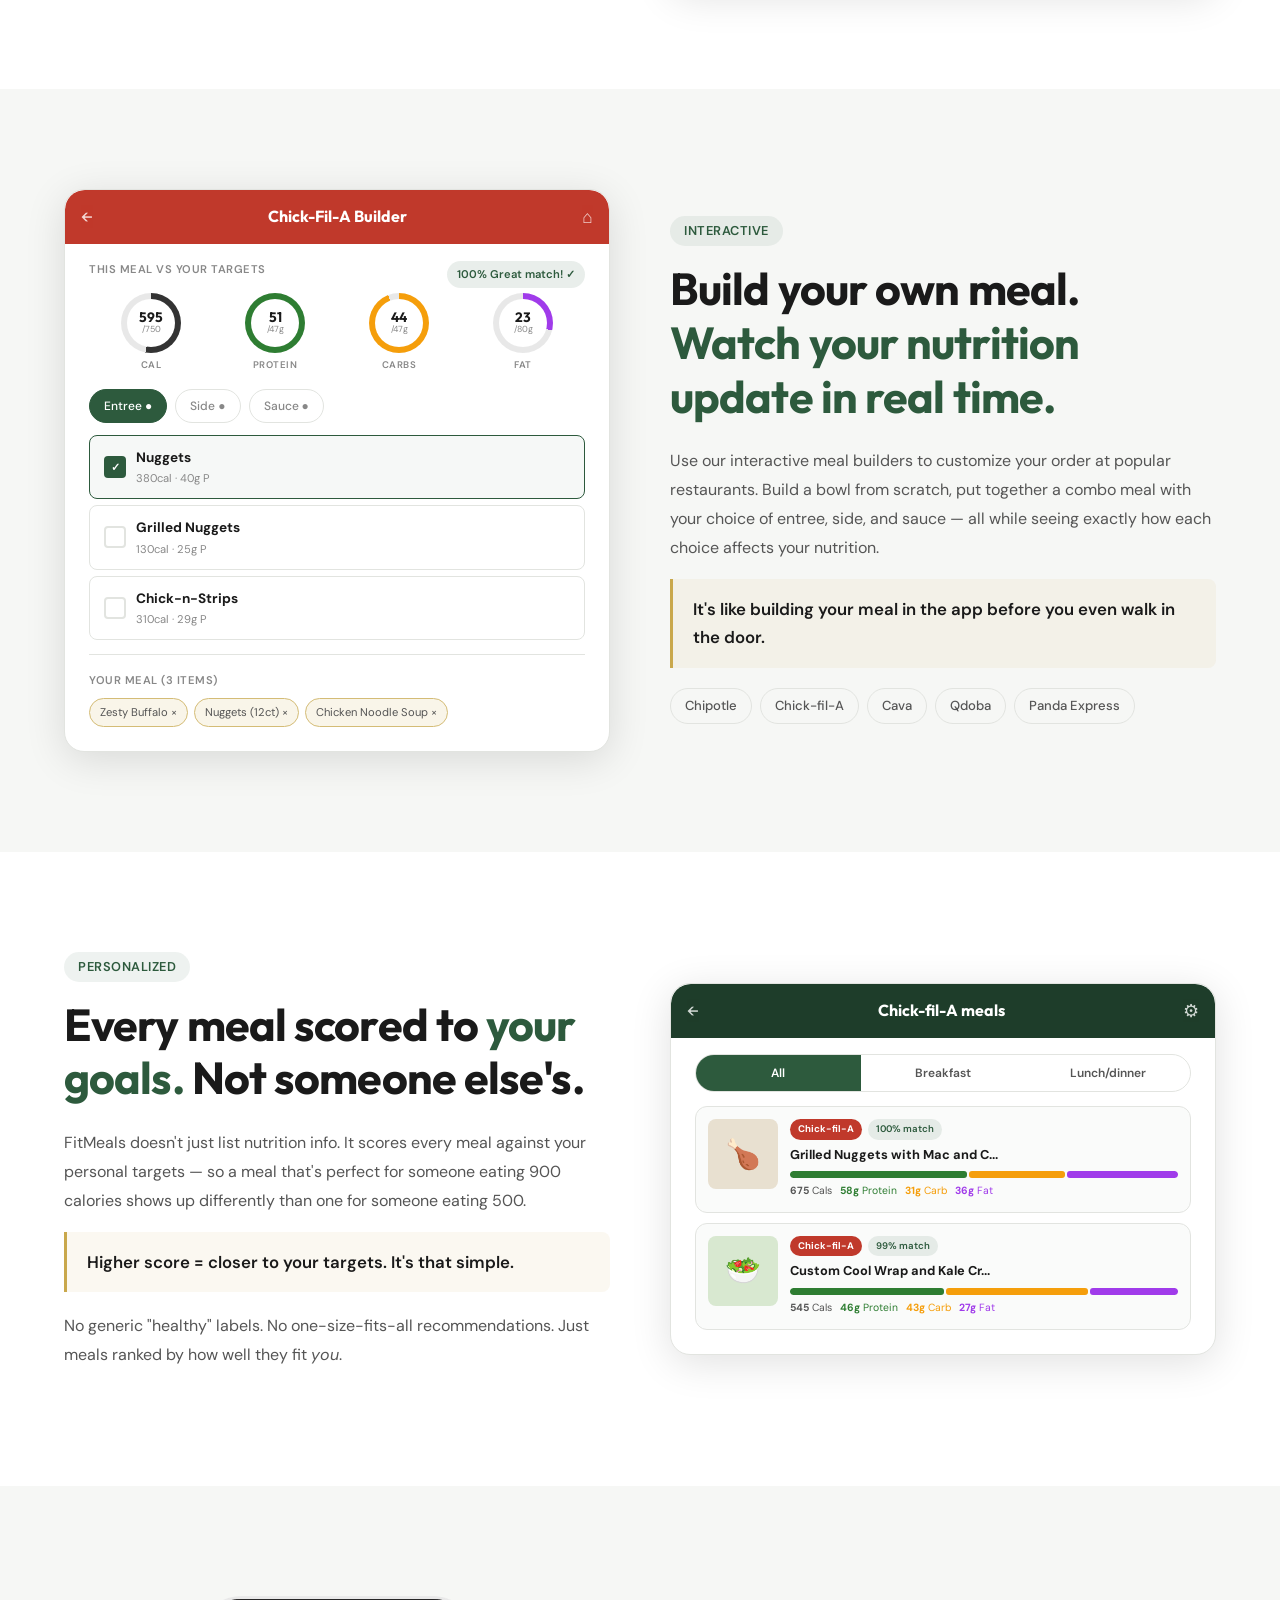
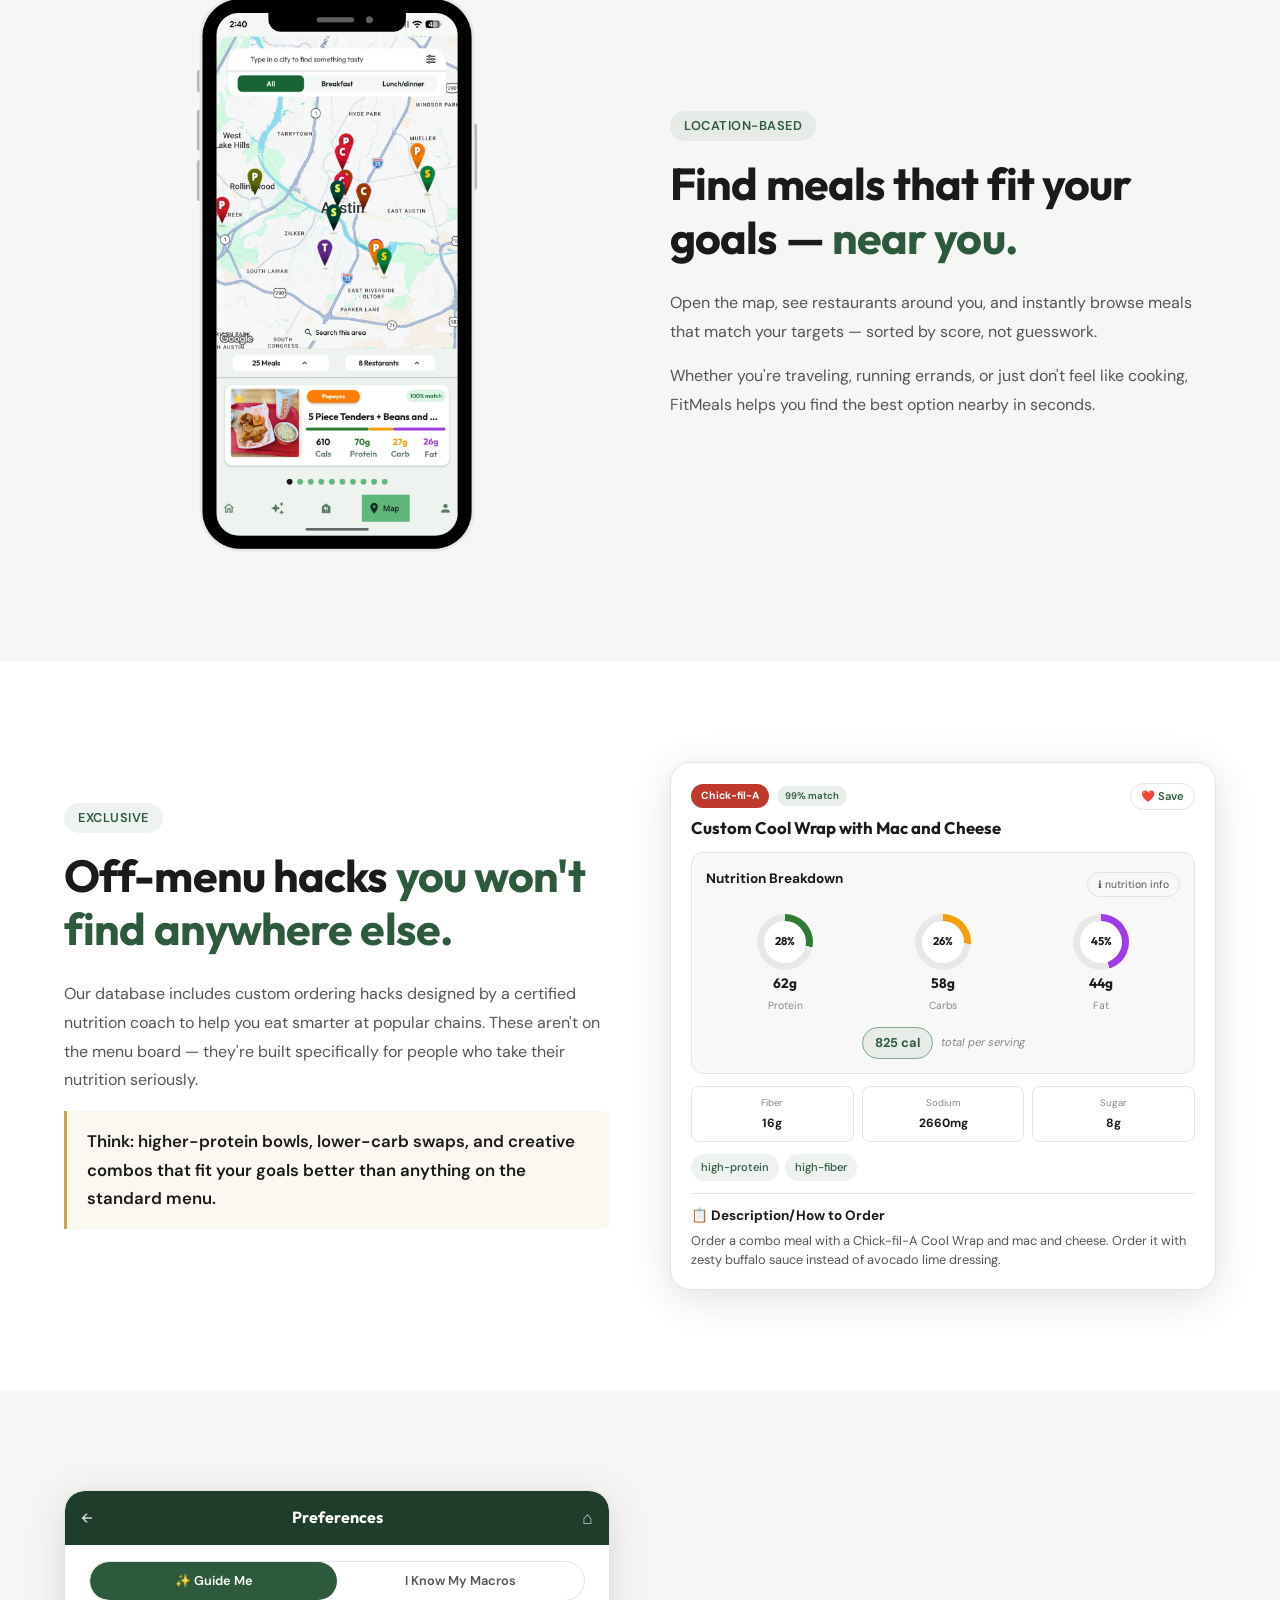
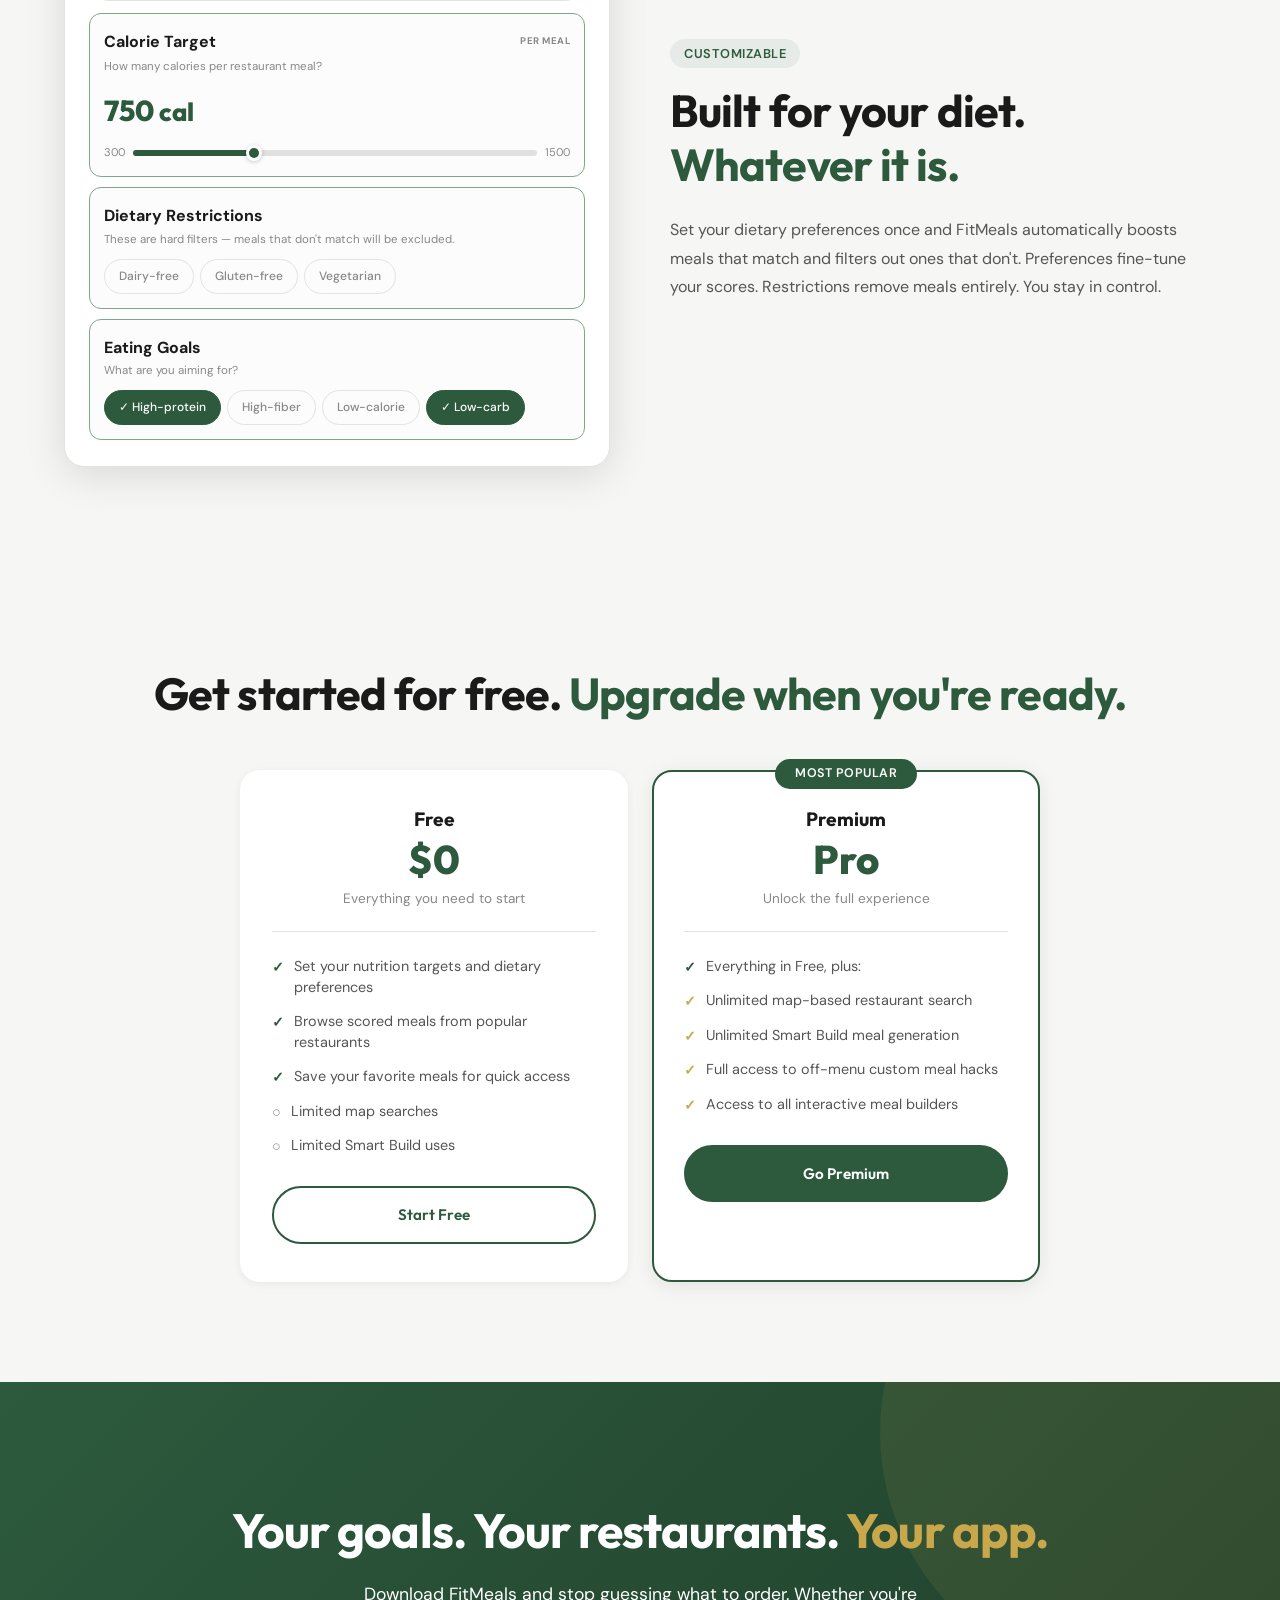
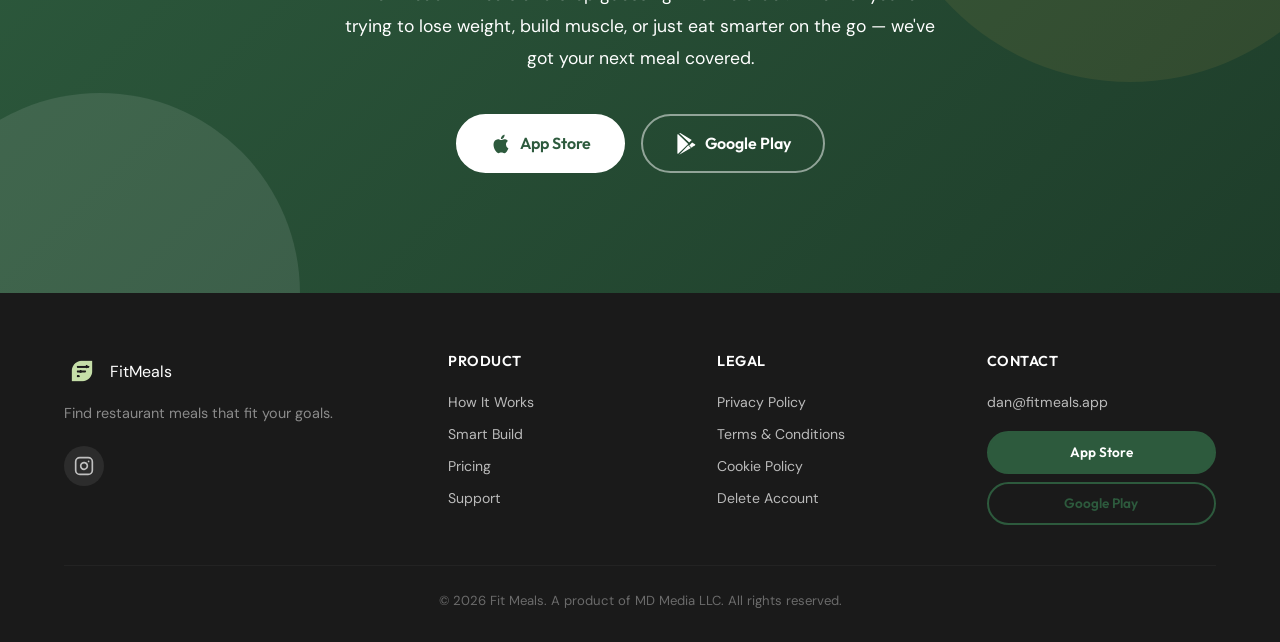
==== commit 132735a5: "Update index.html" ====
--- a/index.html
+++ b/index.html
@@ -5,8 +5,8 @@
   <meta name="viewport" content="width=device-width, initial-scale=1.0">
   <title>FitMeals — Find Restaurant Meals That Fit Your Macros</title>
   <meta name="description" content="FitMeals helps you find restaurant meals that fit your macros. Scored to your personal targets, not generic healthy labels. Download free on iOS and Android.">
-  <meta property="og:title" content="FitMeals — Stop Guessing. Start Hitting Your Macro Goals.">
-  <meta property="og:description" content="Find restaurant meals that actually fit your macros — scored to your personal targets.">
+  <meta property="og:title" content="FitMeals — Stop Guessing. Start Eating Smarter at Restaurants.">
+  <meta property="og:description" content="Find restaurant meals that actually fit your goals — scored to your personal targets.">
   <meta property="og:type" content="website">
   <meta property="og:url" content="https://fitmeals.app">
   <link rel="preconnect" href="https://fonts.googleapis.com">
@@ -50,16 +50,16 @@
             <span class="hero-word animate-on-load" data-delay="200">guessing.</span>
             <br>
             <span class="hero-word animate-on-load" data-delay="300">Start</span>
-            <span class="hero-word animate-on-load" data-delay="400">hitting</span>
-            <span class="hero-word animate-on-load" data-delay="500">your</span>
+            <span class="hero-word animate-on-load" data-delay="400">eating</span>
+            <span class="hero-word animate-on-load" data-delay="500">smarter</span>
             <br class="mobile-break">
-            <span class="hero-word hero-word--accent animate-on-load" data-delay="600">macro&nbsp;goals.</span>
+            <span class="hero-word hero-word--accent animate-on-load" data-delay="600">at&nbsp;restaurants.</span>
           </h1>
           <p class="hero-sub animate-on-load" data-delay="700">
-            Find restaurant meals that actually fit your macros — scored to your personal targets, not generic "healthy" labels.
+            Find restaurant meals that actually fit your goals — scored to your personal nutrition targets, not generic "healthy" labels.
           </p>
           <p class="hero-body animate-on-load" data-delay="800">
-            FitMeals shows you exactly what to order at popular restaurants to stay on track. Browse macro-scored meals, build custom orders with real-time tracking, and discover off-menu hacks — all designed by a certified nutrition coach.
+            FitMeals shows you exactly what to order at popular restaurants to stay on track. Browse scored meals, build custom orders with real-time nutrition tracking, and discover off-menu hacks — all designed by a certified nutrition coach.
           </p>
           <div class="hero-cta animate-on-load" data-delay="900">
             <a href="https://apps.apple.com/us/app/fit-meals-restaurant-macros/id6757499139" class="btn btn--primary btn--lg store-btn">
@@ -124,7 +124,7 @@
           </div>
           <div class="hero-floating-card hero-floating-card--3">
             <span class="floating-emoji">✅</span>
-            <span>Fits your macros!</span>
+            <span>Fits your goals!</span>
           </div>
         </div>
       </div>
@@ -147,7 +147,7 @@
             <span class="counter-wrapper">
               <span class="counter" data-target="400" data-suffix="K+">0</span>
             </span>
-            followers for macro-friendly eating.
+            followers for smarter eating.
           </p>
           <div class="social-proof-divider"></div>
           <div class="social-proof-badge">
@@ -163,12 +163,12 @@
       <div class="container">
         <div class="problem-content">
           <h2 class="section-heading reveal-up">
-            You're tracking your macros.<br>
+            You eat well at home.<br>
             <span class="text-accent">Eating out shouldn't wreck your progress.</span>
           </h2>
           <div class="problem-body">
             <p class="problem-intro reveal-up">
-              You're disciplined. You're hitting your targets at home. But then you're at a restaurant, scrolling through a 47-item menu with no macro info in sight.
+              You're disciplined. You're hitting your goals at home. But then you're at a restaurant, scrolling through a 47-item menu with no nutrition info in sight.
             </p>
             <div class="problem-pain-points">
               <div class="pain-point reveal-left" data-delay="0">
@@ -188,7 +188,7 @@
           <div class="problem-transition reveal-up">
             <div class="transition-line"></div>
             <p class="transition-text">
-              There's a better way. Just tell FitMeals your macro targets, and we'll show you <strong>exactly what to order</strong>.
+              There's a better way. Just tell FitMeals your goals, and we'll show you <strong>exactly what to order</strong>.
             </p>
           </div>
         </div>
@@ -206,7 +206,7 @@
             <div class="step-number"><span>1</span></div>
             <div class="step-icon">🎯</div>
             <h3 class="step-title">Set your targets</h3>
-            <p class="step-body">Enter your meal macro goals for calories, protein, carbs, fat, and fiber. Choose your dietary preferences — high-protein, low-carb, dairy-free, gluten-free, and more.</p>
+            <p class="step-body">Tell us what matters to you — calories, protein, carbs, fat, fiber — or just let us guide you. Choose your dietary preferences — high-protein, low-carb, dairy-free, gluten-free, and more.</p>
           </div>
           <div class="step-connector reveal-up" data-delay="100">
             <svg width="60" height="24" viewBox="0 0 60 24"><path d="M0 12h50m-8-8l8 8-8 8" fill="none" stroke="#C9A84C" stroke-width="2" stroke-linecap="round" stroke-linejoin="round"/></svg>
@@ -215,7 +215,7 @@
             <div class="step-number"><span>2</span></div>
             <div class="step-icon">🍽️</div>
             <h3 class="step-title">Find meals that fit</h3>
-            <p class="step-body">Browse macro-scored meals from popular restaurants, or open the map to find options near you. Every meal is scored against your personal targets so the best options rise to the top.</p>
+            <p class="step-body">Browse scored meals from popular restaurants, or open the map to find options near you. Every meal is scored against your personal goals so the best options rise to the top.</p>
           </div>
           <div class="step-connector reveal-up" data-delay="300">
             <svg width="60" height="24" viewBox="0 0 60 24"><path d="M0 12h50m-8-8l8 8-8 8" fill="none" stroke="#C9A84C" stroke-width="2" stroke-linecap="round" stroke-linejoin="round"/></svg>
@@ -224,7 +224,7 @@
             <div class="step-number"><span>3</span></div>
             <div class="step-icon">✅</div>
             <h3 class="step-title">Order with confidence</h3>
-            <p class="step-body">Found your meal? Save it for next time. Walk in, order exactly what's on the screen, and hit your macros without thinking twice.</p>
+            <p class="step-body">Found your meal? Save it for next time. Walk in, order exactly what's on the screen, and stay on track without thinking twice.</p>
           </div>
         </div>
       </div>
@@ -239,7 +239,7 @@
             Smart Build: Your perfect meal, <span class="text-accent">built automatically.</span>
           </h2>
           <p class="feature-body">
-            Tell us your macro targets and Smart Build generates an optimized custom meal at your favorite restaurant — dialed in for your protein, carb, fat, and fiber goals.
+            Tell us your nutrition goals and Smart Build generates an optimized custom meal at your favorite restaurant — dialed in for your protein, carb, fat, and fiber targets.
           </p>
           <p class="feature-highlight">
             No scrolling. No math. Just a meal that fits, built in seconds.
@@ -295,7 +295,7 @@
               <span class="sb-smart-icon">✨</span>
               <div class="sb-smart-text">
                 <strong>Smart Build My Meal</strong>
-                <span>Auto-picks the best base &amp; ingredients for your macros</span>
+                <span>Auto-picks the best base &amp; ingredients for your goals</span>
               </div>
               <span class="sb-smart-arrow">›</span>
             </div>
@@ -316,10 +316,10 @@
         <div class="feature-content reveal-right">
           <div class="feature-label">Interactive</div>
           <h2 class="section-heading">
-            Build your own meal. <span class="text-accent">Watch your macros update in real time.</span>
+            Build your own meal. <span class="text-accent">Watch your nutrition update in real time.</span>
           </h2>
           <p class="feature-body">
-            Use our interactive meal builders to customize your order at popular restaurants. Build a bowl from scratch, put together a combo meal with your choice of entree, side, and sauce — all while seeing exactly how each choice affects your macros.
+            Use our interactive meal builders to customize your order at popular restaurants. Build a bowl from scratch, put together a combo meal with your choice of entree, side, and sauce — all while seeing exactly how each choice affects your nutrition.
           </p>
           <p class="feature-highlight">
             It's like building your meal in the app before you even walk in the door.
@@ -423,7 +423,7 @@
             Every meal scored to <span class="text-accent">your goals.</span> Not someone else's.
           </h2>
           <p class="feature-body">
-            FitMeals doesn't just list nutrition info. It scores every meal against your personal macro targets — so a meal that's perfect for someone eating 900 calories shows up differently than one for someone eating 500.
+            FitMeals doesn't just list nutrition info. It scores every meal against your personal targets — so a meal that's perfect for someone eating 900 calories shows up differently than one for someone eating 500.
           </p>
           <p class="feature-highlight">
             Higher score = closer to your targets. It's that simple.
@@ -499,7 +499,7 @@
         <div class="feature-content reveal-right">
           <div class="feature-label">Location-Based</div>
           <h2 class="section-heading">
-            Find macro-friendly meals <span class="text-accent">near you.</span>
+            Find meals that fit your goals — <span class="text-accent">near you.</span>
           </h2>
           <p class="feature-body">
             Open the map, see restaurants around you, and instantly browse meals that match your targets — sorted by score, not guesswork.
@@ -509,7 +509,7 @@
           </p>
         </div>
         <div class="feature-visual reveal-left">
-          <img src="images/map-phone.webp" alt="FitMeals map view showing macro-friendly restaurant meals near you in Austin with match scores" class="feature-screenshot feature-screenshot--no-bg" loading="lazy">
+          <img src="images/map-phone.webp" alt="FitMeals map view showing restaurant meals near you with match scores" class="feature-screenshot feature-screenshot--no-bg" loading="lazy">
         </div>
       </div>
     </section>
@@ -523,10 +523,10 @@
             Off-menu hacks <span class="text-accent">you won't find anywhere else.</span>
           </h2>
           <p class="feature-body">
-            Our database includes custom ordering hacks designed by a certified nutrition coach to maximize your macros at popular chains. These aren't on the menu board — they're built specifically for people who take their nutrition seriously.
+            Our database includes custom ordering hacks designed by a certified nutrition coach to help you eat smarter at popular chains. These aren't on the menu board — they're built specifically for people who take their nutrition seriously.
           </p>
           <p class="feature-highlight">
-            Think: higher-protein bowls, lower-carb swaps, and creative combos that hit your targets better than anything on the standard menu.
+            Think: higher-protein bowls, lower-carb swaps, and creative combos that fit your goals better than anything on the standard menu.
           </p>
         </div>
         <div class="feature-visual reveal-right">
@@ -539,8 +539,8 @@
             <h3 class="hack-meal-name">Custom Cool Wrap with Mac and Cheese</h3>
             <div class="hack-macro-section">
               <div class="hack-macro-header">
-                <strong class="hack-section-title">Macro Breakdown</strong>
-                <span class="hack-info-badge">ℹ macro info</span>
+                <strong class="hack-section-title">Nutrition Breakdown</strong>
+                <span class="hack-info-badge">ℹ nutrition info</span>
               </div>
               <div class="hack-donut-row">
                 <div class="hack-donut-item">
@@ -662,7 +662,7 @@
               <p class="pricing-desc">Everything you need to start</p>
             </div>
             <ul class="pricing-features">
-              <li><span class="check">✓</span> Set your macro targets and dietary preferences</li>
+              <li><span class="check">✓</span> Set your nutrition targets and dietary preferences</li>
               <li><span class="check">✓</span> Browse scored meals from popular restaurants</li>
               <li><span class="check">✓</span> Save your favorite meals for quick access</li>
               <li><span class="check--limited">○</span> Limited map searches</li>
@@ -698,10 +698,10 @@
       </div>
       <div class="container text-center">
         <h2 class="final-cta-heading reveal-up">
-          Your macros. Your restaurants. <span class="text-accent">Your app.</span>
+          Your goals. Your restaurants. <span class="text-accent">Your app.</span>
         </h2>
         <p class="final-cta-body reveal-up">
-          Download FitMeals and stop guessing what to order. Whether you're cutting, bulking, or just trying to eat smarter on the go — we've got your next meal covered.
+          Download FitMeals and stop guessing what to order. Whether you're trying to lose weight, build muscle, or just eat smarter on the go — we've got your next meal covered.
         </p>
         <div class="final-cta-buttons reveal-up">
           <a href="https://apps.apple.com/us/app/fit-meals-restaurant-macros/id6757499139" class="btn btn--white btn--lg store-btn">
@@ -726,7 +726,7 @@
             <img src="/images/logo-light.webp" alt="FitMeals logo" class="nav-logo-icon">
             <span class="nav-logo-text">FitMeals</span>
           </div>
-          <p class="footer-tagline">Find restaurant meals that fit your macros.</p>
+          <p class="footer-tagline">Find restaurant meals that fit your goals.</p>
           <div class="footer-social">
             <a href="https://www.instagram.com/findfitmeals/" class="social-link" aria-label="Instagram">
               <svg width="20" height="20" viewBox="0 0 24 24" fill="none" stroke="currentColor" stroke-width="2" stroke-linecap="round" stroke-linejoin="round"><rect x="2" y="2" width="20" height="20" rx="5" ry="5"/><path d="M16 11.37A4 4 0 1 1 12.63 8 4 4 0 0 1 16 11.37z"/><line x1="17.5" y1="6.5" x2="17.51" y2="6.5"/></svg>
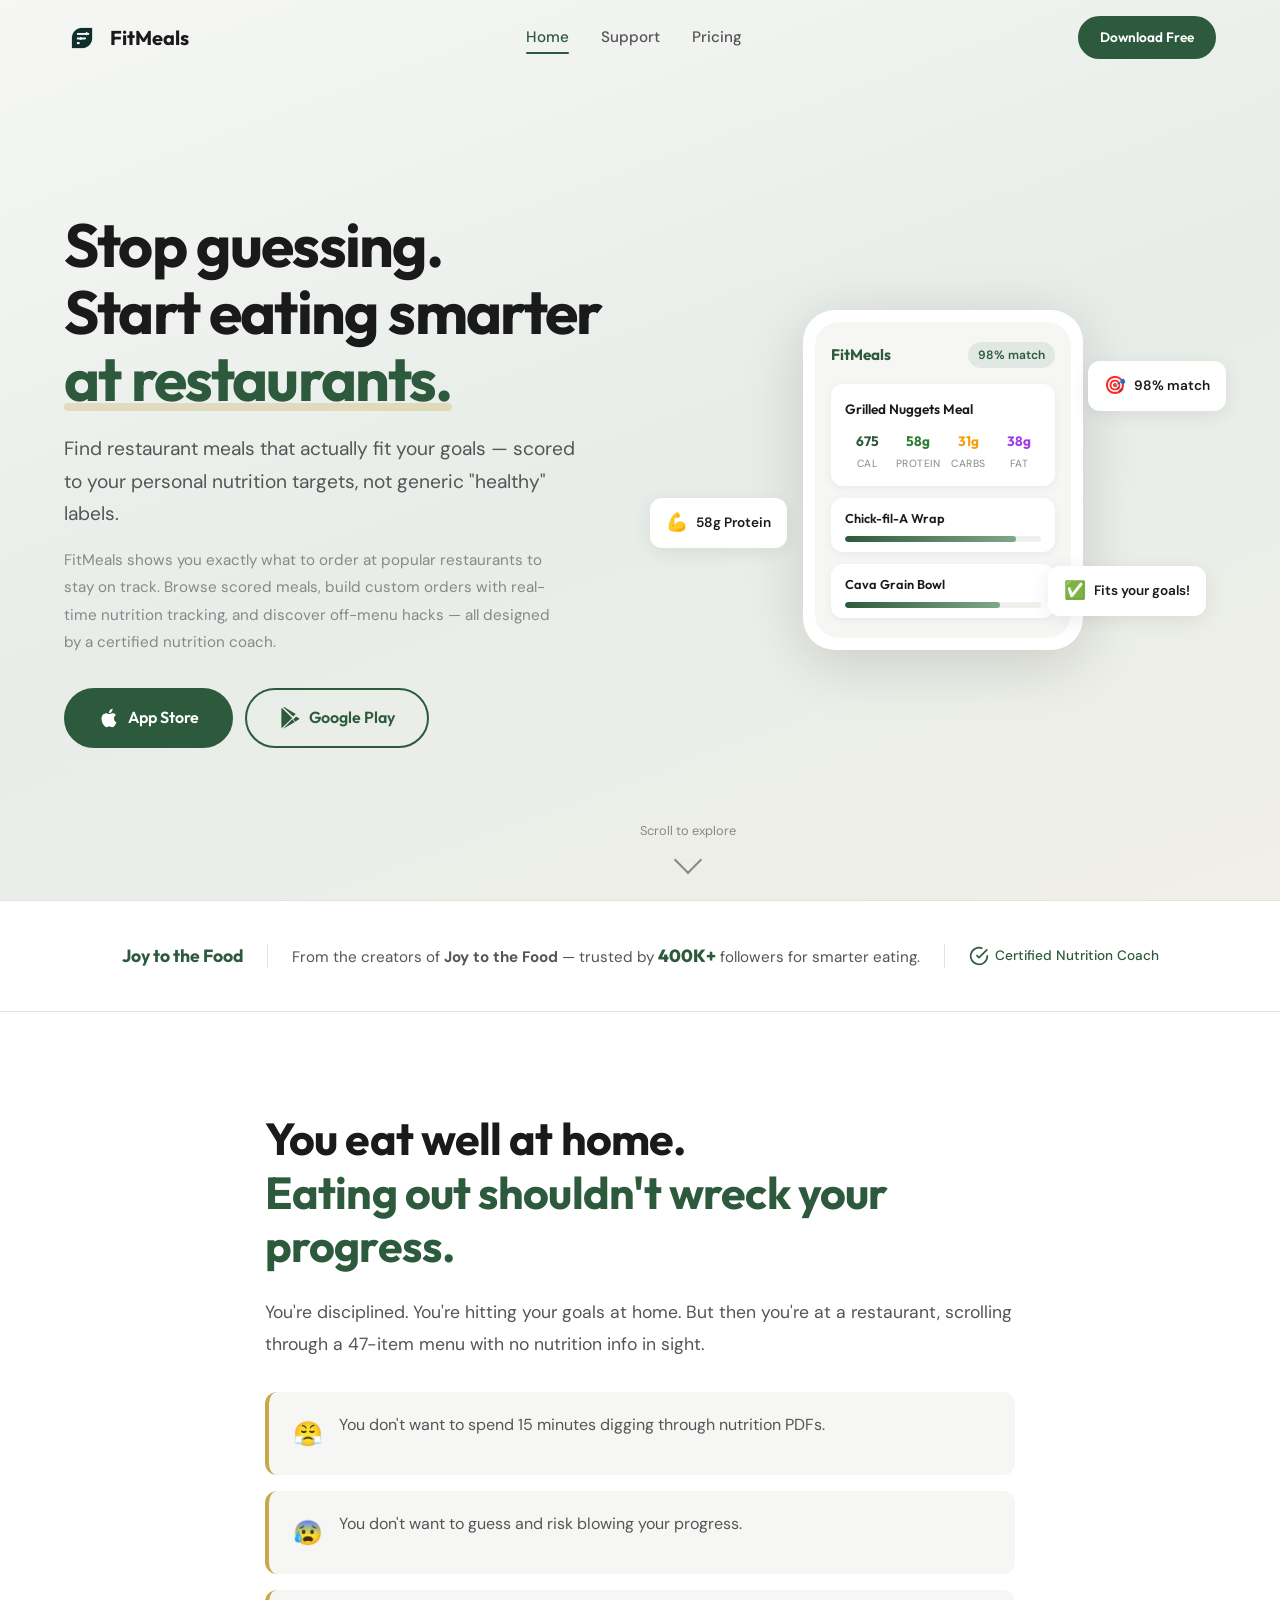
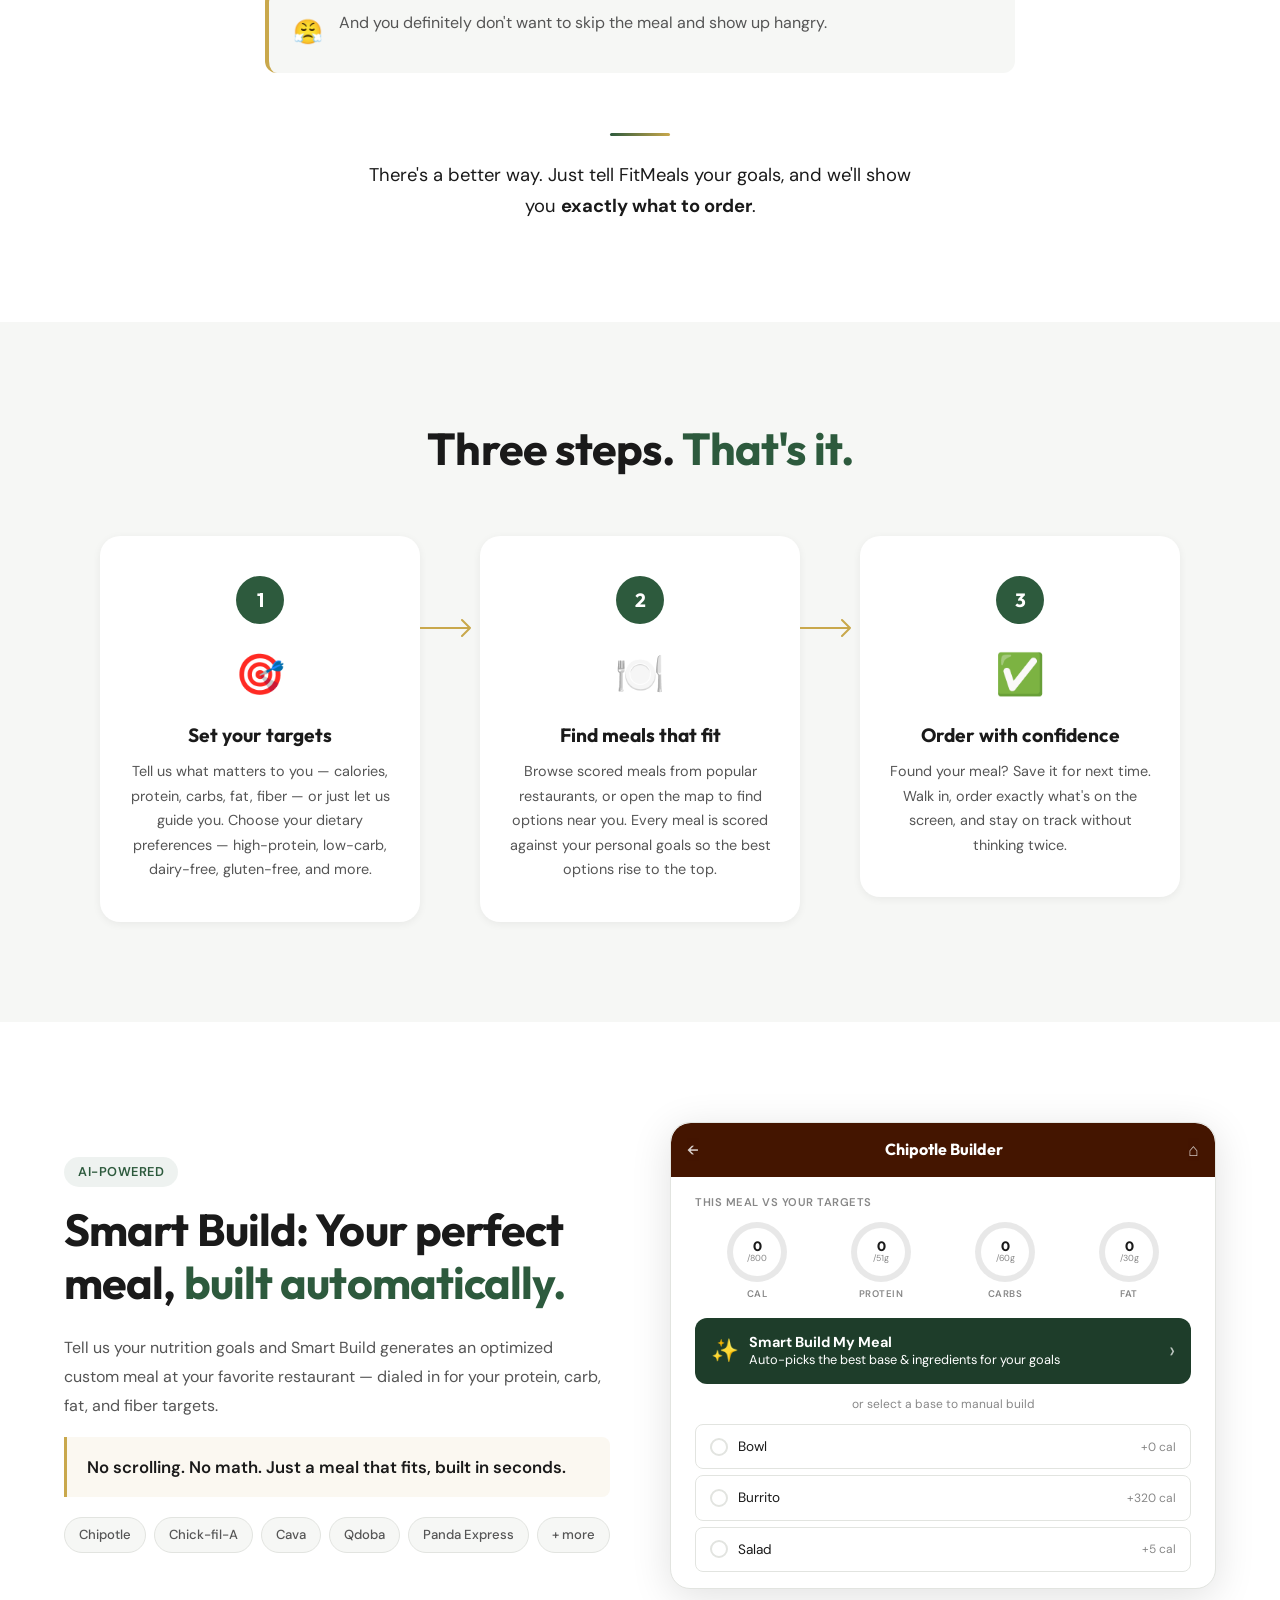
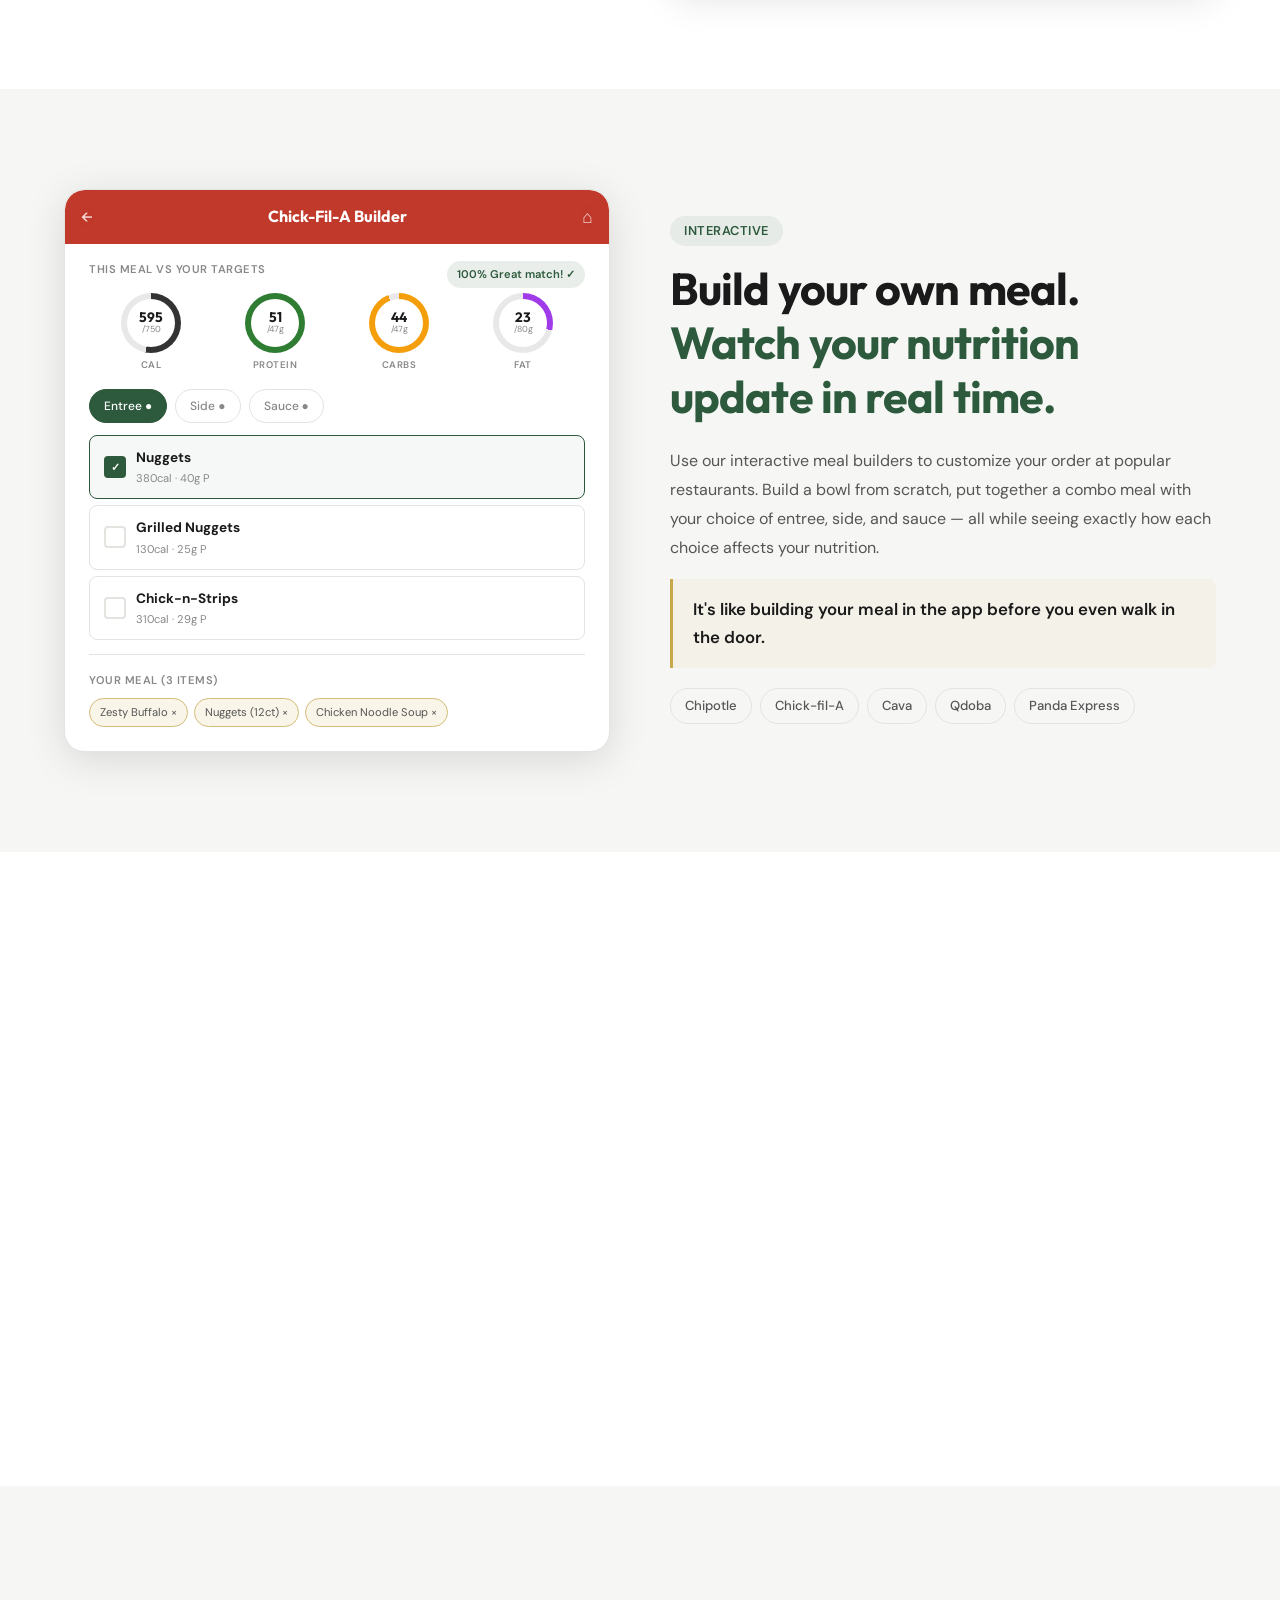
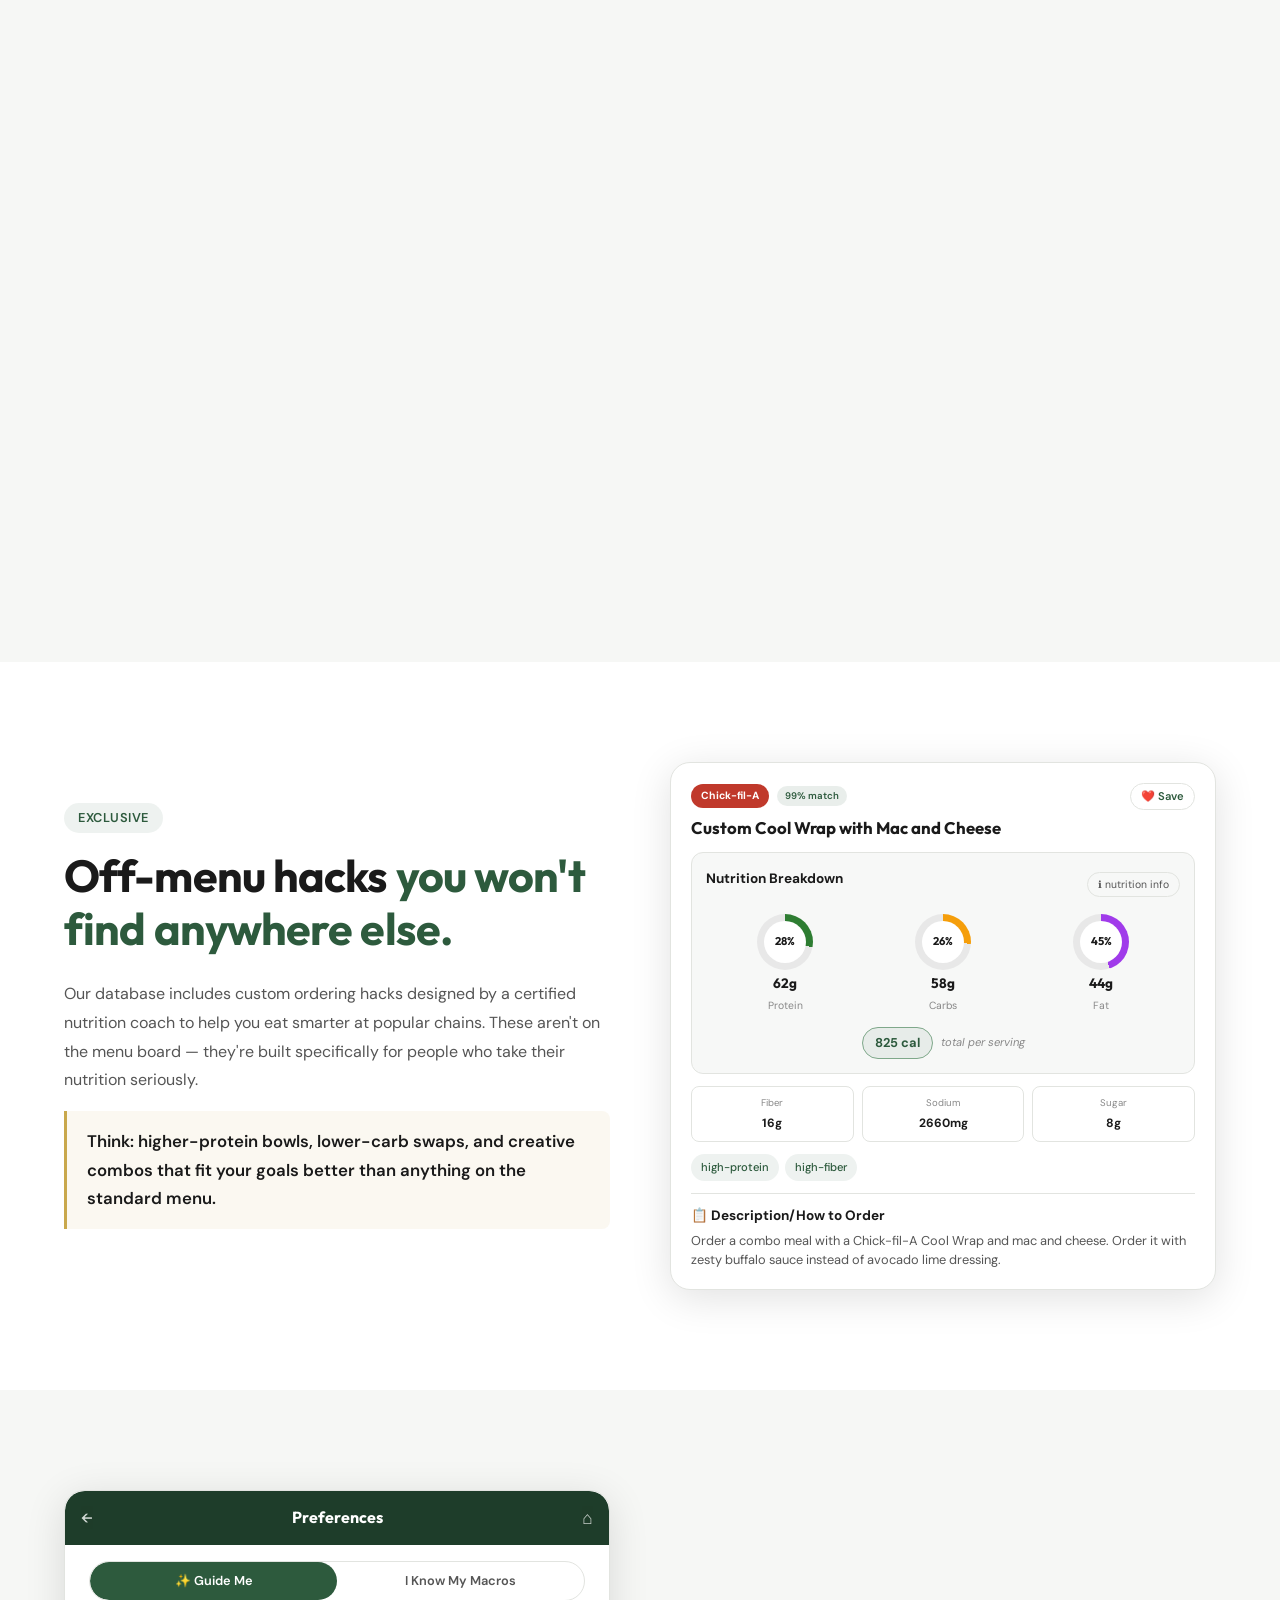
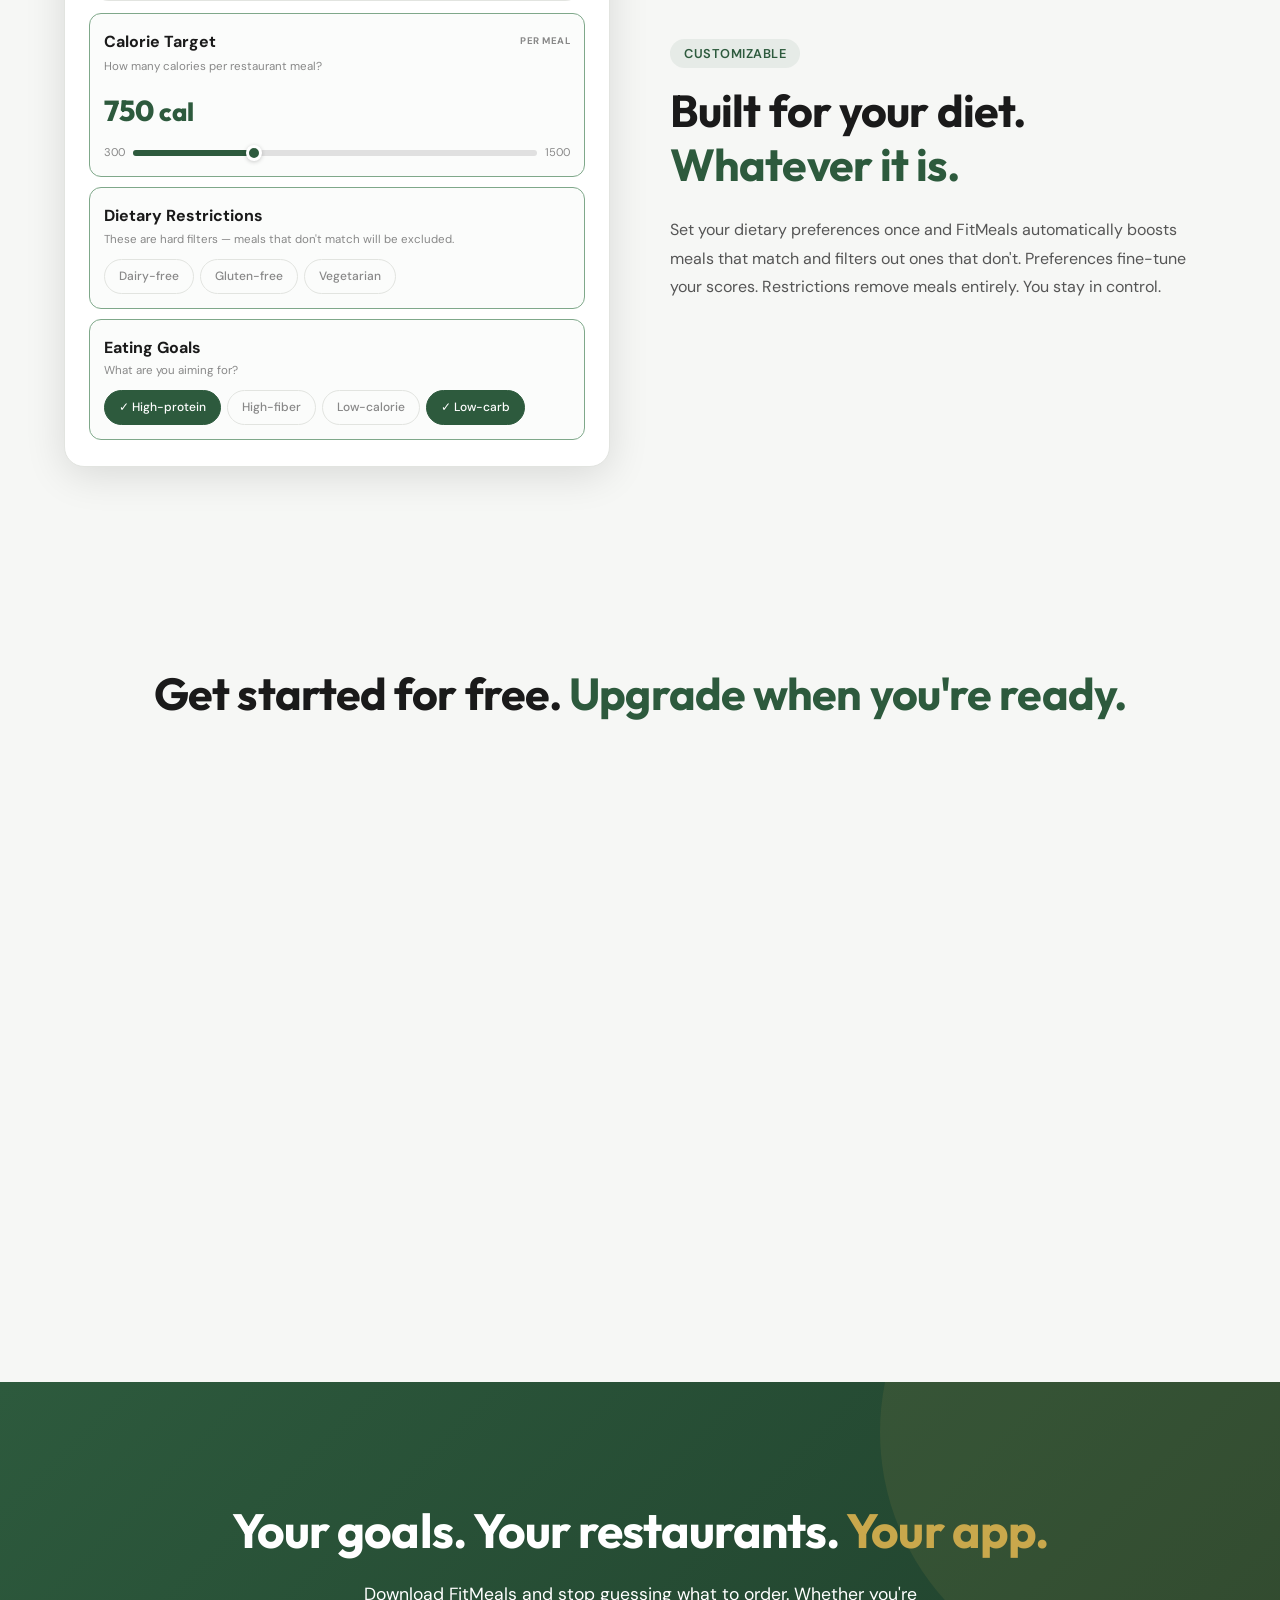
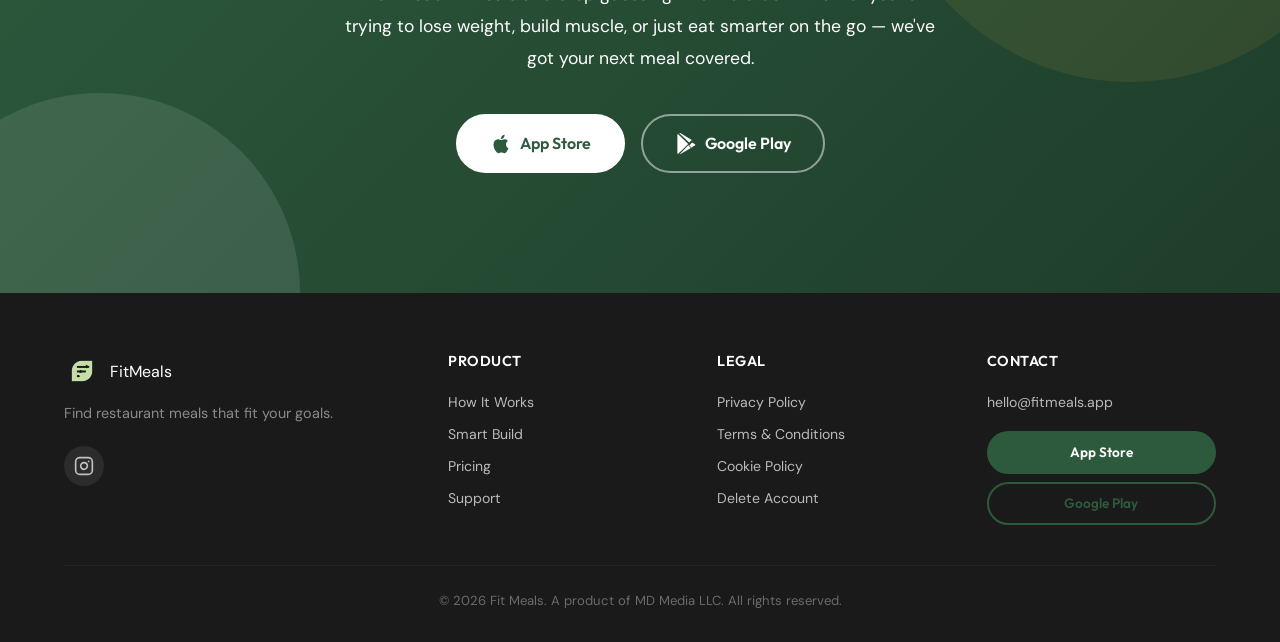
==== commit 53034fae: "Update contact email to hello@fitmeals.app Co-Authored-By: Claude Opus 4.6 (1M context) <noreply@ant" ====
--- a/index.html
+++ b/index.html
@@ -749,7 +749,7 @@
         </div>
         <div class="footer-links-group">
           <h4 class="footer-heading">Contact</h4>
-          <a href="mailto:dan@fitmeals.app" class="footer-link">dan@fitmeals.app</a>
+          <a href="mailto:hello@fitmeals.app" class="footer-link">hello@fitmeals.app</a>
           <div class="footer-download">
             <a href="https://apps.apple.com/us/app/fit-meals-restaurant-macros/id6757499139" class="btn btn--primary btn--sm">App Store</a>
             <a href="https://play.google.com/store/apps/details?id=com.mdmedia.fitmeals&hl=en_US" class="btn btn--outline btn--sm">Google Play</a>
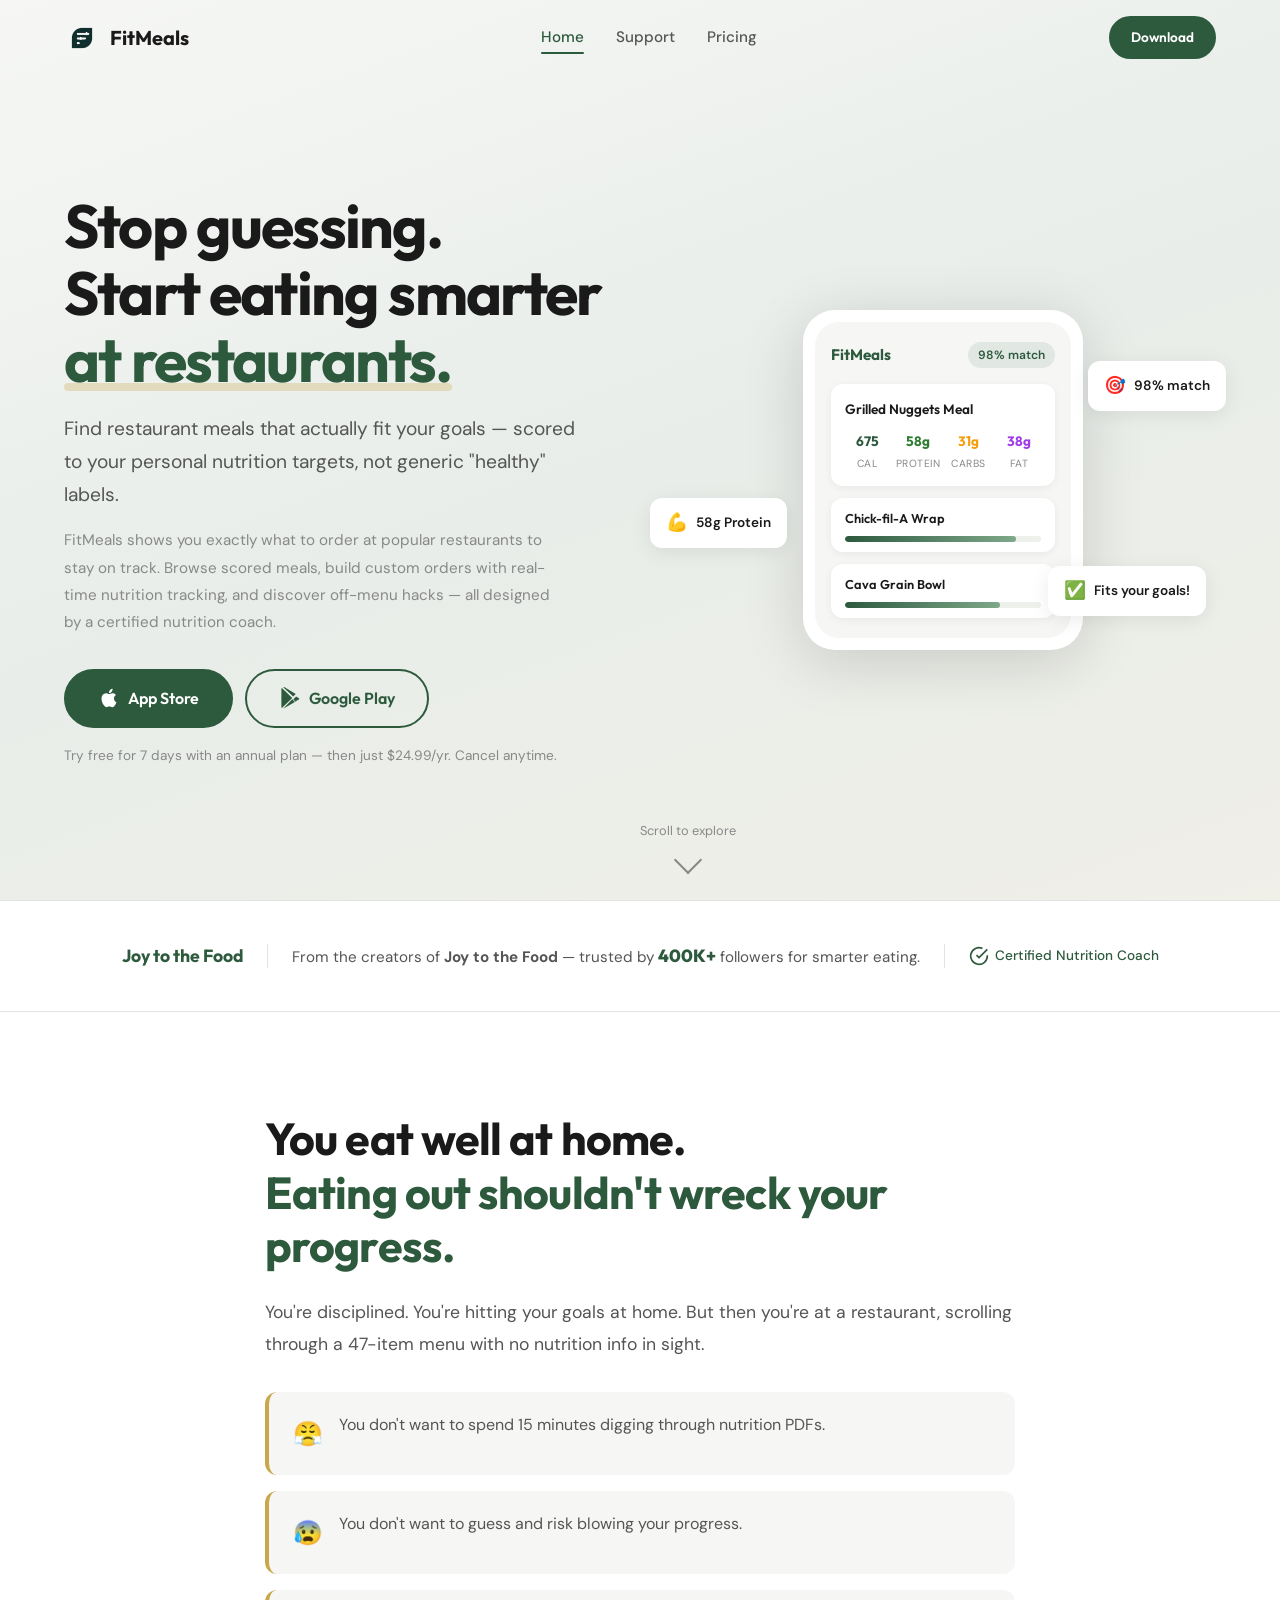
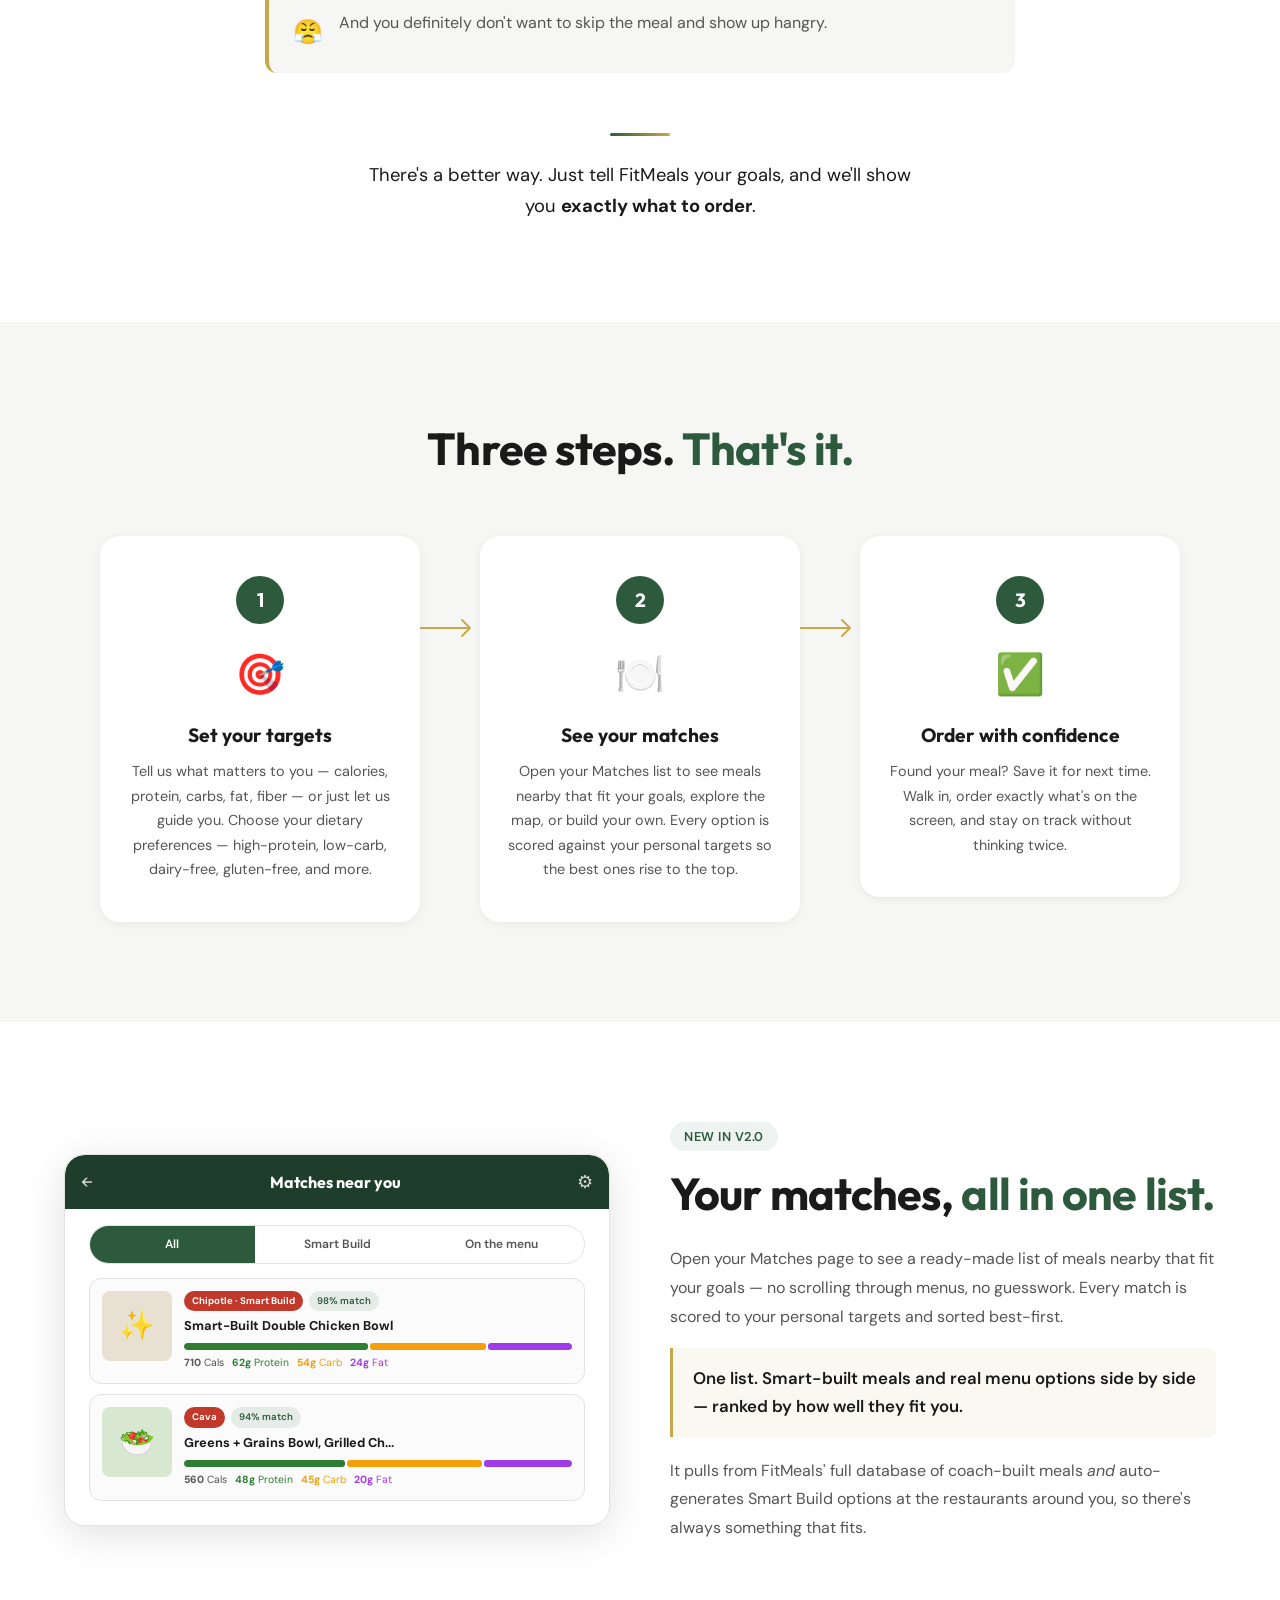
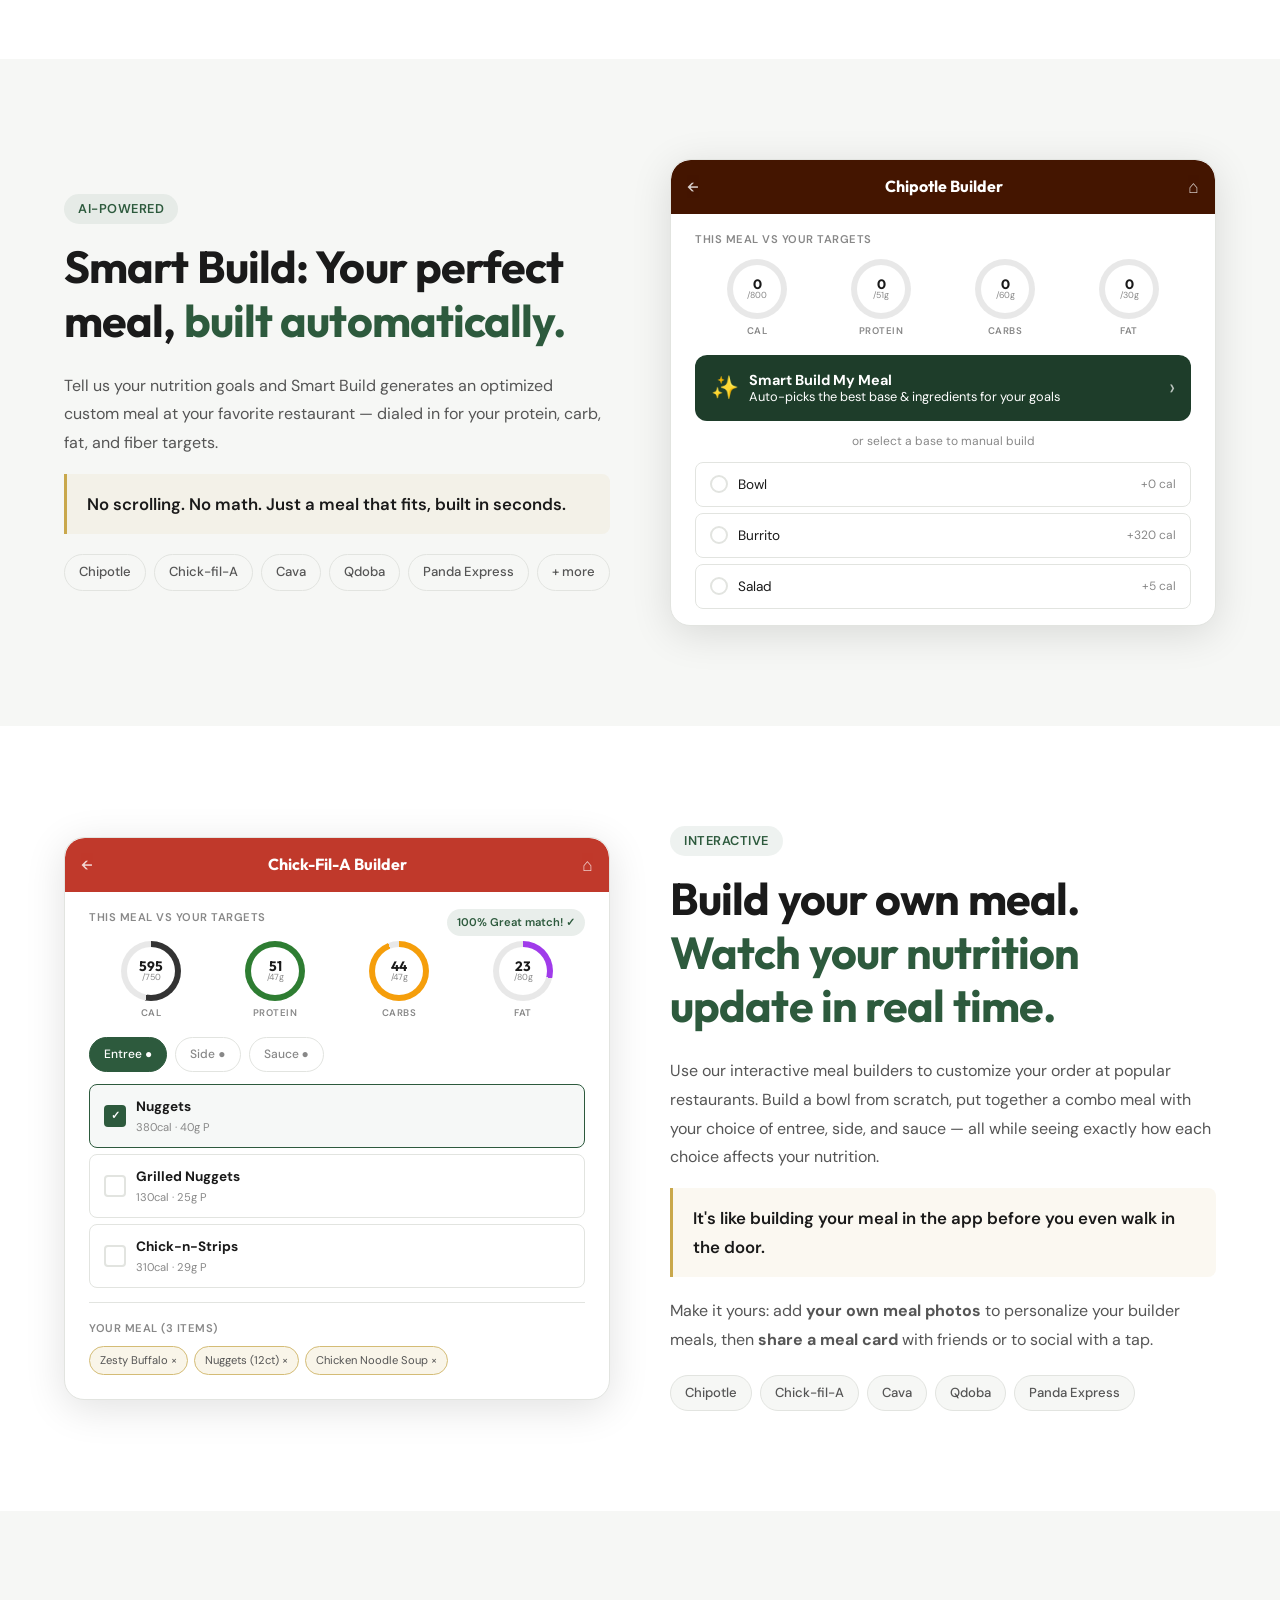
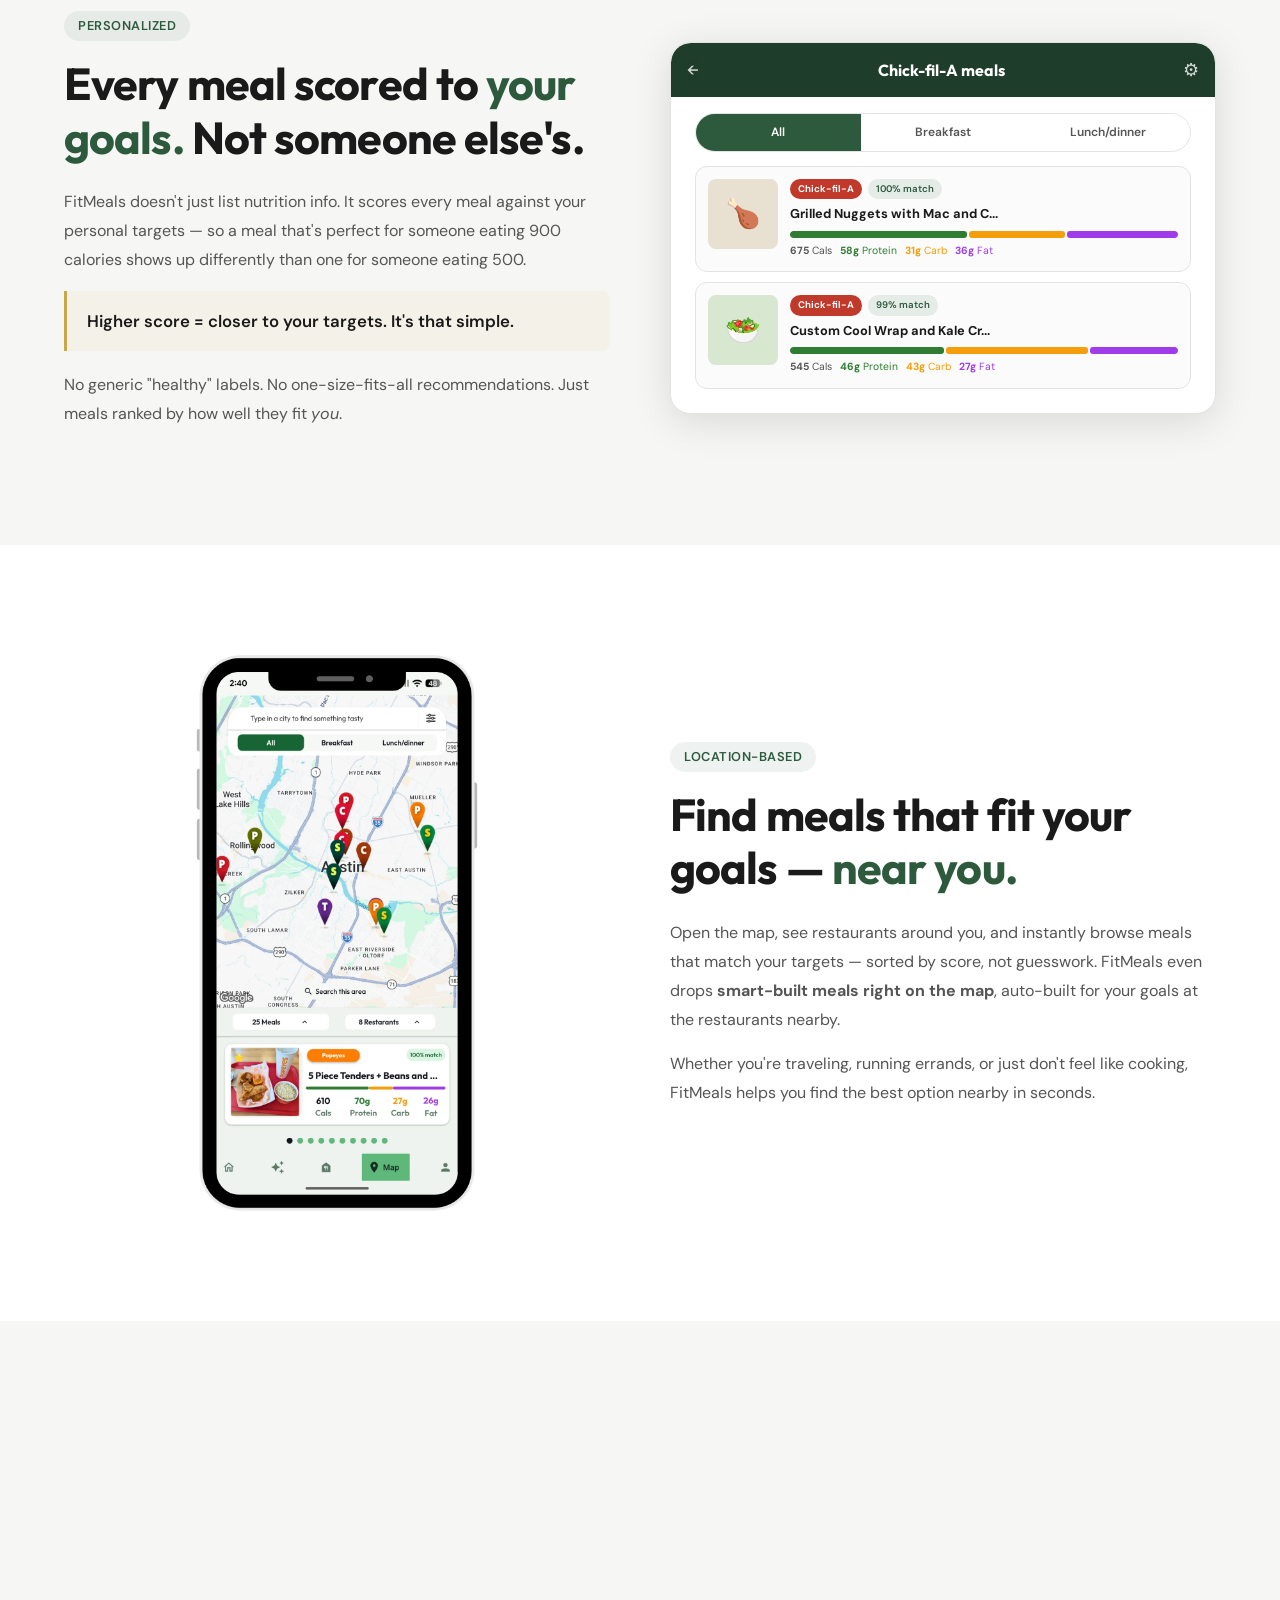
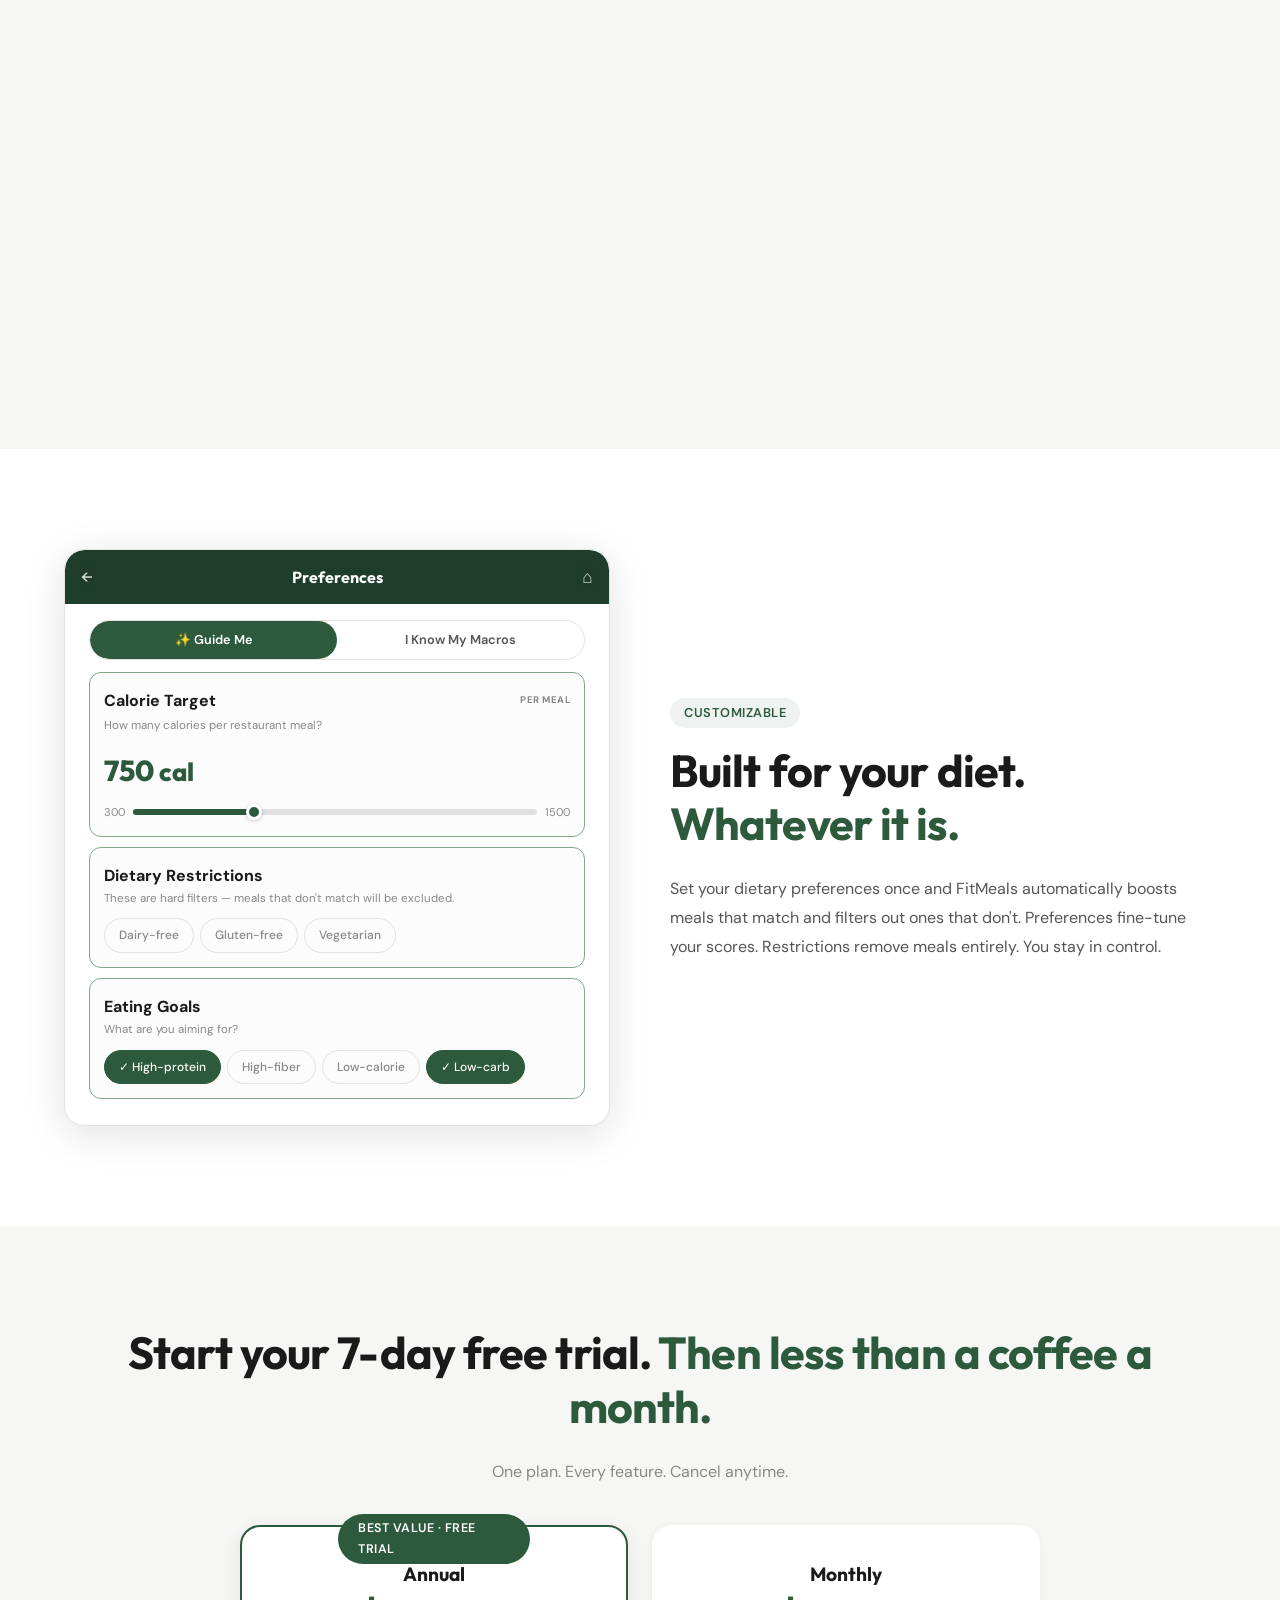
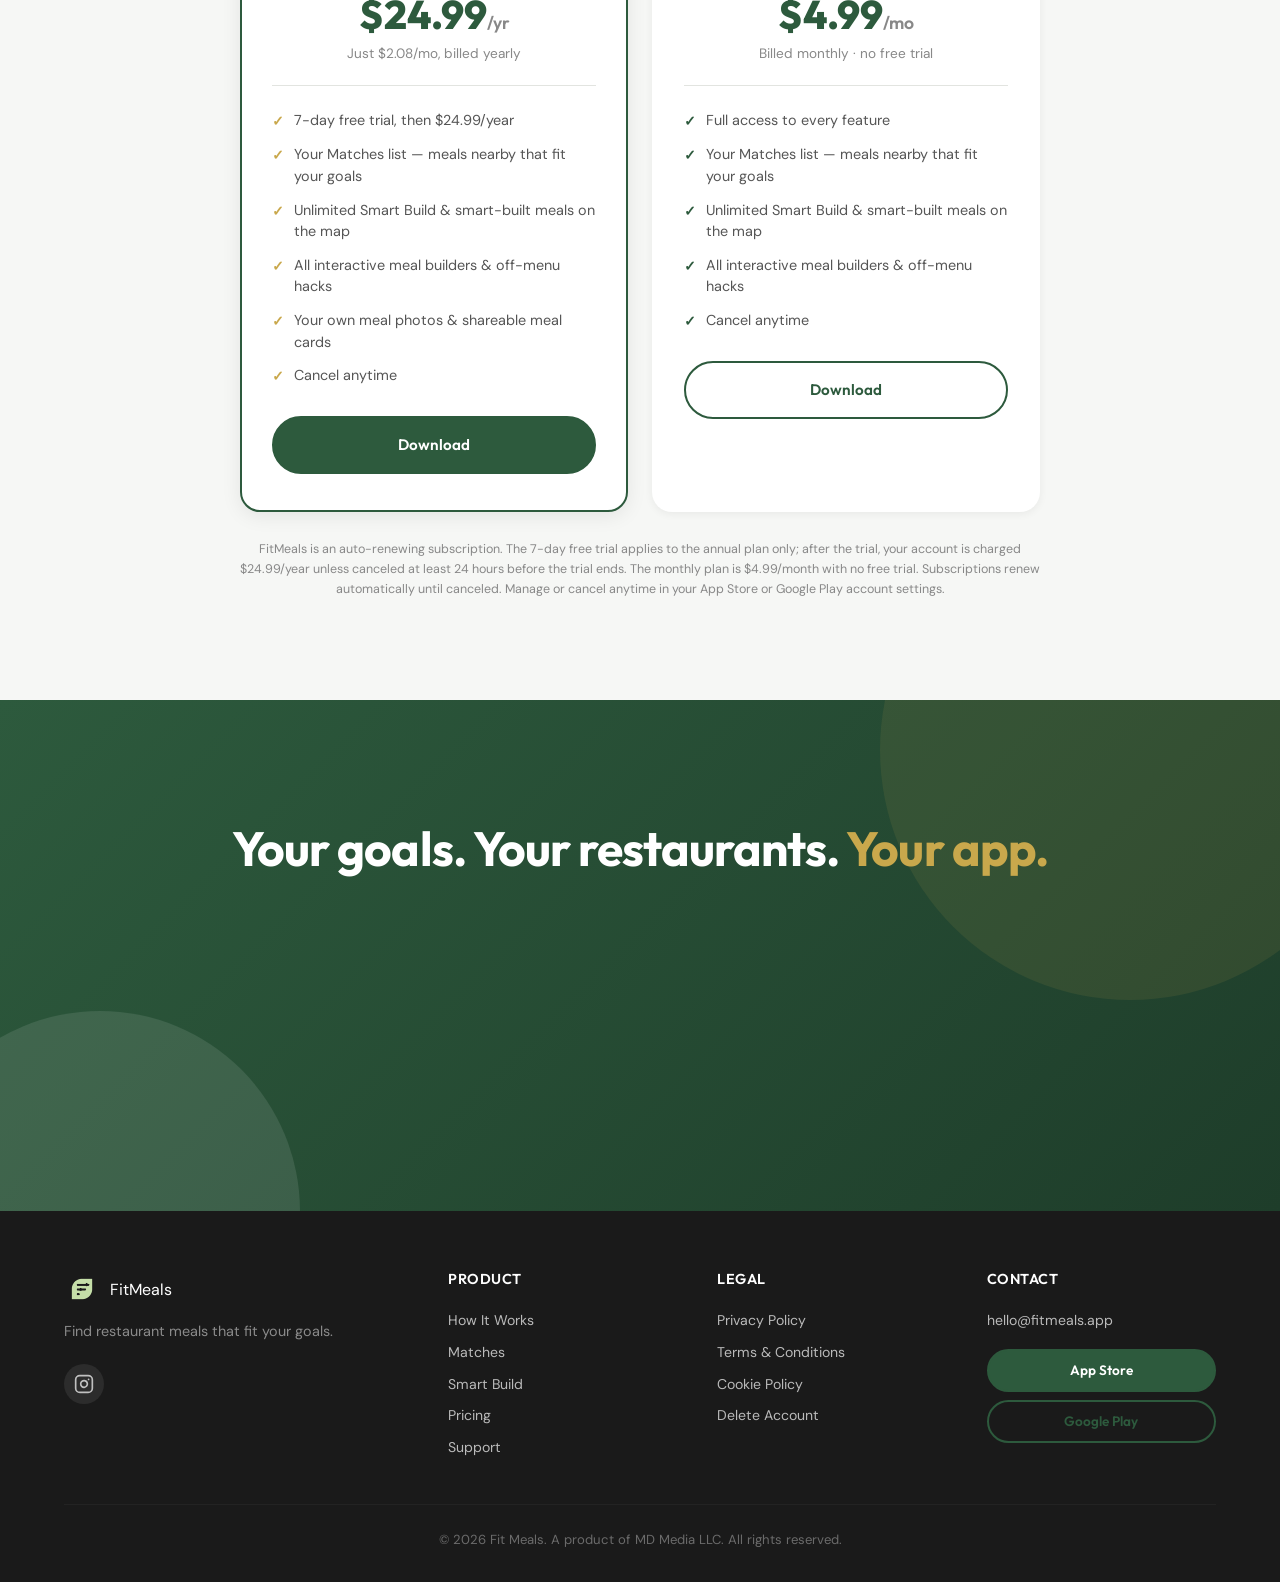
==== commit 39c02c87: "Update home page copy for v2.0 (paid model, Matches, new features) - Rewrite pricing: remove free ti" ====
--- a/index.html
+++ b/index.html
@@ -4,7 +4,7 @@
   <meta charset="UTF-8">
   <meta name="viewport" content="width=device-width, initial-scale=1.0">
   <title>FitMeals — Find Restaurant Meals That Fit Your Macros</title>
-  <meta name="description" content="FitMeals helps you find restaurant meals that fit your macros. Scored to your personal targets, not generic healthy labels. Download free on iOS and Android.">
+  <meta name="description" content="FitMeals helps you find restaurant meals that fit your macros. Scored to your personal targets, not generic healthy labels. Available on iOS and Android.">
   <meta property="og:title" content="FitMeals — Stop Guessing. Start Eating Smarter at Restaurants.">
   <meta property="og:description" content="Find restaurant meals that actually fit your goals — scored to your personal targets.">
   <meta property="og:type" content="website">
@@ -31,7 +31,7 @@
         <a href="/support.html" class="nav-link">Support</a>
         <a href="#pricing" class="nav-link">Pricing</a>
       </nav>
-      <a href="#download" class="nav-cta btn btn--primary btn--sm">Download Free</a>
+      <a href="#download" class="nav-cta btn btn--primary btn--sm">Download</a>
       <button class="mobile-toggle" id="mobileToggle" aria-label="Toggle menu">
         <span></span>
         <span></span>
@@ -71,6 +71,7 @@
               Google Play
             </a>
           </div>
+          <p class="hero-trial-note animate-on-load" data-delay="1000">Try free for 7 days with an annual plan — then just $24.99/yr. Cancel anytime.</p>
         </div>
         <div class="hero-visual animate-on-load" data-delay="500">
           <div class="hero-phone">
@@ -214,8 +215,8 @@
           <div class="step reveal-up" data-delay="200">
             <div class="step-number"><span>2</span></div>
             <div class="step-icon">🍽️</div>
-            <h3 class="step-title">Find meals that fit</h3>
-            <p class="step-body">Browse scored meals from popular restaurants, or open the map to find options near you. Every meal is scored against your personal goals so the best options rise to the top.</p>
+            <h3 class="step-title">See your matches</h3>
+            <p class="step-body">Open your Matches list to see meals nearby that fit your goals, explore the map, or build your own. Every option is scored against your personal targets so the best ones rise to the top.</p>
           </div>
           <div class="step-connector reveal-up" data-delay="300">
             <svg width="60" height="24" viewBox="0 0 60 24"><path d="M0 12h50m-8-8l8 8-8 8" fill="none" stroke="#C9A84C" stroke-width="2" stroke-linecap="round" stroke-linejoin="round"/></svg>
@@ -225,6 +226,85 @@
             <div class="step-icon">✅</div>
             <h3 class="step-title">Order with confidence</h3>
             <p class="step-body">Found your meal? Save it for next time. Walk in, order exactly what's on the screen, and stay on track without thinking twice.</p>
+          </div>
+        </div>
+      </div>
+    </section>
+
+    <!-- SECTION 4.5: Matches Near You -->
+    <section class="feature feature--matches feature--reverse" id="matches">
+      <div class="container feature-grid">
+        <div class="feature-content reveal-right">
+          <div class="feature-label">New in v2.0</div>
+          <h2 class="section-heading">
+            Your matches, <span class="text-accent">all in one list.</span>
+          </h2>
+          <p class="feature-body">
+            Open your Matches page to see a ready-made list of meals nearby that fit your goals — no scrolling through menus, no guesswork. Every match is scored to your personal targets and sorted best-first.
+          </p>
+          <p class="feature-highlight">
+            One list. Smart-built meals and real menu options side by side — ranked by how well they fit you.
+          </p>
+          <p class="feature-body">
+            It pulls from FitMeals' full database of coach-built meals <em>and</em> auto-generates Smart Build options at the restaurants around you, so there's always something that fits.
+          </p>
+        </div>
+        <div class="feature-visual reveal-left">
+          <div class="feature-mockup feature-mockup--scoring">
+            <div class="mockup-header-bar">
+              <span class="mockup-back-arrow">←</span>
+              <span class="mockup-header-title">Matches near you</span>
+              <span class="mockup-home-icon">⚙</span>
+            </div>
+            <div class="scr-tabs">
+              <span class="scr-tab scr-tab--active">All</span>
+              <span class="scr-tab">Smart Build</span>
+              <span class="scr-tab">On the menu</span>
+            </div>
+            <div class="scr-meal-cards">
+              <div class="scr-meal-card">
+                <div class="scr-meal-img" style="background: #e8e0d0">✨</div>
+                <div class="scr-meal-info">
+                  <div class="scr-meal-top">
+                    <span class="scr-restaurant-tag">Chipotle · Smart Build</span>
+                    <span class="scr-match">98% match</span>
+                  </div>
+                  <strong class="scr-meal-name">Smart-Built Double Chicken Bowl</strong>
+                  <div class="scr-segmented-bar">
+                    <div class="scr-seg scr-seg--protein" style="width:48%"></div>
+                    <div class="scr-seg scr-seg--carb" style="width:30%"></div>
+                    <div class="scr-seg scr-seg--fat" style="width:22%"></div>
+                  </div>
+                  <div class="scr-macro-nums">
+                    <span><strong>710</strong> Cals</span>
+                    <span style="color:#2e7d32"><strong>62g</strong> Protein</span>
+                    <span style="color:#f59e0b"><strong>54g</strong> Carb</span>
+                    <span style="color:#a03bea"><strong>24g</strong> Fat</span>
+                  </div>
+                </div>
+              </div>
+              <div class="scr-meal-card">
+                <div class="scr-meal-img" style="background: #d8e8d0">🥗</div>
+                <div class="scr-meal-info">
+                  <div class="scr-meal-top">
+                    <span class="scr-restaurant-tag">Cava</span>
+                    <span class="scr-match">94% match</span>
+                  </div>
+                  <strong class="scr-meal-name">Greens + Grains Bowl, Grilled Ch...</strong>
+                  <div class="scr-segmented-bar">
+                    <div class="scr-seg scr-seg--protein" style="width:42%"></div>
+                    <div class="scr-seg scr-seg--carb" style="width:35%"></div>
+                    <div class="scr-seg scr-seg--fat" style="width:23%"></div>
+                  </div>
+                  <div class="scr-macro-nums">
+                    <span><strong>560</strong> Cals</span>
+                    <span style="color:#2e7d32"><strong>48g</strong> Protein</span>
+                    <span style="color:#f59e0b"><strong>45g</strong> Carb</span>
+                    <span style="color:#a03bea"><strong>20g</strong> Fat</span>
+                  </div>
+                </div>
+              </div>
+            </div>
           </div>
         </div>
       </div>
@@ -324,6 +404,9 @@
           <p class="feature-highlight">
             It's like building your meal in the app before you even walk in the door.
           </p>
+          <p class="feature-body">
+            Make it yours: add <strong>your own meal photos</strong> to personalize your builder meals, then <strong>share a meal card</strong> with friends or to social with a tap.
+          </p>
           <div class="feature-restaurants">
             <span class="restaurant-tag">Chipotle</span>
             <span class="restaurant-tag">Chick-fil-A</span>
@@ -502,7 +585,7 @@
             Find meals that fit your goals — <span class="text-accent">near you.</span>
           </h2>
           <p class="feature-body">
-            Open the map, see restaurants around you, and instantly browse meals that match your targets — sorted by score, not guesswork.
+            Open the map, see restaurants around you, and instantly browse meals that match your targets — sorted by score, not guesswork. FitMeals even drops <strong>smart-built meals right on the map</strong>, auto-built for your goals at the restaurants nearby.
           </p>
           <p class="feature-body">
             Whether you're traveling, running errands, or just don't feel like cooking, FitMeals helps you find the best option nearby in seconds.
@@ -652,41 +735,46 @@
     <section class="pricing" id="pricing">
       <div class="container">
         <h2 class="section-heading text-center reveal-up">
-          Get started for free. <span class="text-accent">Upgrade when you're ready.</span>
+          Start your 7-day free trial. <span class="text-accent">Then less than a coffee a month.</span>
         </h2>
+        <p class="pricing-intro text-center reveal-up">One plan. Every feature. Cancel anytime.</p>
         <div class="pricing-cards">
-          <div class="pricing-card reveal-up" data-delay="0">
+          <div class="pricing-card pricing-card--premium reveal-up" data-delay="0">
+            <div class="pricing-popular">Best Value · Free Trial</div>
             <div class="pricing-card-header">
-              <h3 class="pricing-tier">Free</h3>
-              <div class="pricing-price">$0</div>
-              <p class="pricing-desc">Everything you need to start</p>
+              <h3 class="pricing-tier">Annual</h3>
+              <div class="pricing-price">$24.99<span class="pricing-price-suffix">/yr</span></div>
+              <p class="pricing-desc">Just $2.08/mo, billed yearly</p>
             </div>
             <ul class="pricing-features">
-              <li><span class="check">✓</span> Set your nutrition targets and dietary preferences</li>
-              <li><span class="check">✓</span> Browse scored meals from popular restaurants</li>
-              <li><span class="check">✓</span> Save your favorite meals for quick access</li>
-              <li><span class="check--limited">○</span> Limited map searches</li>
-              <li><span class="check--limited">○</span> Limited Smart Build uses</li>
+              <li><span class="check check--gold">✓</span> 7-day free trial, then $24.99/year</li>
+              <li><span class="check check--gold">✓</span> Your Matches list — meals nearby that fit your goals</li>
+              <li><span class="check check--gold">✓</span> Unlimited Smart Build &amp; smart-built meals on the map</li>
+              <li><span class="check check--gold">✓</span> All interactive meal builders &amp; off-menu hacks</li>
+              <li><span class="check check--gold">✓</span> Your own meal photos &amp; shareable meal cards</li>
+              <li><span class="check check--gold">✓</span> Cancel anytime</li>
             </ul>
-            <a href="#download" class="btn btn--outline btn--full">Start Free</a>
-          </div>
-          <div class="pricing-card pricing-card--premium reveal-up" data-delay="200">
-            <div class="pricing-popular">Most Popular</div>
+            <a href="#download" class="btn btn--primary btn--full">Download</a>
+          </div>
+          <div class="pricing-card reveal-up" data-delay="200">
             <div class="pricing-card-header">
-              <h3 class="pricing-tier">Premium</h3>
-              <div class="pricing-price">Pro</div>
-              <p class="pricing-desc">Unlock the full experience</p>
+              <h3 class="pricing-tier">Monthly</h3>
+              <div class="pricing-price">$4.99<span class="pricing-price-suffix">/mo</span></div>
+              <p class="pricing-desc">Billed monthly · no free trial</p>
             </div>
             <ul class="pricing-features">
-              <li><span class="check">✓</span> Everything in Free, plus:</li>
-              <li><span class="check check--gold">✓</span> Unlimited map-based restaurant search</li>
-              <li><span class="check check--gold">✓</span> Unlimited Smart Build meal generation</li>
-              <li><span class="check check--gold">✓</span> Full access to off-menu custom meal hacks</li>
-              <li><span class="check check--gold">✓</span> Access to all interactive meal builders</li>
+              <li><span class="check">✓</span> Full access to every feature</li>
+              <li><span class="check">✓</span> Your Matches list — meals nearby that fit your goals</li>
+              <li><span class="check">✓</span> Unlimited Smart Build &amp; smart-built meals on the map</li>
+              <li><span class="check">✓</span> All interactive meal builders &amp; off-menu hacks</li>
+              <li><span class="check">✓</span> Cancel anytime</li>
             </ul>
-            <a href="#download" class="btn btn--primary btn--full">Go Premium</a>
-          </div>
-        </div>
+            <a href="#download" class="btn btn--outline btn--full">Download</a>
+          </div>
+        </div>
+        <p class="pricing-terms">
+          FitMeals is an auto-renewing subscription. The 7-day free trial applies to the annual plan only; after the trial, your account is charged $24.99/year unless canceled at least 24 hours before the trial ends. The monthly plan is $4.99/month with no free trial. Subscriptions renew automatically until canceled. Manage or cancel anytime in your App Store or Google Play account settings.
+        </p>
       </div>
     </section>
 
@@ -736,6 +824,7 @@
         <div class="footer-links-group">
           <h4 class="footer-heading">Product</h4>
           <a href="/#howItWorks" class="footer-link">How It Works</a>
+          <a href="/#matches" class="footer-link">Matches</a>
           <a href="/#smartBuild" class="footer-link">Smart Build</a>
           <a href="/#pricing" class="footer-link">Pricing</a>
           <a href="/support.html" class="footer-link">Support</a>
--- a/css/styles.css
+++ b/css/styles.css
@@ -429,6 +429,12 @@
   flex-wrap: wrap;
 }
 
+.hero-trial-note {
+  margin-top: 16px;
+  font-size: 0.85rem;
+  color: var(--color-text-muted);
+}
+
 .hero-scroll-indicator {
   position: absolute;
   bottom: 30px;
@@ -2084,12 +2090,33 @@
   background: var(--color-bg);
 }
 
+.pricing-intro {
+  font-size: 1rem;
+  color: var(--color-text-muted);
+  margin-top: 12px;
+}
+
 .pricing-cards {
   display: grid;
   grid-template-columns: 1fr 1fr;
   gap: 24px;
   max-width: 800px;
-  margin: 50px auto 0;
+  margin: 40px auto 0;
+}
+
+.pricing-price-suffix {
+  font-size: 1.1rem;
+  font-weight: 600;
+  color: var(--color-text-muted);
+}
+
+.pricing-terms {
+  max-width: 800px;
+  margin: 28px auto 0;
+  font-size: 0.78rem;
+  line-height: 1.6;
+  color: var(--color-text-muted);
+  text-align: center;
 }
 
 .pricing-card {
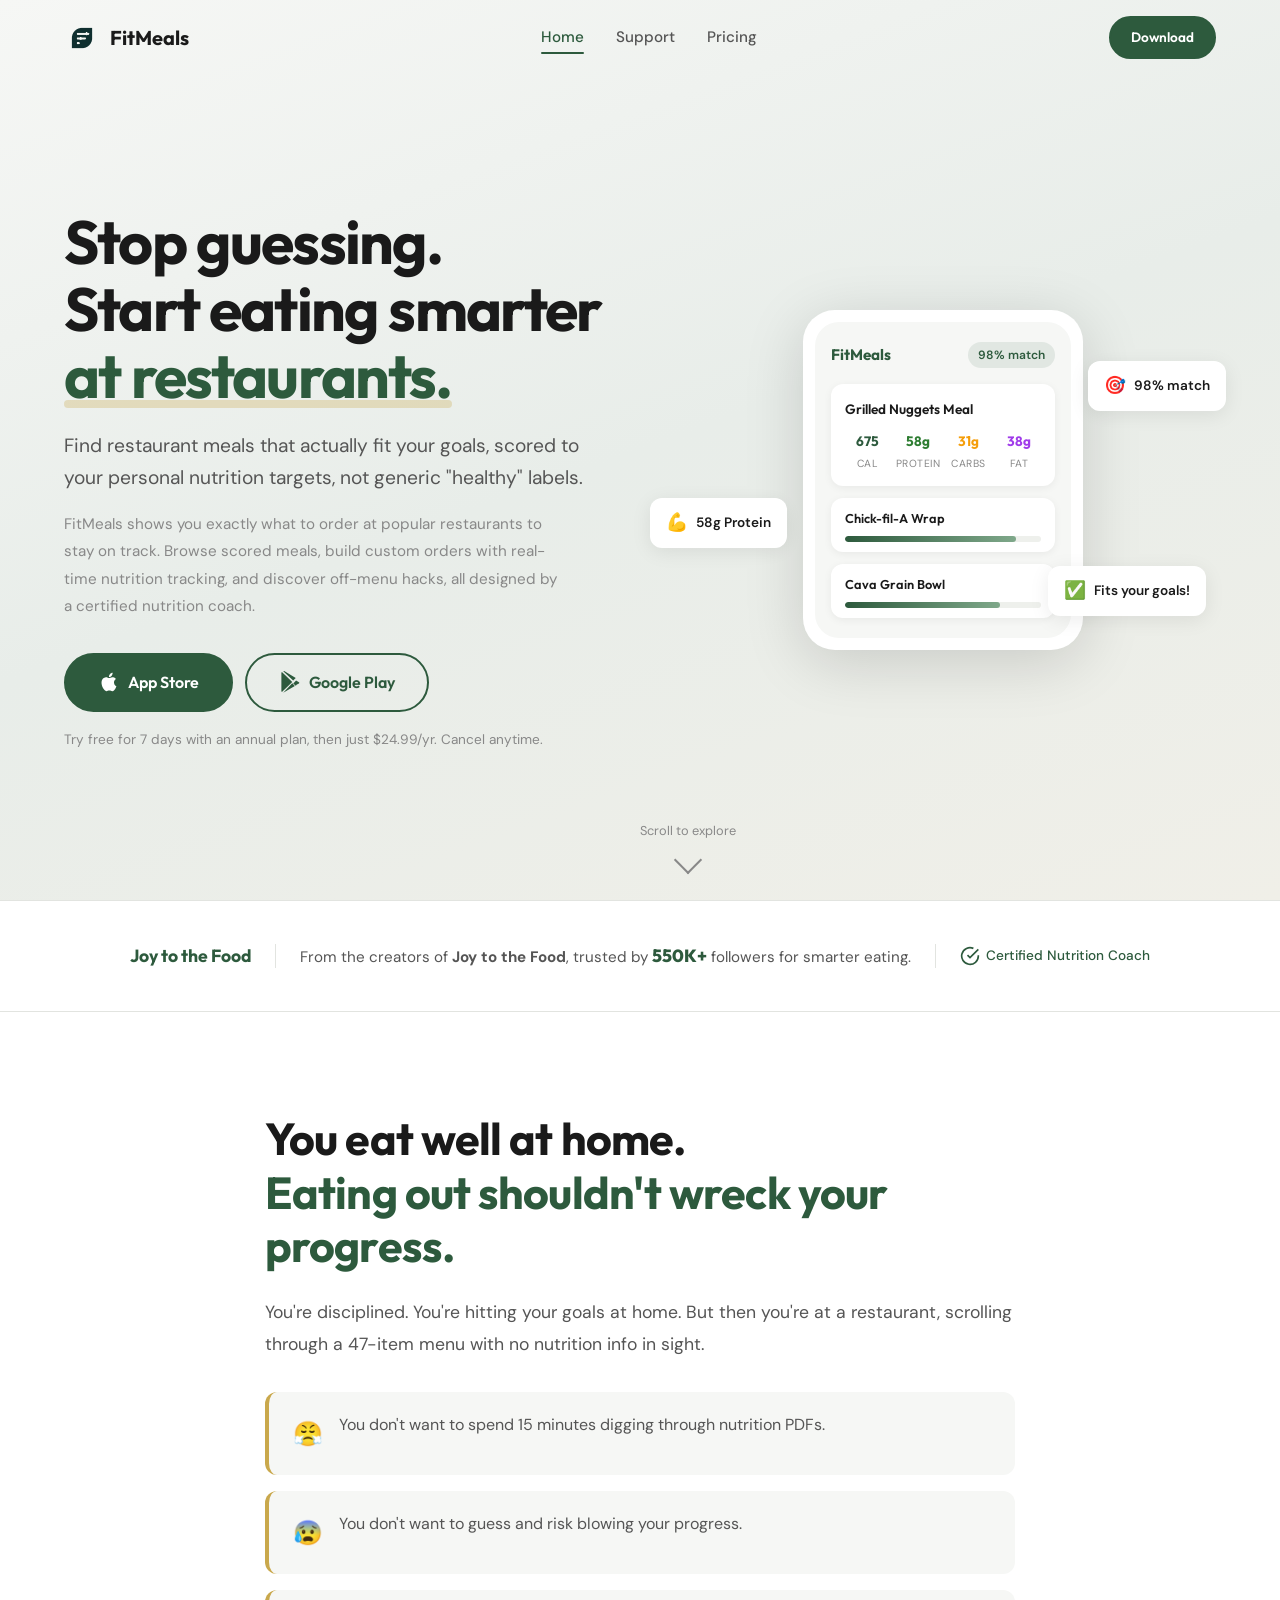
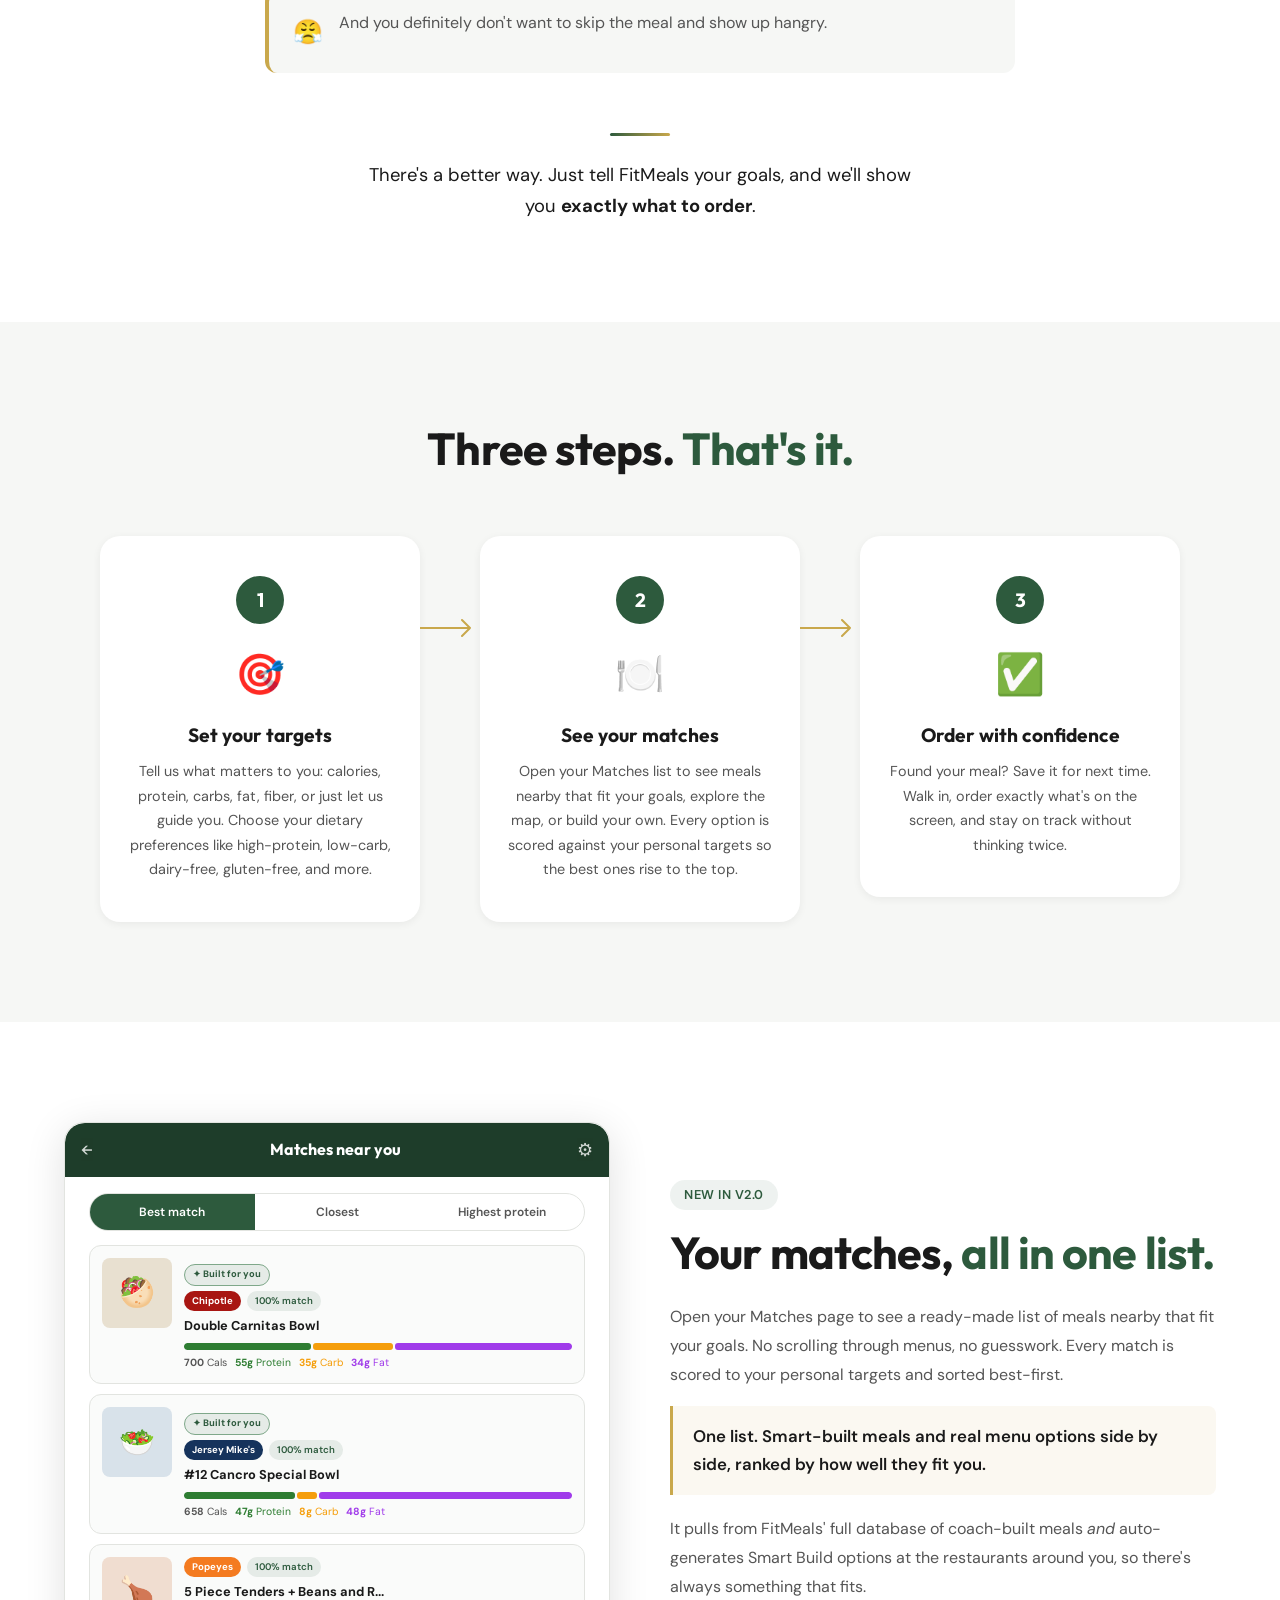
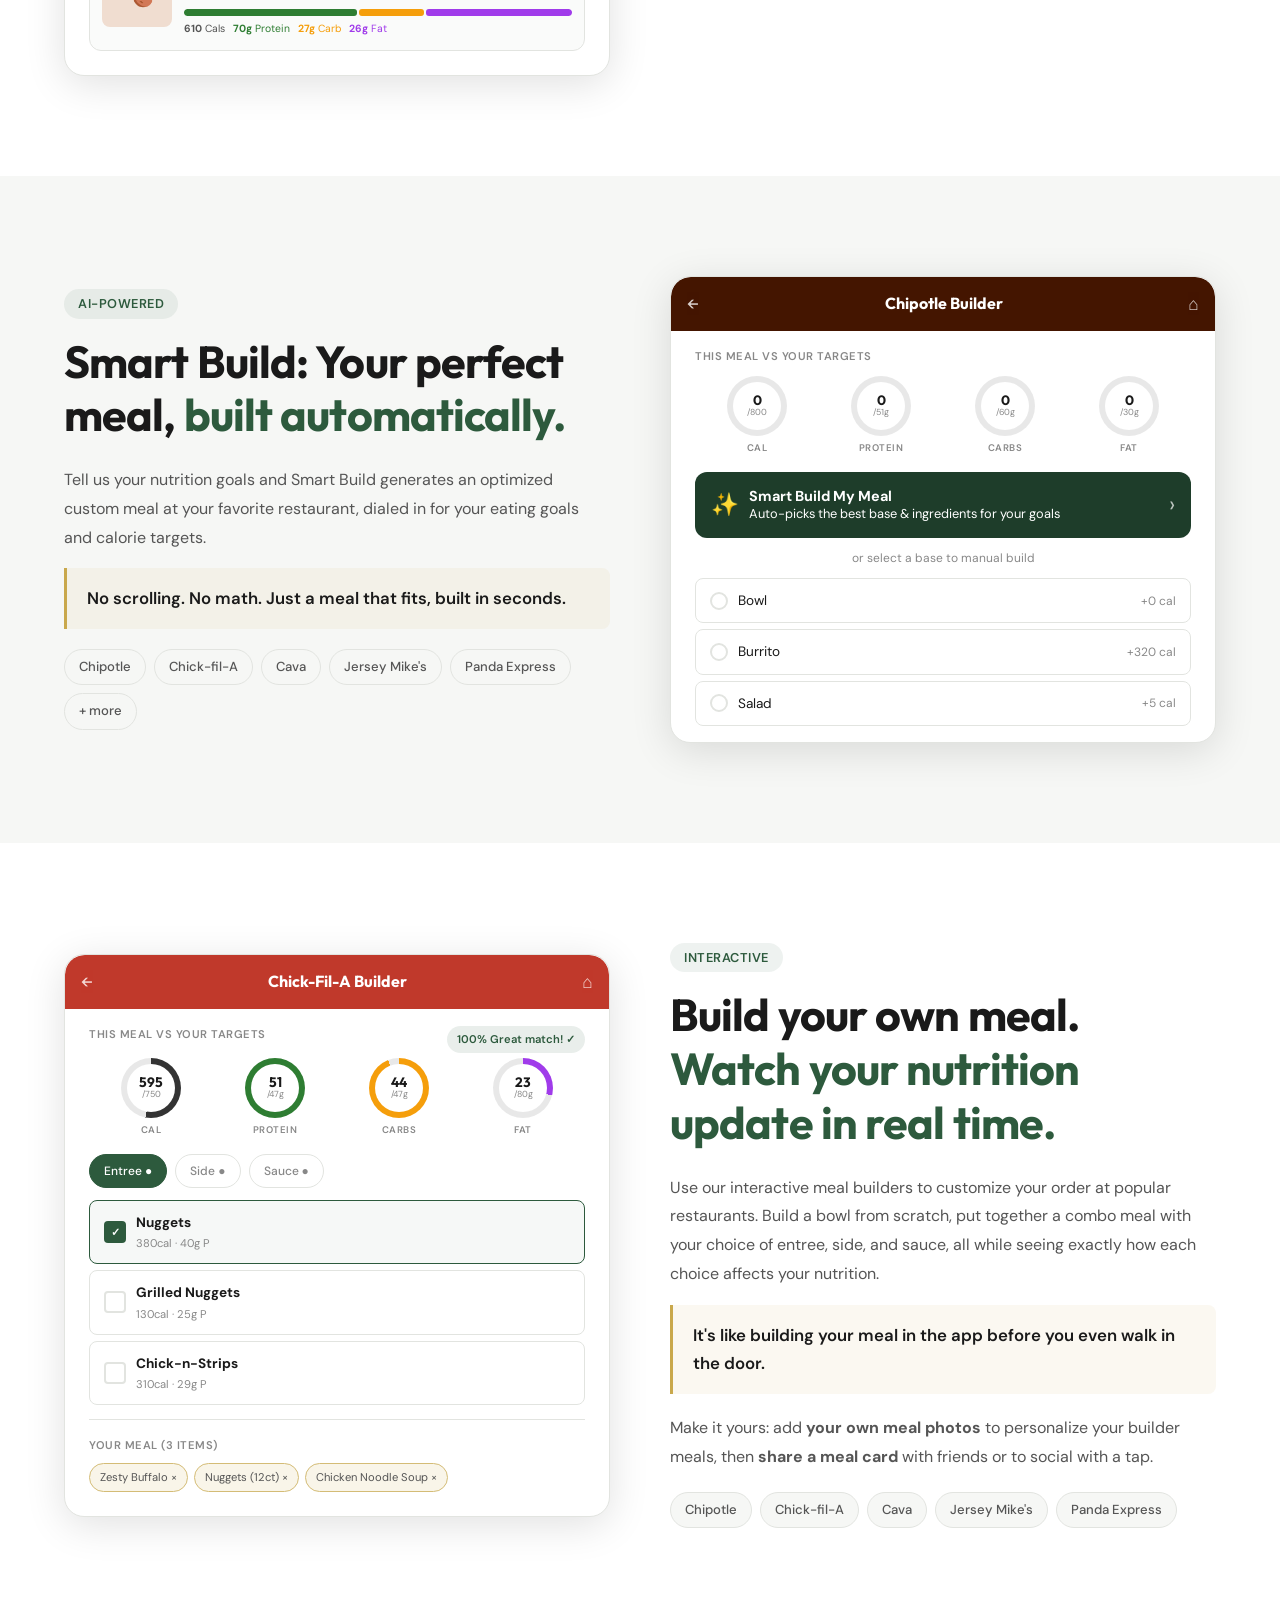
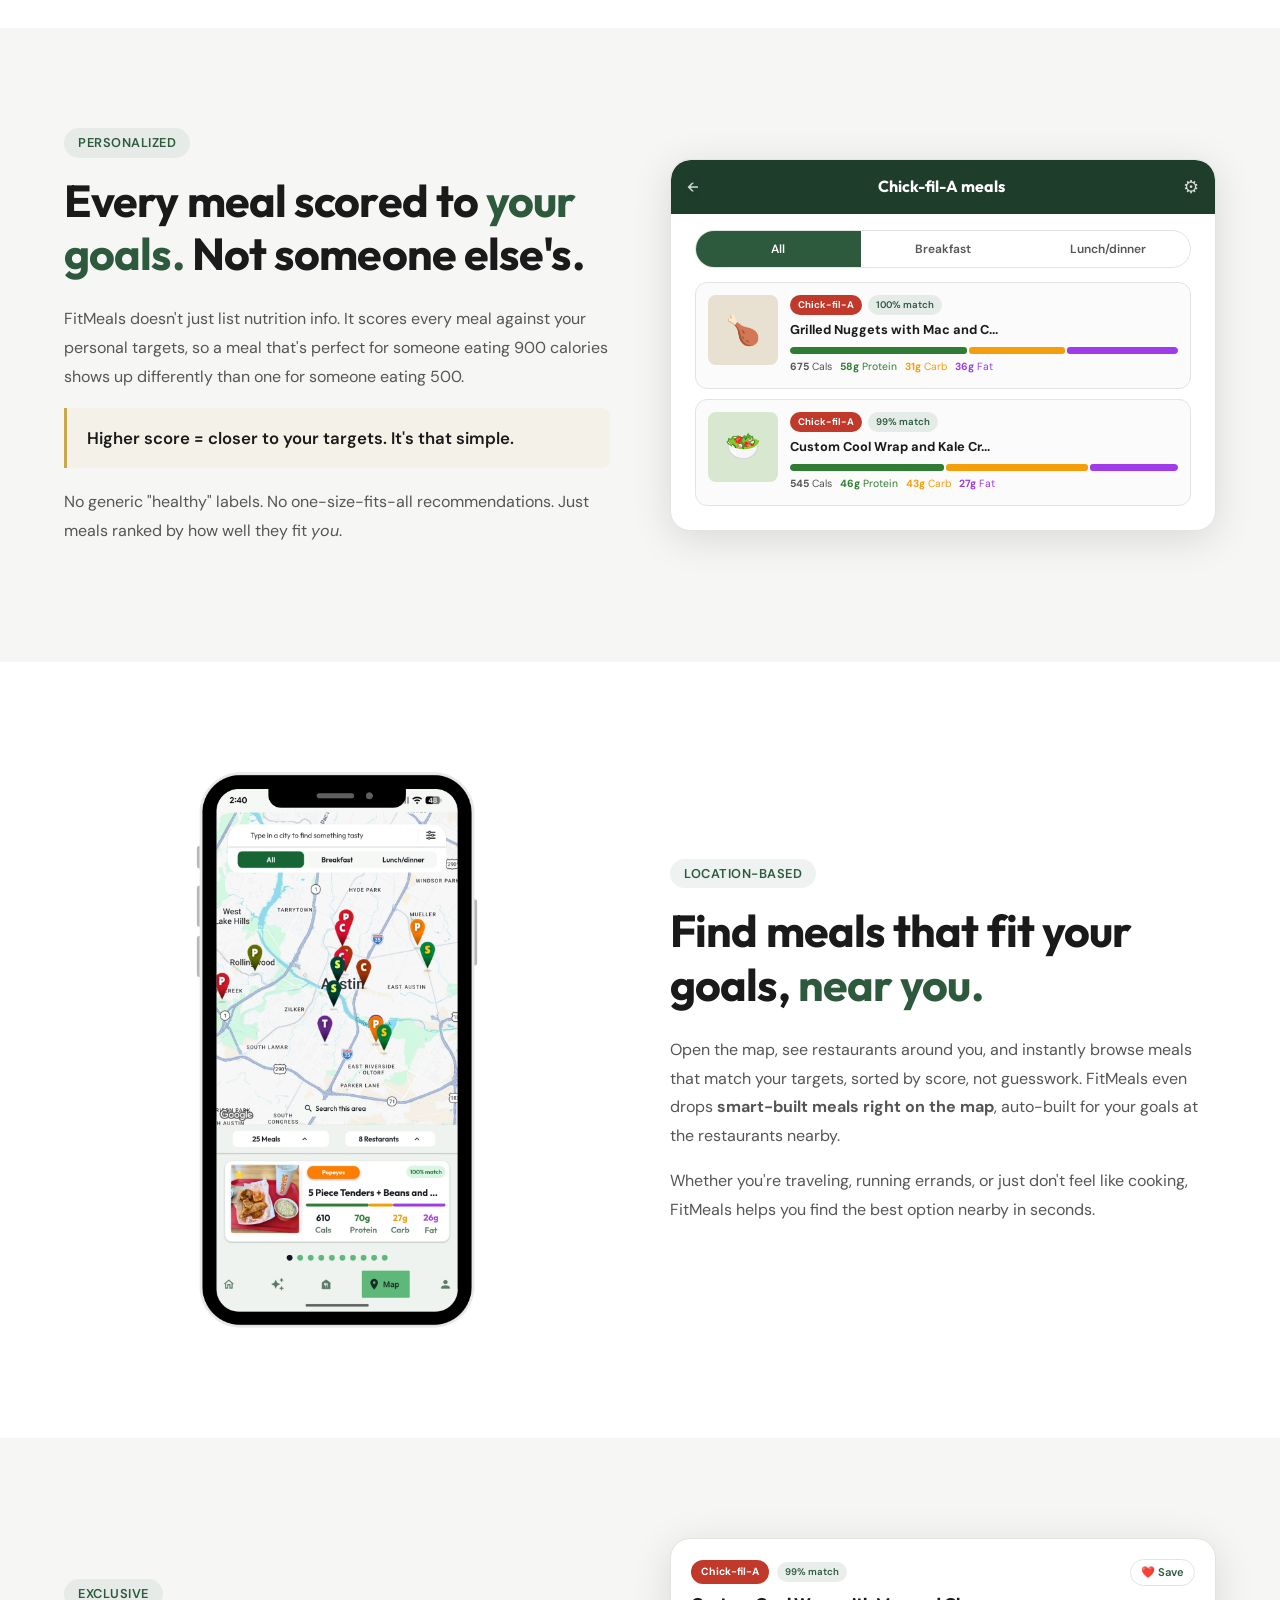
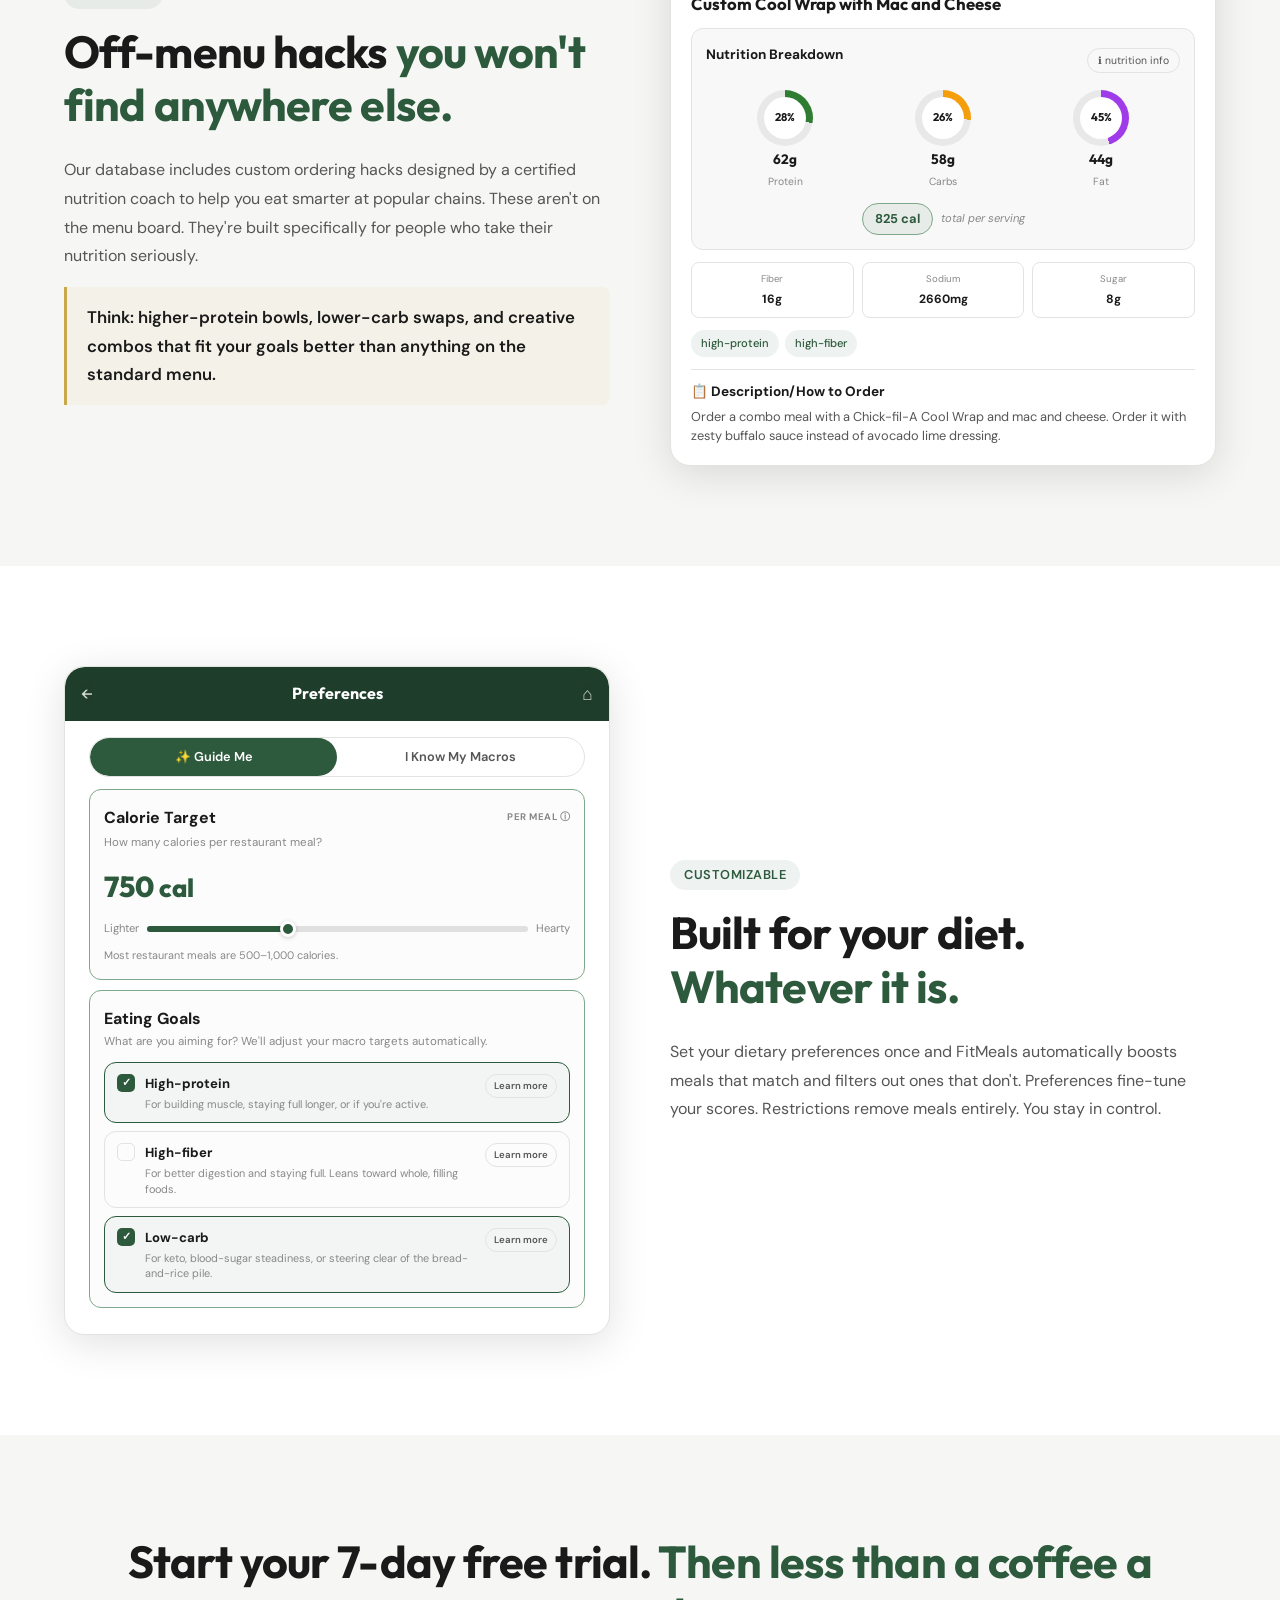
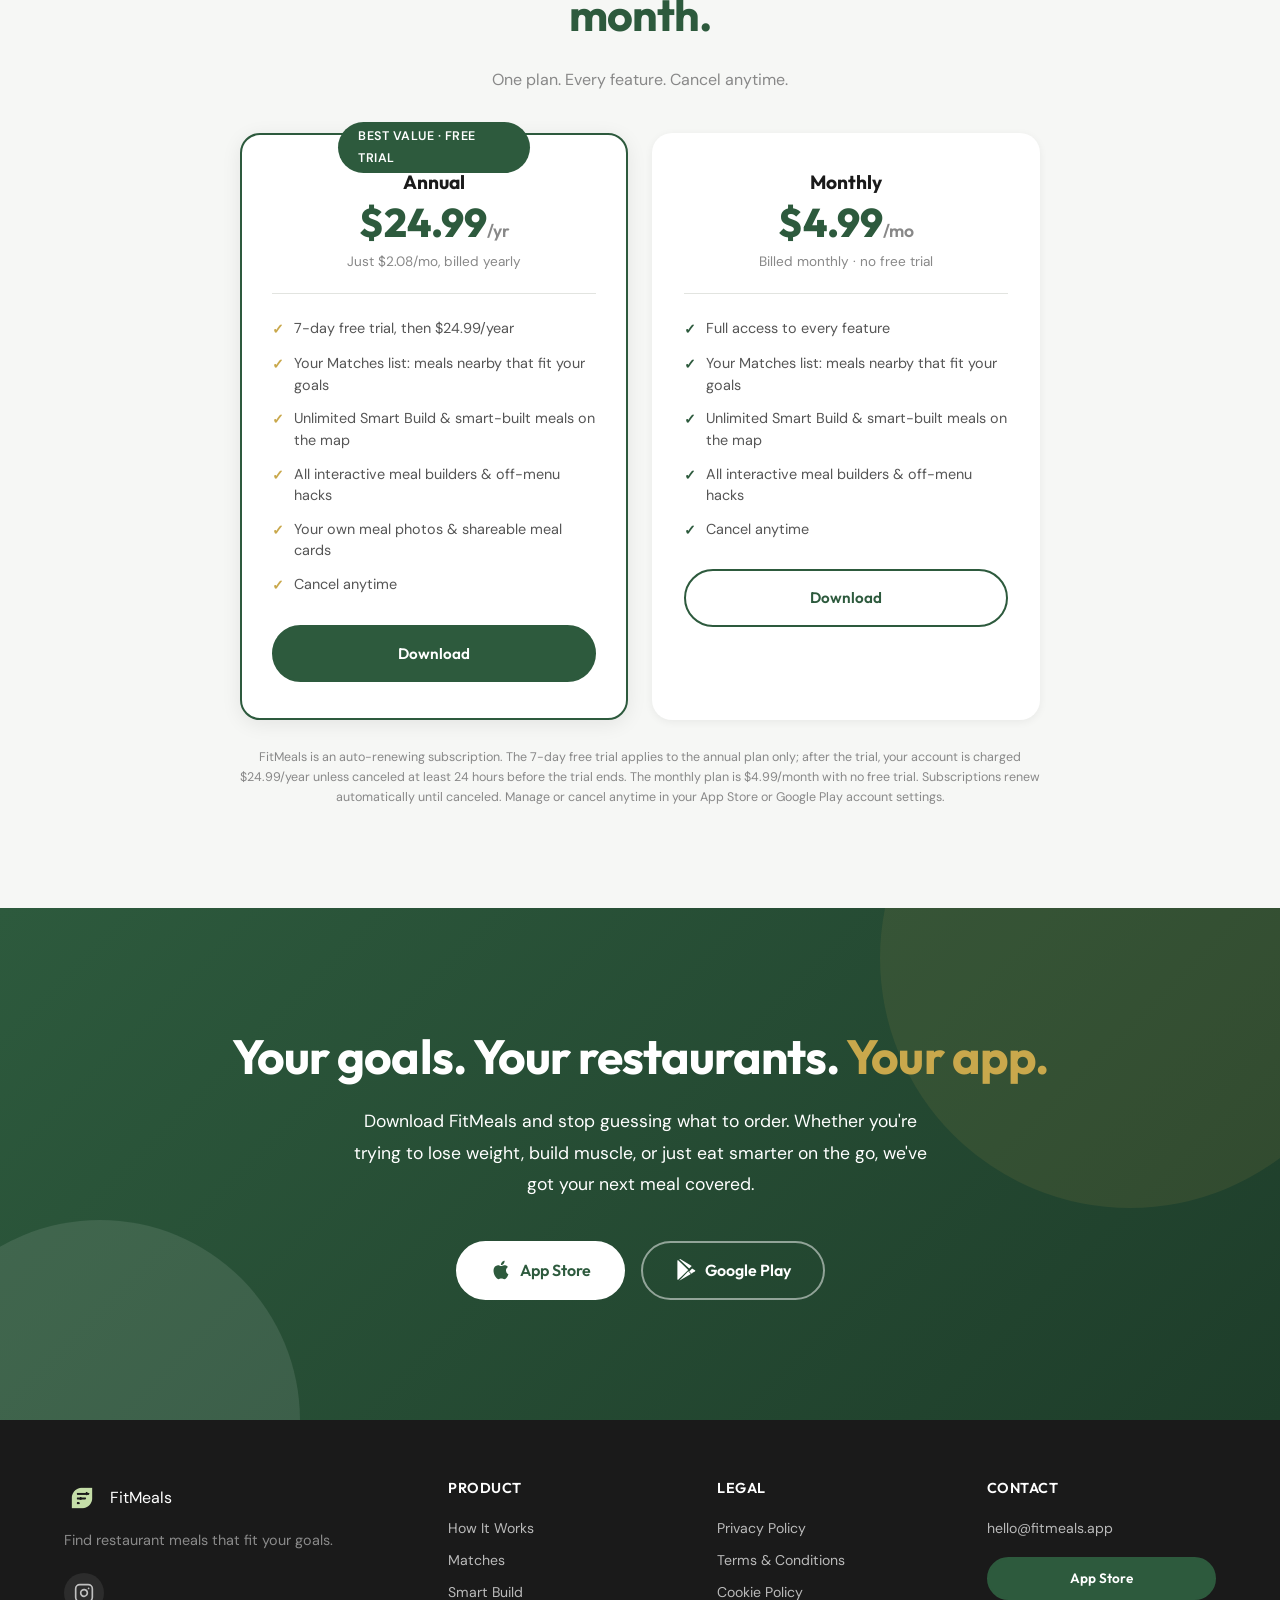
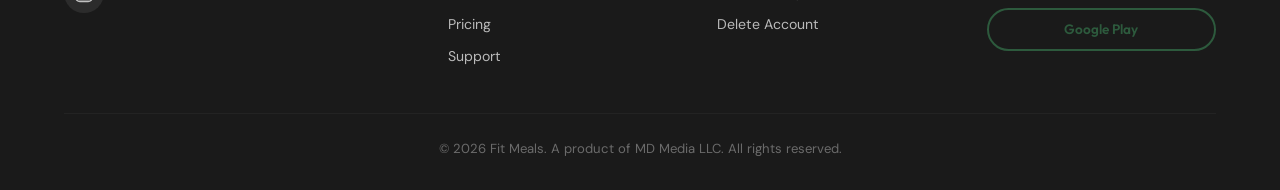
==== commit e37c09f8: "Refine v2.0 home page copy and rebuild Matches/Preferences mockups - Remove all em dashes from the p" ====
--- a/index.html
+++ b/index.html
@@ -3,10 +3,10 @@
 <head>
   <meta charset="UTF-8">
   <meta name="viewport" content="width=device-width, initial-scale=1.0">
-  <title>FitMeals — Find Restaurant Meals That Fit Your Macros</title>
+  <title>FitMeals: Find Restaurant Meals That Fit Your Macros</title>
   <meta name="description" content="FitMeals helps you find restaurant meals that fit your macros. Scored to your personal targets, not generic healthy labels. Available on iOS and Android.">
-  <meta property="og:title" content="FitMeals — Stop Guessing. Start Eating Smarter at Restaurants.">
-  <meta property="og:description" content="Find restaurant meals that actually fit your goals — scored to your personal targets.">
+  <meta property="og:title" content="FitMeals: Stop Guessing. Start Eating Smarter at Restaurants.">
+  <meta property="og:description" content="Find restaurant meals that actually fit your goals, scored to your personal targets.">
   <meta property="og:type" content="website">
   <meta property="og:url" content="https://fitmeals.app">
   <link rel="preconnect" href="https://fonts.googleapis.com">
@@ -56,10 +56,10 @@
             <span class="hero-word hero-word--accent animate-on-load" data-delay="600">at&nbsp;restaurants.</span>
           </h1>
           <p class="hero-sub animate-on-load" data-delay="700">
-            Find restaurant meals that actually fit your goals — scored to your personal nutrition targets, not generic "healthy" labels.
+            Find restaurant meals that actually fit your goals, scored to your personal nutrition targets, not generic "healthy" labels.
           </p>
           <p class="hero-body animate-on-load" data-delay="800">
-            FitMeals shows you exactly what to order at popular restaurants to stay on track. Browse scored meals, build custom orders with real-time nutrition tracking, and discover off-menu hacks — all designed by a certified nutrition coach.
+            FitMeals shows you exactly what to order at popular restaurants to stay on track. Browse scored meals, build custom orders with real-time nutrition tracking, and discover off-menu hacks, all designed by a certified nutrition coach.
           </p>
           <div class="hero-cta animate-on-load" data-delay="900">
             <a href="https://apps.apple.com/us/app/fit-meals-restaurant-macros/id6757499139" class="btn btn--primary btn--lg store-btn">
@@ -71,7 +71,7 @@
               Google Play
             </a>
           </div>
-          <p class="hero-trial-note animate-on-load" data-delay="1000">Try free for 7 days with an annual plan — then just $24.99/yr. Cancel anytime.</p>
+          <p class="hero-trial-note animate-on-load" data-delay="1000">Try free for 7 days with an annual plan, then just $24.99/yr. Cancel anytime.</p>
         </div>
         <div class="hero-visual animate-on-load" data-delay="500">
           <div class="hero-phone">
@@ -144,9 +144,9 @@
           </div>
           <div class="social-proof-divider"></div>
           <p class="social-proof-text">
-            From the creators of <strong>Joy to the Food</strong> — trusted by
+            From the creators of <strong>Joy to the Food</strong>, trusted by
             <span class="counter-wrapper">
-              <span class="counter" data-target="400" data-suffix="K+">0</span>
+              <span class="counter" data-target="550" data-suffix="K+">0</span>
             </span>
             followers for smarter eating.
           </p>
@@ -207,7 +207,7 @@
             <div class="step-number"><span>1</span></div>
             <div class="step-icon">🎯</div>
             <h3 class="step-title">Set your targets</h3>
-            <p class="step-body">Tell us what matters to you — calories, protein, carbs, fat, fiber — or just let us guide you. Choose your dietary preferences — high-protein, low-carb, dairy-free, gluten-free, and more.</p>
+            <p class="step-body">Tell us what matters to you: calories, protein, carbs, fat, fiber, or just let us guide you. Choose your dietary preferences like high-protein, low-carb, dairy-free, gluten-free, and more.</p>
           </div>
           <div class="step-connector reveal-up" data-delay="100">
             <svg width="60" height="24" viewBox="0 0 60 24"><path d="M0 12h50m-8-8l8 8-8 8" fill="none" stroke="#C9A84C" stroke-width="2" stroke-linecap="round" stroke-linejoin="round"/></svg>
@@ -240,10 +240,10 @@
             Your matches, <span class="text-accent">all in one list.</span>
           </h2>
           <p class="feature-body">
-            Open your Matches page to see a ready-made list of meals nearby that fit your goals — no scrolling through menus, no guesswork. Every match is scored to your personal targets and sorted best-first.
+            Open your Matches page to see a ready-made list of meals nearby that fit your goals. No scrolling through menus, no guesswork. Every match is scored to your personal targets and sorted best-first.
           </p>
           <p class="feature-highlight">
-            One list. Smart-built meals and real menu options side by side — ranked by how well they fit you.
+            One list. Smart-built meals and real menu options side by side, ranked by how well they fit you.
           </p>
           <p class="feature-body">
             It pulls from FitMeals' full database of coach-built meals <em>and</em> auto-generates Smart Build options at the restaurants around you, so there's always something that fits.
@@ -257,50 +257,73 @@
               <span class="mockup-home-icon">⚙</span>
             </div>
             <div class="scr-tabs">
-              <span class="scr-tab scr-tab--active">All</span>
-              <span class="scr-tab">Smart Build</span>
-              <span class="scr-tab">On the menu</span>
+              <span class="scr-tab scr-tab--active">Best match</span>
+              <span class="scr-tab">Closest</span>
+              <span class="scr-tab">Highest protein</span>
             </div>
             <div class="scr-meal-cards">
               <div class="scr-meal-card">
-                <div class="scr-meal-img" style="background: #e8e0d0">✨</div>
+                <div class="scr-meal-img" style="background: #e8e0d0">🥙</div>
+                <div class="scr-meal-info">
+                  <span class="scr-built-badge">✦ Built for you</span>
+                  <div class="scr-meal-top">
+                    <span class="scr-restaurant-tag" style="background:#A81612">Chipotle</span>
+                    <span class="scr-match">100% match</span>
+                  </div>
+                  <strong class="scr-meal-name">Double Carnitas Bowl</strong>
+                  <div class="scr-segmented-bar">
+                    <div class="scr-seg scr-seg--protein" style="width:33%"></div>
+                    <div class="scr-seg scr-seg--carb" style="width:21%"></div>
+                    <div class="scr-seg scr-seg--fat" style="width:46%"></div>
+                  </div>
+                  <div class="scr-macro-nums">
+                    <span><strong>700</strong> Cals</span>
+                    <span style="color:#2e7d32"><strong>55g</strong> Protein</span>
+                    <span style="color:#f59e0b"><strong>35g</strong> Carb</span>
+                    <span style="color:#a03bea"><strong>34g</strong> Fat</span>
+                  </div>
+                </div>
+              </div>
+              <div class="scr-meal-card">
+                <div class="scr-meal-img" style="background: #d8e2ea">🥗</div>
+                <div class="scr-meal-info">
+                  <span class="scr-built-badge">✦ Built for you</span>
+                  <div class="scr-meal-top">
+                    <span class="scr-restaurant-tag" style="background:#16335c">Jersey Mike's</span>
+                    <span class="scr-match">100% match</span>
+                  </div>
+                  <strong class="scr-meal-name">#12 Cancro Special Bowl</strong>
+                  <div class="scr-segmented-bar">
+                    <div class="scr-seg scr-seg--protein" style="width:29%"></div>
+                    <div class="scr-seg scr-seg--carb" style="width:5%"></div>
+                    <div class="scr-seg scr-seg--fat" style="width:66%"></div>
+                  </div>
+                  <div class="scr-macro-nums">
+                    <span><strong>658</strong> Cals</span>
+                    <span style="color:#2e7d32"><strong>47g</strong> Protein</span>
+                    <span style="color:#f59e0b"><strong>8g</strong> Carb</span>
+                    <span style="color:#a03bea"><strong>48g</strong> Fat</span>
+                  </div>
+                </div>
+              </div>
+              <div class="scr-meal-card">
+                <div class="scr-meal-img" style="background: #f0ddd0">🍗</div>
                 <div class="scr-meal-info">
                   <div class="scr-meal-top">
-                    <span class="scr-restaurant-tag">Chipotle · Smart Build</span>
-                    <span class="scr-match">98% match</span>
-                  </div>
-                  <strong class="scr-meal-name">Smart-Built Double Chicken Bowl</strong>
+                    <span class="scr-restaurant-tag" style="background:#f47b20">Popeyes</span>
+                    <span class="scr-match">100% match</span>
+                  </div>
+                  <strong class="scr-meal-name">5 Piece Tenders + Beans and R...</strong>
                   <div class="scr-segmented-bar">
-                    <div class="scr-seg scr-seg--protein" style="width:48%"></div>
-                    <div class="scr-seg scr-seg--carb" style="width:30%"></div>
-                    <div class="scr-seg scr-seg--fat" style="width:22%"></div>
+                    <div class="scr-seg scr-seg--protein" style="width:45%"></div>
+                    <div class="scr-seg scr-seg--carb" style="width:17%"></div>
+                    <div class="scr-seg scr-seg--fat" style="width:38%"></div>
                   </div>
                   <div class="scr-macro-nums">
-                    <span><strong>710</strong> Cals</span>
-                    <span style="color:#2e7d32"><strong>62g</strong> Protein</span>
-                    <span style="color:#f59e0b"><strong>54g</strong> Carb</span>
-                    <span style="color:#a03bea"><strong>24g</strong> Fat</span>
-                  </div>
-                </div>
-              </div>
-              <div class="scr-meal-card">
-                <div class="scr-meal-img" style="background: #d8e8d0">🥗</div>
-                <div class="scr-meal-info">
-                  <div class="scr-meal-top">
-                    <span class="scr-restaurant-tag">Cava</span>
-                    <span class="scr-match">94% match</span>
-                  </div>
-                  <strong class="scr-meal-name">Greens + Grains Bowl, Grilled Ch...</strong>
-                  <div class="scr-segmented-bar">
-                    <div class="scr-seg scr-seg--protein" style="width:42%"></div>
-                    <div class="scr-seg scr-seg--carb" style="width:35%"></div>
-                    <div class="scr-seg scr-seg--fat" style="width:23%"></div>
-                  </div>
-                  <div class="scr-macro-nums">
-                    <span><strong>560</strong> Cals</span>
-                    <span style="color:#2e7d32"><strong>48g</strong> Protein</span>
-                    <span style="color:#f59e0b"><strong>45g</strong> Carb</span>
-                    <span style="color:#a03bea"><strong>20g</strong> Fat</span>
+                    <span><strong>610</strong> Cals</span>
+                    <span style="color:#2e7d32"><strong>70g</strong> Protein</span>
+                    <span style="color:#f59e0b"><strong>27g</strong> Carb</span>
+                    <span style="color:#a03bea"><strong>26g</strong> Fat</span>
                   </div>
                 </div>
               </div>
@@ -319,7 +342,7 @@
             Smart Build: Your perfect meal, <span class="text-accent">built automatically.</span>
           </h2>
           <p class="feature-body">
-            Tell us your nutrition goals and Smart Build generates an optimized custom meal at your favorite restaurant — dialed in for your protein, carb, fat, and fiber targets.
+            Tell us your nutrition goals and Smart Build generates an optimized custom meal at your favorite restaurant, dialed in for your eating goals and calorie targets.
           </p>
           <p class="feature-highlight">
             No scrolling. No math. Just a meal that fits, built in seconds.
@@ -328,7 +351,7 @@
             <span class="restaurant-tag">Chipotle</span>
             <span class="restaurant-tag">Chick-fil-A</span>
             <span class="restaurant-tag">Cava</span>
-            <span class="restaurant-tag">Qdoba</span>
+            <span class="restaurant-tag">Jersey Mike's</span>
             <span class="restaurant-tag">Panda Express</span>
             <span class="restaurant-tag">+ more</span>
           </div>
@@ -399,7 +422,7 @@
             Build your own meal. <span class="text-accent">Watch your nutrition update in real time.</span>
           </h2>
           <p class="feature-body">
-            Use our interactive meal builders to customize your order at popular restaurants. Build a bowl from scratch, put together a combo meal with your choice of entree, side, and sauce — all while seeing exactly how each choice affects your nutrition.
+            Use our interactive meal builders to customize your order at popular restaurants. Build a bowl from scratch, put together a combo meal with your choice of entree, side, and sauce, all while seeing exactly how each choice affects your nutrition.
           </p>
           <p class="feature-highlight">
             It's like building your meal in the app before you even walk in the door.
@@ -411,7 +434,7 @@
             <span class="restaurant-tag">Chipotle</span>
             <span class="restaurant-tag">Chick-fil-A</span>
             <span class="restaurant-tag">Cava</span>
-            <span class="restaurant-tag">Qdoba</span>
+            <span class="restaurant-tag">Jersey Mike's</span>
             <span class="restaurant-tag">Panda Express</span>
           </div>
         </div>
@@ -506,7 +529,7 @@
             Every meal scored to <span class="text-accent">your goals.</span> Not someone else's.
           </h2>
           <p class="feature-body">
-            FitMeals doesn't just list nutrition info. It scores every meal against your personal targets — so a meal that's perfect for someone eating 900 calories shows up differently than one for someone eating 500.
+            FitMeals doesn't just list nutrition info. It scores every meal against your personal targets, so a meal that's perfect for someone eating 900 calories shows up differently than one for someone eating 500.
           </p>
           <p class="feature-highlight">
             Higher score = closer to your targets. It's that simple.
@@ -582,10 +605,10 @@
         <div class="feature-content reveal-right">
           <div class="feature-label">Location-Based</div>
           <h2 class="section-heading">
-            Find meals that fit your goals — <span class="text-accent">near you.</span>
+            Find meals that fit your goals, <span class="text-accent">near you.</span>
           </h2>
           <p class="feature-body">
-            Open the map, see restaurants around you, and instantly browse meals that match your targets — sorted by score, not guesswork. FitMeals even drops <strong>smart-built meals right on the map</strong>, auto-built for your goals at the restaurants nearby.
+            Open the map, see restaurants around you, and instantly browse meals that match your targets, sorted by score, not guesswork. FitMeals even drops <strong>smart-built meals right on the map</strong>, auto-built for your goals at the restaurants nearby.
           </p>
           <p class="feature-body">
             Whether you're traveling, running errands, or just don't feel like cooking, FitMeals helps you find the best option nearby in seconds.
@@ -606,7 +629,7 @@
             Off-menu hacks <span class="text-accent">you won't find anywhere else.</span>
           </h2>
           <p class="feature-body">
-            Our database includes custom ordering hacks designed by a certified nutrition coach to help you eat smarter at popular chains. These aren't on the menu board — they're built specifically for people who take their nutrition seriously.
+            Our database includes custom ordering hacks designed by a certified nutrition coach to help you eat smarter at popular chains. These aren't on the menu board. They're built specifically for people who take their nutrition seriously.
           </p>
           <p class="feature-highlight">
             Think: higher-protein bowls, lower-carb swaps, and creative combos that fit your goals better than anything on the standard menu.
@@ -697,33 +720,43 @@
             <div class="pref-card">
               <div class="pref-card-top">
                 <strong>Calorie Target</strong>
-                <span class="pref-card-badge">PER MEAL</span>
+                <span class="pref-card-badge">PER MEAL ⓘ</span>
               </div>
               <p class="pref-card-sub">How many calories per restaurant meal?</p>
               <div class="pref-cal-display"><span class="pref-cal-number">750</span> cal</div>
               <div class="pref-slider">
-                <span>300</span>
-                <div class="pref-slider-track"><div class="pref-slider-fill" style="width: 30%"><span class="pref-slider-thumb"></span></div></div>
-                <span>1500</span>
-              </div>
-            </div>
-            <div class="pref-card">
-              <strong>Dietary Restrictions</strong>
-              <p class="pref-card-sub">These are hard filters — meals that don't match will be excluded.</p>
-              <div class="pref-chips">
-                <span class="pref-chip">Dairy-free</span>
-                <span class="pref-chip">Gluten-free</span>
-                <span class="pref-chip">Vegetarian</span>
-              </div>
+                <span>Lighter</span>
+                <div class="pref-slider-track"><div class="pref-slider-fill" style="width: 37%"><span class="pref-slider-thumb"></span></div></div>
+                <span>Hearty</span>
+              </div>
+              <p class="pref-card-note">Most restaurant meals are 500–1,000 calories.</p>
             </div>
             <div class="pref-card">
               <strong>Eating Goals</strong>
-              <p class="pref-card-sub">What are you aiming for?</p>
-              <div class="pref-chips">
-                <span class="pref-chip pref-chip--active">✓ High-protein</span>
-                <span class="pref-chip">High-fiber</span>
-                <span class="pref-chip">Low-calorie</span>
-                <span class="pref-chip pref-chip--active">✓ Low-carb</span>
+              <p class="pref-card-sub">What are you aiming for? We'll adjust your macro targets automatically.</p>
+              <div class="pref-goal-row pref-goal-row--active">
+                <span class="pref-goal-check">✓</span>
+                <div class="pref-goal-info">
+                  <strong>High-protein</strong>
+                  <span class="pref-goal-desc">For building muscle, staying full longer, or if you're active.</span>
+                </div>
+                <span class="pref-goal-learn">Learn more</span>
+              </div>
+              <div class="pref-goal-row">
+                <span class="pref-goal-check pref-goal-check--empty"></span>
+                <div class="pref-goal-info">
+                  <strong>High-fiber</strong>
+                  <span class="pref-goal-desc">For better digestion and staying full. Leans toward whole, filling foods.</span>
+                </div>
+                <span class="pref-goal-learn">Learn more</span>
+              </div>
+              <div class="pref-goal-row pref-goal-row--active">
+                <span class="pref-goal-check">✓</span>
+                <div class="pref-goal-info">
+                  <strong>Low-carb</strong>
+                  <span class="pref-goal-desc">For keto, blood-sugar steadiness, or steering clear of the bread-and-rice pile.</span>
+                </div>
+                <span class="pref-goal-learn">Learn more</span>
               </div>
             </div>
           </div>
@@ -748,7 +781,7 @@
             </div>
             <ul class="pricing-features">
               <li><span class="check check--gold">✓</span> 7-day free trial, then $24.99/year</li>
-              <li><span class="check check--gold">✓</span> Your Matches list — meals nearby that fit your goals</li>
+              <li><span class="check check--gold">✓</span> Your Matches list: meals nearby that fit your goals</li>
               <li><span class="check check--gold">✓</span> Unlimited Smart Build &amp; smart-built meals on the map</li>
               <li><span class="check check--gold">✓</span> All interactive meal builders &amp; off-menu hacks</li>
               <li><span class="check check--gold">✓</span> Your own meal photos &amp; shareable meal cards</li>
@@ -764,7 +797,7 @@
             </div>
             <ul class="pricing-features">
               <li><span class="check">✓</span> Full access to every feature</li>
-              <li><span class="check">✓</span> Your Matches list — meals nearby that fit your goals</li>
+              <li><span class="check">✓</span> Your Matches list: meals nearby that fit your goals</li>
               <li><span class="check">✓</span> Unlimited Smart Build &amp; smart-built meals on the map</li>
               <li><span class="check">✓</span> All interactive meal builders &amp; off-menu hacks</li>
               <li><span class="check">✓</span> Cancel anytime</li>
@@ -789,7 +822,7 @@
           Your goals. Your restaurants. <span class="text-accent">Your app.</span>
         </h2>
         <p class="final-cta-body reveal-up">
-          Download FitMeals and stop guessing what to order. Whether you're trying to lose weight, build muscle, or just eat smarter on the go — we've got your next meal covered.
+          Download FitMeals and stop guessing what to order. Whether you're trying to lose weight, build muscle, or just eat smarter on the go, we've got your next meal covered.
         </p>
         <div class="final-cta-buttons reveal-up">
           <a href="https://apps.apple.com/us/app/fit-meals-restaurant-macros/id6757499139" class="btn btn--white btn--lg store-btn">
--- a/css/styles.css
+++ b/css/styles.css
@@ -1279,6 +1279,17 @@
   font-size: 0.6rem;
   font-weight: 600;
 }
+.scr-built-badge {
+  display: inline-block;
+  margin-bottom: 5px;
+  padding: 2px 8px;
+  border-radius: var(--radius-full);
+  font-size: 0.58rem;
+  font-weight: 700;
+  color: var(--color-primary);
+  background: rgba(45, 90, 61, 0.1);
+  border: 1px solid var(--color-primary-light);
+}
 .scr-meal-name {
   font-size: 0.8rem;
   display: block;
@@ -1588,6 +1599,67 @@
   background: var(--color-primary);
   color: white;
   border-color: var(--color-primary);
+}
+.pref-card-note {
+  font-size: 0.68rem;
+  color: var(--color-text-muted);
+  margin-top: 8px;
+}
+.pref-goal-row {
+  display: flex;
+  align-items: flex-start;
+  gap: 10px;
+  padding: 10px 12px;
+  margin-top: 8px;
+  border: 1.5px solid var(--color-border);
+  border-radius: var(--radius-md);
+}
+.pref-goal-row--active {
+  border-color: var(--color-primary);
+  background: rgba(45, 90, 61, 0.04);
+}
+.pref-goal-check {
+  flex-shrink: 0;
+  width: 18px;
+  height: 18px;
+  border-radius: 5px;
+  background: var(--color-primary);
+  color: white;
+  font-size: 0.7rem;
+  font-weight: 700;
+  display: flex;
+  align-items: center;
+  justify-content: center;
+  margin-top: 1px;
+}
+.pref-goal-check--empty {
+  background: transparent;
+  border: 1.5px solid var(--color-border);
+}
+.pref-goal-info {
+  flex: 1;
+  min-width: 0;
+  display: flex;
+  flex-direction: column;
+  gap: 2px;
+}
+.pref-goal-info strong {
+  font-size: 0.82rem;
+}
+.pref-goal-desc {
+  font-size: 0.68rem;
+  color: var(--color-text-muted);
+  line-height: 1.4;
+}
+.pref-goal-learn {
+  flex-shrink: 0;
+  font-size: 0.6rem;
+  font-weight: 600;
+  color: var(--color-text-secondary);
+  border: 1px solid var(--color-border);
+  border-radius: var(--radius-full);
+  padding: 3px 8px;
+  margin-top: 1px;
 }
 
 /* Legacy mockup styles kept for compatibility */
